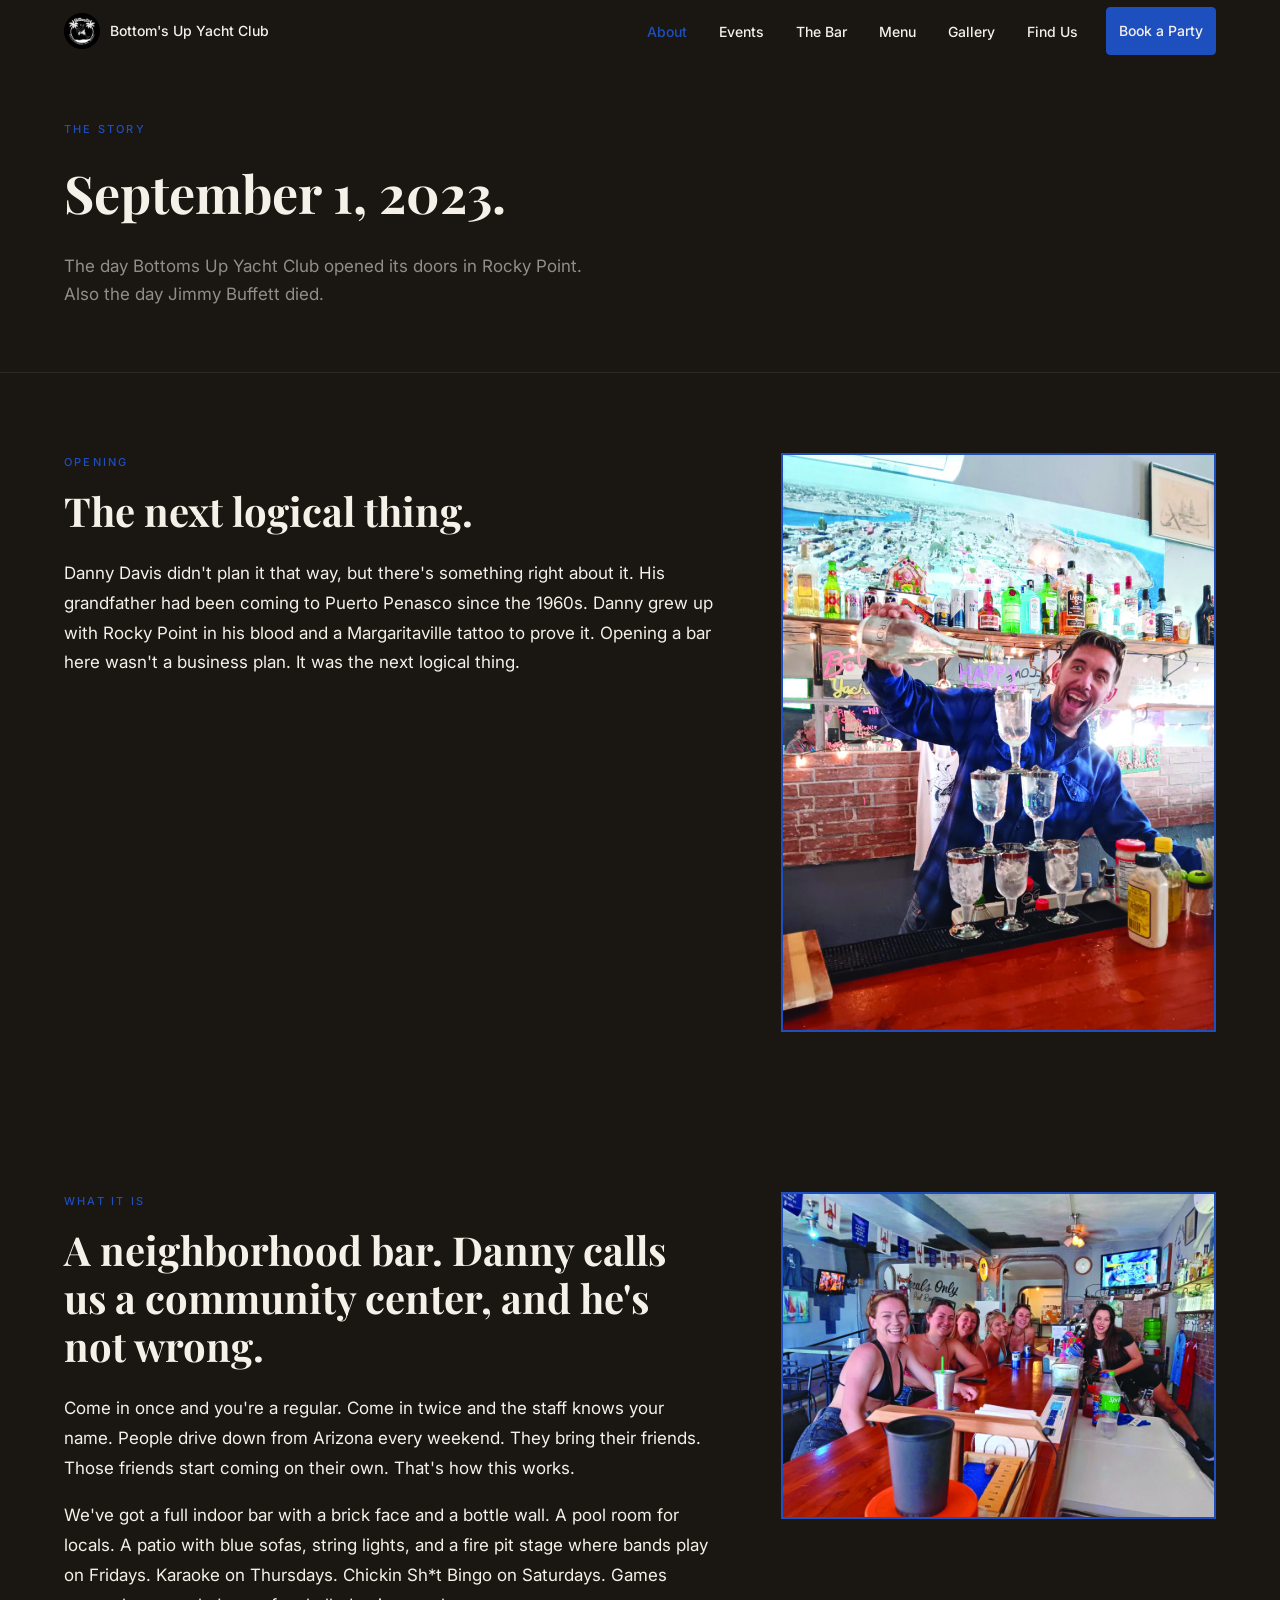
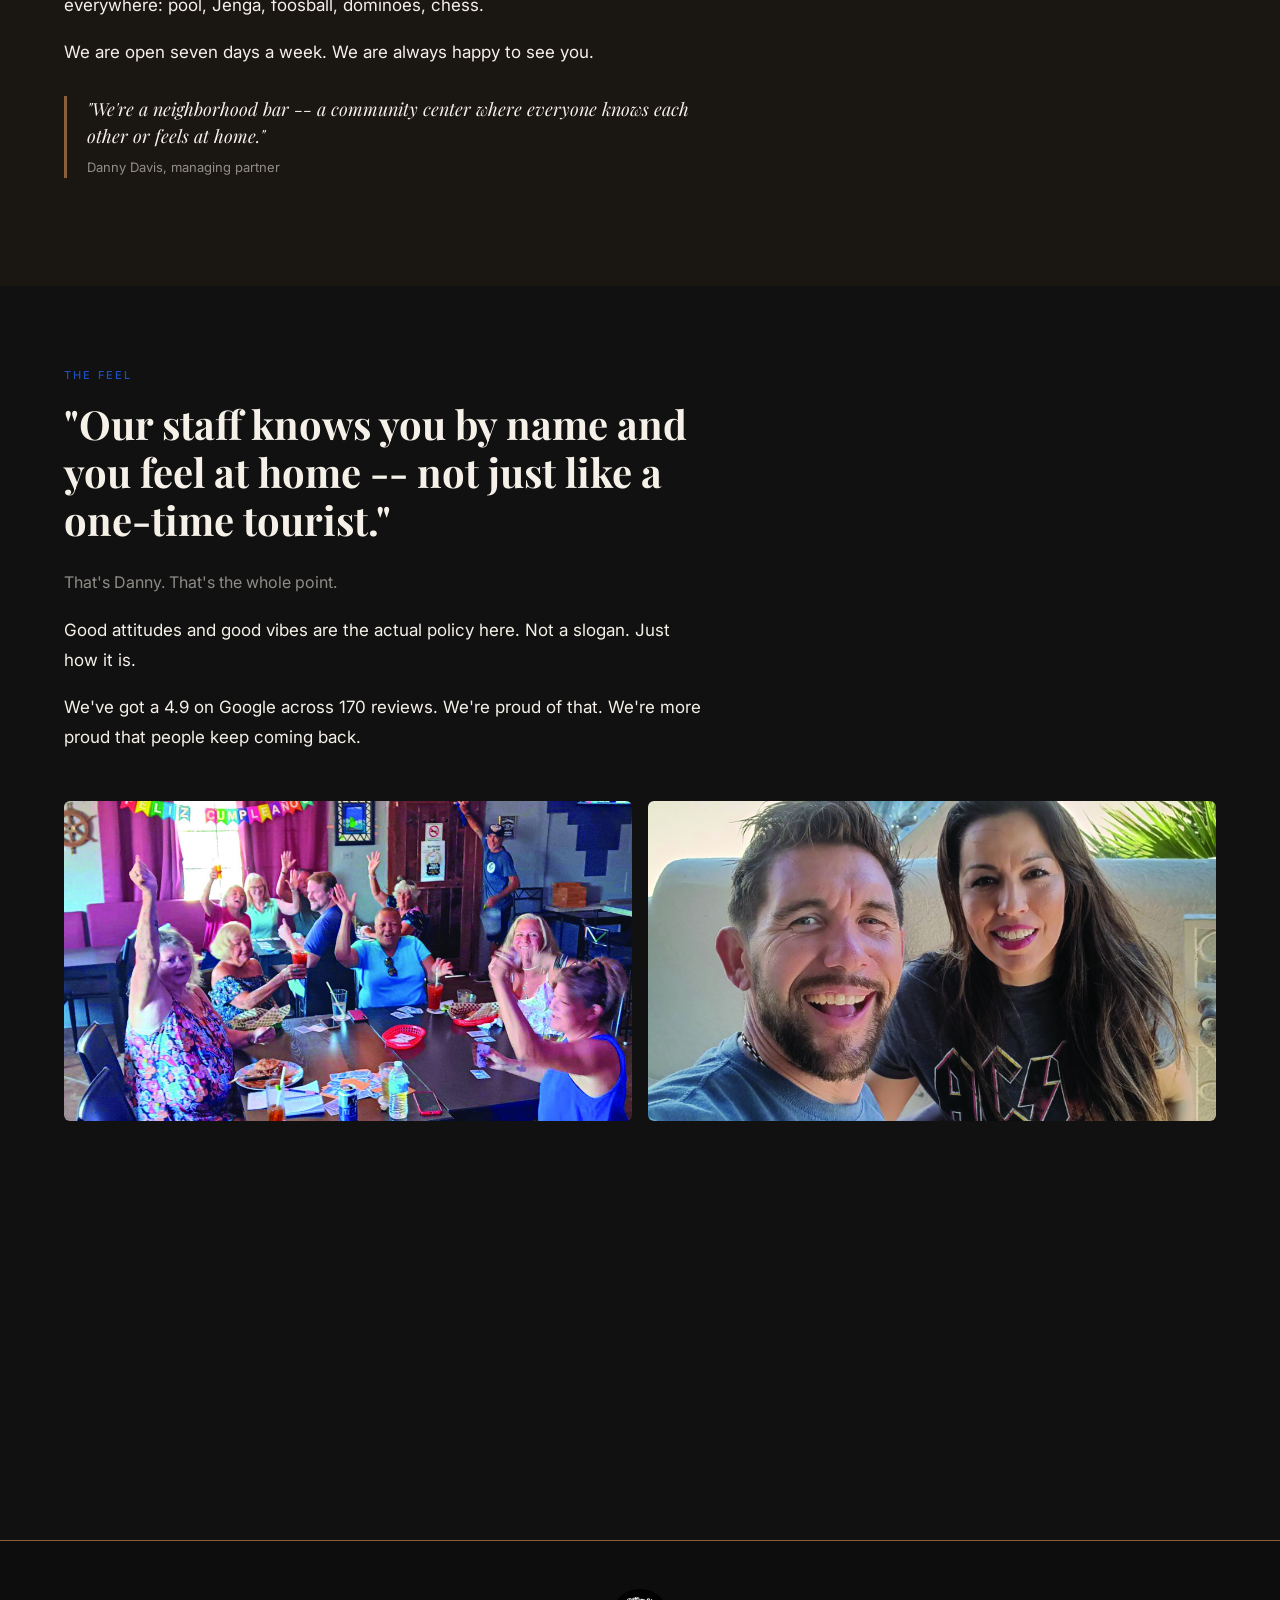
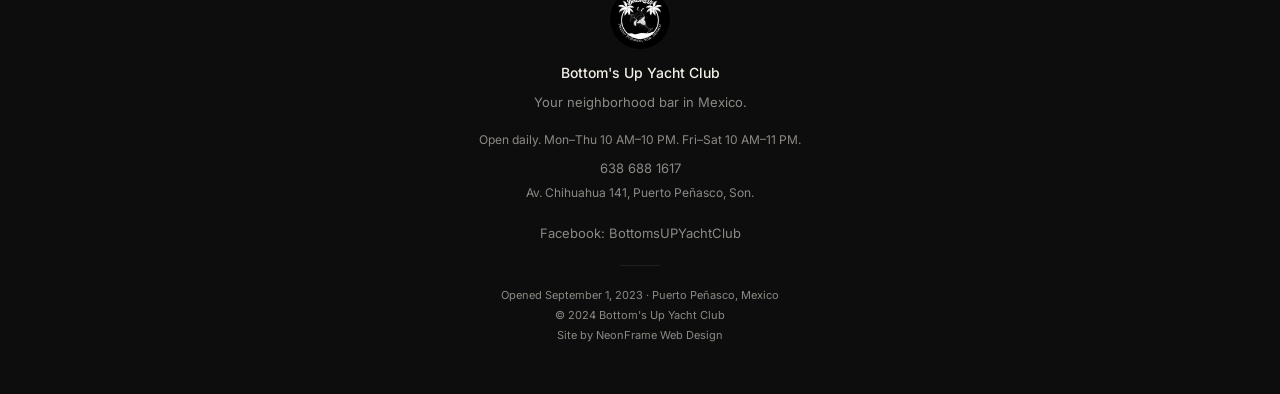
==== about.html @ e2f8e0b3 "Initial spec site" ====
<!DOCTYPE html>
<html lang="en">
<head>
  <meta charset="UTF-8">
  <meta name="viewport" content="width=device-width, initial-scale=1.0">
  <title>About | Bottoms Up Yacht Club | Rocky Point, Mexico</title>
  <meta name="description" content="The story of Bottoms Up Yacht Club in Puerto Penasco, Mexico. Opened September 1, 2023 by Danny Davis, whose family has been coming to Rocky Point since the 1960s.">

  <!-- Open Graph -->
  <meta property="og:type" content="website">
  <meta property="og:url" content="https://neonframewebdev.github.io/bottoms-up-yacht-club/about.html">
  <meta property="og:title" content="About | Bottoms Up Yacht Club">
  <meta property="og:description" content="Opened September 1, 2023. The day Jimmy Buffett died. The story of Rocky Point's best neighborhood bar.">
  <meta property="og:image" content="https://neonframewebdev.github.io/bottoms-up-yacht-club/assets/interior_4.jpg">

  <link rel="icon" type="image/jpeg" href="assets/logo.jpg">
  <link rel="stylesheet" href="css/style.css">
</head>
<body>

  <!-- ── NAV ─────────────────────────────────────────────── -->
  <nav id="navbar" role="navigation" aria-label="Main navigation">
    <div class="nav__inner">
      <a href="index.html" class="nav__brand" aria-label="Bottoms Up Yacht Club home">
        <img src="assets/logo.jpg" alt="" class="nav__logo" aria-hidden="true">
        <span class="nav__name">Bottom's Up Yacht Club</span>
      </a>

      <button id="hamburger" aria-label="Toggle menu" aria-expanded="false" aria-controls="navLinks">
        <span></span><span></span><span></span>
      </button>

      <ul class="nav__links" id="navLinks" role="list">
        <li><a href="about.html">About</a></li>
        <li><a href="index.html#events">Events</a></li>
        <li><a href="index.html#the-bar">The Bar</a></li>
        <li><a href="menu.html">Menu</a></li>
        <li><a href="gallery.html">Gallery</a></li>
        <li><a href="find-us.html">Find Us</a></li>
        <li class="nav-cta"><a href="find-us.html#contact" class="btn btn--primary">Book a Party</a></li>
      </ul>
    </div>
  </nav>

  <!-- ── PAGE HERO ─────────────────────────────────────── -->
  <header class="page-hero" role="banner">
    <div class="container">
      <span class="page-hero__label">The Story</span>
      <h1 class="page-hero__heading">September 1, 2023.</h1>
      <p class="page-hero__sub">The day Bottoms Up Yacht Club opened its doors in Rocky Point. Also the day Jimmy Buffett died.</p>
    </div>
  </header>

  <!-- ── ABOUT MAIN ─────────────────────────────────────── -->
  <section id="about" class="section section--dark" aria-label="About Bottoms Up Yacht Club">
    <div class="container">
      <div class="about__grid">
        <div class="about__text">
          <span class="section-label appear">Opening</span>
          <h2 class="section-heading appear">The next logical thing.</h2>
          <div class="about__body appear">
            <p>Danny Davis didn't plan it that way, but there's something right about it. His grandfather had been coming to Puerto Penasco since the 1960s. Danny grew up with Rocky Point in his blood and a Margaritaville tattoo to prove it. Opening a bar here wasn't a business plan. It was the next logical thing.</p>
          </div>
        </div>
        <div class="about__photo-wrap appear">
          <img
            src="assets/staff_2.jpg"
            alt="Danny Davis behind the brick bar at Bottoms Up Yacht Club, arms raised and grinning while pouring drinks"
            loading="lazy"
          >
        </div>
      </div>
    </div>
  </section>

  <!-- ── WHAT IT IS ─────────────────────────────────────── -->
  <section class="section section--warm" aria-label="What the bar is">
    <div class="container">
      <div class="about__grid">
        <div class="about__text">
          <span class="section-label appear">What It Is</span>
          <h2 class="section-heading appear">A neighborhood bar. Danny calls us a community center, and he's not wrong.</h2>
          <div class="about__body appear">
            <p>Come in once and you're a regular. Come in twice and the staff knows your name. People drive down from Arizona every weekend. They bring their friends. Those friends start coming on their own. That's how this works.</p>
            <p>We've got a full indoor bar with a brick face and a bottle wall. A pool room for locals. A patio with blue sofas, string lights, and a fire pit stage where bands play on Fridays. Karaoke on Thursdays. Chickin Sh*t Bingo on Saturdays. Games everywhere: pool, Jenga, foosball, dominoes, chess.</p>
            <p>We are open seven days a week. We are always happy to see you.</p>
          </div>
          <blockquote class="about__pullquote appear">
            "We're a neighborhood bar -- a community center where everyone knows each other or feels at home."
            <cite>Danny Davis, managing partner</cite>
          </blockquote>
        </div>
        <div class="about__photo-wrap appear">
          <img
            src="assets/atmosphere_1.jpg"
            alt="Group of guests smiling and having a great time at the bar at Bottoms Up Yacht Club"
            loading="lazy"
          >
        </div>
      </div>
    </div>
  </section>

  <!-- ── THE FEEL ───────────────────────────────────────── -->
  <section class="section section--dark" aria-label="The feel">
    <div class="container">
      <span class="section-label appear">The Feel</span>
      <h2 class="section-heading appear" style="max-width: 640px;">"Our staff knows you by name and you feel at home -- not just like a one-time tourist."</h2>
      <div class="about__body appear" style="max-width: 640px; margin-top: 8px; font-size: 16px; color: var(--muted);">That's Danny. That's the whole point.</div>
      <div class="about__body appear" style="max-width: 640px; margin-top: 20px;">
        <p>Good attitudes and good vibes are the actual policy here. Not a slogan. Just how it is.</p>
        <p>We've got a 4.9 on Google across 170 reviews. We're proud of that. We're more proud that people keep coming back.</p>
      </div>

      <!-- Photo pair -->
      <div class="about-page__photos">
        <div class="about-page__photo appear appear--delay-1">
          <img
            src="assets/event_1.jpg"
            alt="Birthday party celebration at Bottoms Up Yacht Club indoor patio room with Feliz Cumpleanos banner"
            loading="lazy"
          >
        </div>
        <div class="about-page__photo appear appear--delay-2">
          <img
            src="assets/staff_1.jpg"
            alt="Danny Davis and a staff member outside Bottoms Up Yacht Club with palm trees and blue sky in the background"
            loading="lazy"
          >
        </div>
      </div>
    </div>
  </section>

  <!-- ── CTA ───────────────────────────────────────────── -->
  <section id="findus-cta" class="section section--warm" aria-label="Visit us">
    <div class="container" style="text-align: center;">
      <h2 class="findus-cta__heading appear">Stop in. Say hi.</h2>
      <p class="findus-cta__sub appear">Tell Danny we sent you.</p>
      <div class="appear">
        <a href="find-us.html" class="btn btn--primary">Find Us</a>
      </div>
    </div>
  </section>

  <!-- ── FOOTER ─────────────────────────────────────────── -->
  <footer id="footer" role="contentinfo">
    <div class="container">
      <img src="assets/logo.jpg" alt="Bottoms Up Yacht Club circular badge logo" class="footer__logo" loading="lazy">
      <p class="footer__name">Bottom's Up Yacht Club</p>
      <p class="footer__tagline">Your neighborhood bar in Mexico.</p>
      <p class="footer__hours">Open daily. Mon&ndash;Thu 10 AM&ndash;10 PM. Fri&ndash;Sat 10 AM&ndash;11 PM.</p>
      <p class="footer__contact"><a href="tel:+526386881617">638 688 1617</a></p>
      <p class="footer__address">Av. Chihuahua 141, Puerto Pe&ntilde;asco, Son.</p>
      <div class="footer__social">
        <a href="https://www.facebook.com/BottomsUPYachtClub" target="_blank" rel="noopener noreferrer">Facebook: BottomsUPYachtClub</a>
      </div>
      <div class="footer__divider" aria-hidden="true"></div>
      <p class="footer__meta">
        Opened September 1, 2023 &middot; Puerto Pe&ntilde;asco, Mexico<br>
        &copy; 2024 Bottom's Up Yacht Club<br>
        <a href="https://neonframewebdesign.com" target="_blank" rel="noopener noreferrer">Site by NeonFrame Web Design</a>
      </p>
    </div>
  </footer>

  <script src="js/main.js"></script>
</body>
</html>
---- css/style.css ----
/* =============================================================
   BOTTOMS UP YACHT CLUB — style.css
   Puerto Penasco, Mexico
   Nautical-casual elevated. Dark, warm, lived-in.
   ============================================================= */

/* ── GOOGLE FONTS ─────────────────────────────────────────── */
@import url('https://fonts.googleapis.com/css2?family=Playfair+Display:ital,wght@0,400;0,700;1,400&family=Inter:wght@400;500;600&display=swap');

/* ── DESIGN TOKENS ────────────────────────────────────────── */

:root {
  --primary:        #1E4FBF;
  --primary-hover:  #2560D8;
  --warm-brick:     #A63A2F;
  --warm-wood:      #8B5E3C;
  --bg:             #111111;
  --bg-warm:        #1A1612;
  --surface:        rgba(255, 255, 255, 0.05);
  --body-text:      #F5F0E8;
  --muted:          rgba(245, 240, 232, 0.55);
  --border:         rgba(255, 255, 255, 0.08);
  --star-gold:      #F5C832;
  --footer-bg:      #0D0D0D;

  --f-display:      'Playfair Display', Georgia, serif;
  --f-body:         'Inter', system-ui, sans-serif;

  --nav-h:          64px;
  --section-pad:    80px;
  --container:      1200px;
}

/* ── RESET ────────────────────────────────────────────────── */

*, *::before, *::after {
  margin: 0;
  padding: 0;
  box-sizing: border-box;
}

html {
  scroll-behavior: smooth;
  scroll-padding-top: var(--nav-h);
  background: var(--bg);
}

body {
  font-family: var(--f-body);
  background: var(--bg);
  color: var(--body-text);
  line-height: 1.65;
  -webkit-font-smoothing: antialiased;
  text-rendering: optimizeLegibility;
  overflow-x: hidden;
}

img { max-width: 100%; height: auto; display: block; }

a { color: var(--primary); text-decoration: none; transition: color 0.2s; }
a:hover { color: var(--primary-hover); }

.sr-only {
  position: absolute;
  width: 1px; height: 1px;
  padding: 0; margin: -1px;
  overflow: hidden;
  clip: rect(0, 0, 0, 0);
  white-space: nowrap;
  border: 0;
}

/* ── LOADER ───────────────────────────────────────────────── */

#loader {
  position: fixed;
  inset: 0;
  background: #111111;
  display: flex;
  flex-direction: column;
  align-items: center;
  justify-content: center;
  z-index: 9999;
  transition: opacity 0.4s ease;
}

#loader.done {
  opacity: 0;
  pointer-events: none;
}

.loader__badge {
  width: 120px;
  height: 120px;
  position: relative;
  animation: loaderFadeIn 0.4s ease both;
}

.loader__badge img {
  width: 100%;
  height: 100%;
  object-fit: contain;
  filter: invert(1);
  border-radius: 50%;
  opacity: 0;
  animation: loaderImgFade 0.5s ease 0.2s both;
}

.loader__ring {
  position: absolute;
  inset: 0;
  border-radius: 50%;
}

.loader__ring svg {
  width: 100%;
  height: 100%;
  transform: rotate(-90deg);
}

.loader__ring circle {
  fill: none;
  stroke: var(--primary);
  stroke-width: 2;
  stroke-linecap: round;
  stroke-dasharray: 360;
  stroke-dashoffset: 360;
  animation: loaderTrace 0.9s ease 0.1s forwards;
}

.loader__bar {
  position: fixed;
  bottom: 0;
  left: 0;
  height: 2px;
  width: 0%;
  background: var(--primary);
  animation: loaderBar 1.3s ease forwards;
}

@keyframes loaderFadeIn {
  from { opacity: 0; transform: scale(0.9); }
  to   { opacity: 1; transform: scale(1); }
}

@keyframes loaderImgFade {
  from { opacity: 0; }
  to   { opacity: 1; }
}

@keyframes loaderTrace {
  to { stroke-dashoffset: 0; }
}

@keyframes loaderBar {
  0%   { width: 0%; }
  80%  { width: 90%; }
  100% { width: 100%; }
}

@media (max-width: 767px) {
  .loader__badge { width: 80px; height: 80px; }
}

/* ── COMMON LAYOUT ────────────────────────────────────────── */

.container {
  max-width: var(--container);
  margin: 0 auto;
  padding: 0 24px;
}

.section {
  padding: var(--section-pad) 0;
}

.section--warm { background: var(--bg-warm); }
.section--dark { background: var(--bg); }

.section-label {
  font-family: var(--f-body);
  font-size: 11px;
  font-weight: 500;
  letter-spacing: 0.2em;
  text-transform: uppercase;
  color: var(--primary);
  margin-bottom: 16px;
  display: block;
}

.section-heading {
  font-family: var(--f-display);
  font-size: clamp(28px, 4vw, 40px);
  font-weight: 700;
  color: var(--body-text);
  line-height: 1.2;
  margin-bottom: 24px;
}

/* ── SCROLL REVEAL ────────────────────────────────────────── */

.appear {
  opacity: 0;
  transform: translateY(24px);
  transition: opacity 0.55s ease, transform 0.55s ease;
}

.appear.is-visible {
  opacity: 1;
  transform: translateY(0);
}

.appear--delay-1 { transition-delay: 0.05s; }
.appear--delay-2 { transition-delay: 0.10s; }
.appear--delay-3 { transition-delay: 0.15s; }
.appear--delay-4 { transition-delay: 0.20s; }

/* ── BUTTONS ──────────────────────────────────────────────── */

.btn {
  display: inline-flex;
  align-items: center;
  justify-content: center;
  height: 48px;
  padding: 0 28px;
  border-radius: 4px;
  font-family: var(--f-body);
  font-size: 14px;
  font-weight: 500;
  cursor: pointer;
  transition: background 0.2s, transform 0.2s, border-color 0.2s, color 0.2s;
  text-decoration: none;
  border: 1.5px solid transparent;
  white-space: nowrap;
}

.btn--primary {
  background: var(--primary);
  color: #fff;
  border-color: var(--primary);
}

.btn--primary:hover {
  background: var(--primary-hover);
  border-color: var(--primary-hover);
  color: #fff;
  transform: translateY(-2px);
}

.btn--ghost {
  background: transparent;
  color: var(--primary);
  border-color: var(--primary);
}

.btn--ghost:hover {
  background: rgba(30, 79, 191, 0.12);
  color: var(--primary-hover);
  border-color: var(--primary-hover);
  transform: translateY(-2px);
}

.btn--full { width: 100%; }

/* ── NAVIGATION ───────────────────────────────────────────── */

#navbar {
  position: fixed;
  top: 0;
  left: 0;
  right: 0;
  height: var(--nav-h);
  z-index: 1000;
  background: transparent;
  transition: background 0.3s ease, border-color 0.3s ease;
  border-bottom: 2px solid transparent;
}

#navbar.scrolled {
  background: rgba(17, 17, 17, 0.92);
  backdrop-filter: blur(12px);
  -webkit-backdrop-filter: blur(12px);
  border-bottom-color: var(--primary);
}

.nav__inner {
  max-width: var(--container);
  margin: 0 auto;
  padding: 0 24px;
  height: 100%;
  display: flex;
  align-items: center;
  justify-content: space-between;
  gap: 24px;
}

.nav__brand {
  display: flex;
  align-items: center;
  gap: 10px;
  text-decoration: none;
  flex-shrink: 0;
}

.nav__logo {
  width: 36px;
  height: 36px;
  object-fit: contain;
  filter: invert(1);
  border-radius: 50%;
}

.nav__name {
  font-family: var(--f-body);
  font-size: 14px;
  font-weight: 500;
  color: var(--body-text);
  white-space: nowrap;
}

.nav__links {
  display: flex;
  align-items: center;
  gap: 8px;
  list-style: none;
}

.nav__links a {
  font-family: var(--f-body);
  font-size: 14px;
  font-weight: 500;
  color: var(--body-text);
  padding: 6px 12px;
  border-radius: 4px;
  transition: color 0.2s;
  text-decoration: none;
}

.nav__links a:hover,
.nav__links a.active {
  color: var(--primary);
}

.nav__links .nav-cta {
  margin-left: 8px;
}

/* Hamburger */
#hamburger {
  display: none;
  flex-direction: column;
  gap: 5px;
  background: none;
  border: none;
  cursor: pointer;
  padding: 8px;
  z-index: 1010;
}

#hamburger span {
  display: block;
  width: 22px;
  height: 2px;
  background: var(--body-text);
  border-radius: 2px;
  transition: transform 0.2s ease, opacity 0.2s ease;
}

#hamburger.active span:nth-child(1) { transform: translateY(7px) rotate(45deg); }
#hamburger.active span:nth-child(2) { opacity: 0; }
#hamburger.active span:nth-child(3) { transform: translateY(-7px) rotate(-45deg); }

/* Mobile drawer */
@media (max-width: 767px) {
  #hamburger { display: flex; }

  .nav__name { display: none; }

  .nav__links {
    display: none;
    position: fixed;
    top: var(--nav-h);
    left: 0;
    right: 0;
    background: rgba(17, 17, 17, 0.97);
    flex-direction: column;
    padding: 24px;
    gap: 0;
    border-top: 1px solid var(--border);
  }

  .nav__links.open { display: flex; }

  .nav__links li { width: 100%; }

  .nav__links a {
    display: block;
    padding: 14px 8px;
    font-size: 16px;
    border-bottom: 1px solid var(--border);
  }

  .nav__links .nav-cta {
    margin: 16px 0 0;
  }

  .nav__links .nav-cta a {
    display: block;
    text-align: center;
    background: var(--primary);
    color: #fff;
    border-radius: 4px;
    padding: 14px;
    border-bottom: none;
  }
}

/* ── HERO ─────────────────────────────────────────────────── */

#hero {
  position: relative;
  height: 100dvh;
  min-height: 600px;
  overflow: hidden;
  display: flex;
  align-items: center;
}

.hero__bg {
  position: absolute;
  inset: 0;
  overflow: hidden;
}

.hero__bg img {
  width: 100%;
  height: 100%;
  object-fit: cover;
  object-position: 100% 100%;
  will-change: transform;
  transform: scale(1.08);
}

.hero__overlay {
  position: absolute;
  inset: 0;
  background: linear-gradient(
    105deg,
    rgba(17, 17, 17, 0.82) 0%,
    rgba(17, 17, 17, 0.55) 45%,
    rgba(17, 17, 17, 0.10) 100%
  );
}

/* Ghost logo watermark */
.hero__watermark {
  position: absolute;
  right: -3%;
  top: 50%;
  transform: translateY(-50%);
  height: 70vh;
  width: auto;
  pointer-events: none;
  user-select: none;
  z-index: 1;
}

.hero__watermark img {
  height: 100%;
  width: auto;
  object-fit: contain;
  filter: invert(1) grayscale(1);
  opacity: 0.10;
  animation: ghostPulse 6s ease-in-out infinite;
}

@keyframes ghostPulse {
  0%, 100% { opacity: 0.08; }
  50%       { opacity: 0.12; }
}

@media (prefers-reduced-motion: reduce) {
  .hero__watermark img { animation: none; }
}

/* Hero content */
.hero__content {
  position: relative;
  z-index: 2;
  max-width: 580px;
  padding: 0 24px;
  margin-left: max(24px, calc((100vw - var(--container)) / 2 + 24px));
}

.hero__eyebrow {
  font-family: var(--f-body);
  font-size: 11px;
  font-weight: 500;
  letter-spacing: 0.2em;
  text-transform: uppercase;
  color: var(--primary);
  margin-bottom: 16px;
  display: block;
}

.hero__headline {
  margin-bottom: 20px;
}

.hero__headline--line1 {
  display: block;
  font-family: var(--f-display);
  font-size: clamp(44px, 6vw, 64px);
  font-weight: 700;
  color: var(--body-text);
  line-height: 1.05;
}

.hero__headline--line2 {
  display: block;
  font-family: var(--f-display);
  font-size: clamp(36px, 5vw, 52px);
  font-weight: 400;
  font-style: italic;
  color: var(--body-text);
  line-height: 1.1;
}

.hero__sub {
  font-family: var(--f-body);
  font-size: 18px;
  font-weight: 400;
  color: var(--body-text);
  max-width: 440px;
  margin-bottom: 32px;
  line-height: 1.6;
  opacity: 0.9;
}

.hero__ctas {
  display: flex;
  gap: 12px;
  flex-wrap: wrap;
}

/* Scroll cue */
.hero__scrollcue {
  position: absolute;
  bottom: 32px;
  left: max(24px, calc((100vw - var(--container)) / 2 + 24px));
  z-index: 2;
  display: flex;
  flex-direction: column;
  align-items: flex-start;
  gap: 8px;
  transition: opacity 0.4s ease;
}

.hero__scrollcue.hidden { opacity: 0; }

.hero__scrollcue span {
  font-family: var(--f-display);
  font-style: italic;
  font-size: 13px;
  color: rgba(245, 240, 232, 0.6);
}

.hero__scrollcue svg {
  width: 16px;
  height: 22px;
  stroke: rgba(245, 240, 232, 0.5);
  stroke-width: 1.5;
  fill: none;
  stroke-linecap: round;
  stroke-linejoin: round;
  margin-left: 4px;
}

@media (max-width: 767px) {
  .hero__watermark {
    right: 50%;
    transform: translate(50%, -50%);
    height: 50vh;
    opacity: 0.08;
  }

  .hero__content {
    margin-left: 0;
    padding: 0 20px;
    max-width: 100%;
  }

  .hero__sub { font-size: 16px; }

  .hero__ctas {
    flex-direction: column;
  }

  .hero__ctas .btn { width: 100%; justify-content: center; }
}

/* ── INTRO BLURB ──────────────────────────────────────────── */

#intro {
  background: var(--bg-warm);
  padding: 64px 0;
  text-align: center;
}

.intro__text {
  max-width: 680px;
  margin: 0 auto;
  font-size: 18px;
  line-height: 1.75;
  color: var(--body-text);
  opacity: 0.92;
}

.intro__text p + p { margin-top: 16px; }

/* ── HIGHLIGHTS STRIP ─────────────────────────────────────── */

#highlights {
  background: var(--bg);
  padding: var(--section-pad) 0;
}

.highlights__grid {
  display: grid;
  grid-template-columns: repeat(3, 1fr);
  gap: 24px;
  margin-top: 40px;
}

.highlight-card {
  background: var(--surface);
  border: 1px solid var(--border);
  border-radius: 8px;
  padding: 32px 28px;
  transition: border-color 0.3s;
}

.highlight-card:hover { border-color: rgba(30, 79, 191, 0.35); }

.highlight-card__icon {
  width: 40px;
  height: 40px;
  margin-bottom: 20px;
  color: var(--primary);
}

.highlight-card__icon svg {
  width: 100%;
  height: 100%;
  stroke: var(--primary);
  fill: none;
  stroke-width: 1.5;
  stroke-linecap: round;
  stroke-linejoin: round;
}

.highlight-card__title {
  font-family: var(--f-display);
  font-size: 22px;
  font-weight: 700;
  color: var(--body-text);
  margin-bottom: 12px;
}

.highlight-card__body {
  font-size: 15px;
  color: var(--muted);
  line-height: 1.65;
}

@media (max-width: 767px) {
  .highlights__grid { grid-template-columns: 1fr; }
}

@media (min-width: 768px) and (max-width: 1023px) {
  .highlights__grid { grid-template-columns: 1fr 1fr; }
}

/* ── ABOUT / STORY ────────────────────────────────────────── */

#about {
  background: var(--bg-warm);
  padding: var(--section-pad) 0;
}

.about__grid {
  display: grid;
  grid-template-columns: 60fr 40fr;
  gap: 64px;
  align-items: start;
}

.about__body {
  font-size: 17px;
  line-height: 1.75;
  color: var(--body-text);
  opacity: 0.92;
}

.about__body p + p { margin-top: 18px; }

.about__pullquote {
  border-left: 3px solid var(--warm-wood);
  padding-left: 20px;
  margin: 28px 0;
  font-family: var(--f-display);
  font-style: italic;
  font-size: 18px;
  color: var(--body-text);
  line-height: 1.5;
}

.about__pullquote cite {
  display: block;
  margin-top: 8px;
  font-style: normal;
  font-family: var(--f-body);
  font-size: 13px;
  color: var(--muted);
}

.about__photo-wrap {
  position: relative;
}

.about__photo-wrap img {
  width: 100%;
  height: 100%;
  object-fit: cover;
  border: 2px solid var(--primary);
}

@media (max-width: 767px) {
  .about__grid {
    grid-template-columns: 1fr;
    gap: 32px;
  }

  .about__photo-wrap {
    order: 2;
  }

  .about__photo-wrap img {
    max-height: 320px;
    border: none;
  }
}

/* ── EVENTS ───────────────────────────────────────────────── */

#events {
  background: var(--bg);
  padding: var(--section-pad) 0;
}

.events__grid {
  display: grid;
  grid-template-columns: repeat(2, 1fr);
  gap: 20px;
  margin-top: 40px;
}

.event-card {
  background: var(--surface);
  border: 1px solid var(--border);
  border-left: 3px solid var(--warm-brick);
  border-radius: 8px;
  padding: 28px 24px;
  position: relative;
  overflow: hidden;
}

.event-card--private {
  border-left-color: var(--primary);
}

.event-card__icon {
  width: 32px;
  height: 32px;
  margin-bottom: 16px;
  color: var(--primary);
}

.event-card__icon svg {
  width: 100%;
  height: 100%;
  stroke: var(--primary);
  fill: none;
  stroke-width: 1.5;
  stroke-linecap: round;
  stroke-linejoin: round;
}

.event-card__title {
  font-family: var(--f-display);
  font-style: italic;
  font-size: 20px;
  color: var(--body-text);
  margin-bottom: 10px;
}

.event-card__body {
  font-size: 15px;
  color: var(--muted);
  line-height: 1.6;
}

@media (max-width: 767px) {
  .events__grid { grid-template-columns: 1fr; }
}

/* ── THE BAR ──────────────────────────────────────────────── */

#the-bar {
  background: var(--bg-warm);
  padding: var(--section-pad) 0;
}

.bar__icons {
  display: grid;
  grid-template-columns: repeat(4, 1fr);
  gap: 32px;
  margin: 40px 0;
}

.bar-feature {
  text-align: center;
}

.bar-feature__icon {
  width: 44px;
  height: 44px;
  margin: 0 auto 16px;
}

.bar-feature__icon svg {
  width: 100%;
  height: 100%;
  stroke: var(--primary);
  fill: none;
  stroke-width: 1.5;
  stroke-linecap: round;
  stroke-linejoin: round;
}

.bar-feature__label {
  font-family: var(--f-body);
  font-size: 14px;
  font-weight: 500;
  color: var(--body-text);
  margin-bottom: 6px;
}

.bar-feature__desc {
  font-family: var(--f-body);
  font-size: 13px;
  color: var(--muted);
  line-height: 1.5;
}

/* Photo strip */
.bar__photos {
  display: grid;
  grid-template-columns: repeat(3, 1fr);
  gap: 8px;
}

.bar__photo-item {
  position: relative;
  overflow: hidden;
  height: 300px;
}

.bar__photo-item img {
  width: 100%;
  height: 100%;
  object-fit: cover;
  transition: transform 0.4s ease;
}

.bar__photo-item:hover img { transform: scale(1.04); }

.bar__photo-caption {
  position: absolute;
  bottom: 10px;
  left: 12px;
  font-family: var(--f-body);
  font-size: 12px;
  color: rgba(245, 240, 232, 0.6);
  pointer-events: none;
}

@media (max-width: 767px) {
  .bar__icons {
    grid-template-columns: repeat(2, 1fr);
    gap: 24px;
  }

  .bar__photos {
    grid-template-columns: 1fr;
  }

  .bar__photo-item { height: 240px; }
}

@media (min-width: 768px) and (max-width: 1023px) {
  .bar__icons { grid-template-columns: repeat(2, 1fr); }
}

/* ── FOOD AND DRINKS ──────────────────────────────────────── */

#menu-preview {
  background: var(--bg);
  padding: var(--section-pad) 0;
}

.menu-preview__layout {
  display: grid;
  grid-template-columns: 1fr 1fr;
  gap: 48px;
  margin-top: 40px;
  align-items: start;
}

.menu-preview__desc {
  font-size: 17px;
  line-height: 1.75;
  color: var(--body-text);
  opacity: 0.92;
}

.menu-preview__desc p + p { margin-top: 14px; }

.menu-preview__link {
  display: inline-block;
  margin-top: 20px;
  font-size: 14px;
  font-weight: 500;
  color: var(--primary);
}

.menu-preview__link:hover { color: var(--primary-hover); }

.menu-tiles {
  display: grid;
  grid-template-columns: 1fr 1fr;
  gap: 12px;
}

.menu-tile {
  background: var(--surface);
  border-radius: 6px;
  padding: 18px 16px;
}

.menu-tile__name {
  font-family: var(--f-display);
  font-style: italic;
  font-size: 18px;
  color: var(--body-text);
  margin-bottom: 4px;
}

.menu-tile__desc {
  font-size: 13px;
  color: var(--muted);
  line-height: 1.5;
}

/* Food photos */
.menu-preview__photos {
  display: grid;
  grid-template-columns: 1fr 1fr;
  gap: 8px;
  margin-top: 48px;
}

.menu-preview__photo-item {
  position: relative;
  height: 260px;
  overflow: hidden;
  border-radius: 6px;
}

.menu-preview__photo-item img {
  width: 100%;
  height: 100%;
  object-fit: cover;
  transition: transform 0.4s ease;
}

.menu-preview__photo-item:hover img { transform: scale(1.04); }

.menu-preview__photo-overlay {
  position: absolute;
  inset: 0;
  background: linear-gradient(to top, rgba(17,17,17,0.5) 0%, transparent 50%);
}

@media (max-width: 767px) {
  .menu-preview__layout { grid-template-columns: 1fr; gap: 32px; }
  .menu-preview__photos { grid-template-columns: 1fr; }
  .menu-preview__photo-item { height: 220px; }
}

/* ── REVIEWS ──────────────────────────────────────────────── */

#reviews {
  background: var(--bg-warm);
  padding: var(--section-pad) 0;
  text-align: center;
}

.reviews__rating {
  margin-bottom: 40px;
}

.rating__number {
  font-family: var(--f-display);
  font-size: clamp(72px, 10vw, 96px);
  font-weight: 700;
  color: var(--primary);
  line-height: 1;
  display: inline-block;
}

.rating__denom {
  font-family: var(--f-display);
  font-size: 40px;
  font-weight: 400;
  color: var(--muted);
}

.rating__label {
  display: block;
  font-family: var(--f-body);
  font-size: 14px;
  font-weight: 500;
  letter-spacing: 0.15em;
  text-transform: uppercase;
  color: var(--muted);
  margin-top: 8px;
}

.rating__stars {
  display: flex;
  justify-content: center;
  gap: 6px;
  margin-top: 16px;
}

.rating__stars svg {
  width: 24px;
  height: 24px;
  fill: var(--star-gold);
}

.reviews__cards {
  display: grid;
  grid-template-columns: repeat(3, 1fr);
  gap: 20px;
  margin-bottom: 32px;
  text-align: left;
}

.review-card {
  background: var(--surface);
  border: 1px solid var(--border);
  border-radius: 8px;
  padding: 24px;
}

.review-card__quote {
  font-size: 15px;
  line-height: 1.65;
  color: var(--body-text);
  margin-bottom: 16px;
  opacity: 0.9;
}

.review-card__name {
  font-family: var(--f-display);
  font-style: italic;
  font-size: 15px;
  color: var(--body-text);
  margin-bottom: 4px;
}

.review-card__source {
  font-size: 11px;
  color: var(--muted);
}

.reviews__link {
  font-size: 14px;
  color: var(--primary);
  font-weight: 500;
}

.reviews__link:hover { color: var(--primary-hover); }

@media (max-width: 767px) {
  .reviews__cards { grid-template-columns: 1fr; }
}

@media (min-width: 768px) and (max-width: 1023px) {
  .reviews__cards { grid-template-columns: 1fr 1fr; }
}

/* ── FIND US CTA STRIP ────────────────────────────────────── */

#findus-cta {
  background: var(--bg);
  padding: 80px 0;
  text-align: center;
}

.findus-cta__heading {
  font-family: var(--f-display);
  font-size: clamp(26px, 4vw, 36px);
  font-weight: 700;
  color: var(--body-text);
  margin-bottom: 12px;
}

.findus-cta__sub {
  font-size: 17px;
  color: var(--muted);
  margin-bottom: 32px;
  max-width: 480px;
  margin-left: auto;
  margin-right: auto;
}

/* ── CONTACT / FIND US PAGE ───────────────────────────────── */

#contact {
  background: var(--bg);
  padding: var(--section-pad) 0;
}

.contact__grid {
  display: grid;
  grid-template-columns: 1fr 1fr;
  gap: 64px;
  align-items: start;
}

.contact__bar-name {
  font-family: var(--f-display);
  font-size: 28px;
  font-weight: 700;
  color: var(--body-text);
  margin-bottom: 20px;
}

.contact__detail {
  font-size: 16px;
  color: var(--body-text);
  margin-bottom: 8px;
  line-height: 1.6;
}

.contact__detail a {
  color: var(--body-text);
}

.contact__detail a:hover { color: var(--primary); }

.contact__hours {
  margin: 24px 0;
}

.contact__hours-label {
  font-size: 12px;
  color: var(--muted);
  margin-bottom: 10px;
}

.hours-table {
  width: 100%;
  border-collapse: collapse;
  font-size: 15px;
}

.hours-table td {
  padding: 6px 0;
  color: var(--muted);
  border-bottom: 1px solid var(--border);
}

.hours-table td:first-child {
  color: var(--body-text);
  font-weight: 500;
  width: 60%;
}

.contact__socials {
  margin-top: 24px;
  display: flex;
  flex-direction: column;
  gap: 10px;
}

.contact__social-link {
  display: flex;
  align-items: center;
  gap: 10px;
  font-size: 15px;
  color: var(--body-text);
  text-decoration: none;
  transition: color 0.2s;
}

.contact__social-link:hover { color: var(--primary); }

.contact__social-link svg {
  width: 20px;
  height: 20px;
  stroke: currentColor;
  fill: none;
  stroke-width: 1.5;
  stroke-linecap: round;
  stroke-linejoin: round;
  flex-shrink: 0;
}

.contact__social-note {
  font-size: 12px;
  color: var(--muted);
  margin-left: 4px;
}

.contact__cta {
  margin-top: 28px;
}

.contact__map {
  border-radius: 8px;
  overflow: hidden;
  border: 1px solid var(--border);
}

.contact__map iframe {
  display: block;
  width: 100%;
  height: 400px;
  border: none;
}

.contact__map-static {
  position: relative;
}

.contact__map-static img {
  width: 100%;
  height: 400px;
  object-fit: cover;
}

.contact__map-overlay {
  position: absolute;
  inset: 0;
  display: flex;
  align-items: center;
  justify-content: center;
  background: rgba(17, 17, 17, 0.4);
}

@media (max-width: 767px) {
  .contact__grid { grid-template-columns: 1fr; gap: 40px; }
  .contact__map iframe { height: 280px; }
}

/* ── GALLERY PAGE ─────────────────────────────────────────── */

#gallery-section {
  background: var(--bg);
  padding: var(--section-pad) 0;
}

.gallery__intro {
  max-width: 600px;
  margin: 0 0 40px;
}

.gallery__intro p {
  font-size: 17px;
  line-height: 1.7;
  color: var(--body-text);
  opacity: 0.9;
}

.gallery__intro p + p { margin-top: 12px; }

.gallery__grid {
  display: grid;
  grid-template-columns: repeat(3, 1fr);
  gap: 12px;
}

.gallery__item {
  position: relative;
  overflow: hidden;
  border-radius: 6px;
  aspect-ratio: 4/3;
  background: var(--surface);
}

.gallery__item img {
  width: 100%;
  height: 100%;
  object-fit: cover;
  transition: transform 0.4s ease;
}

.gallery__item:hover img { transform: scale(1.04); }

@media (max-width: 767px) {
  .gallery__grid { grid-template-columns: 1fr; gap: 10px; }
  .gallery__item { aspect-ratio: 16/9; }
}

@media (min-width: 768px) and (max-width: 1023px) {
  .gallery__grid { grid-template-columns: repeat(2, 1fr); }
}

/* ── MENU PAGE ────────────────────────────────────────────── */

.page-hero {
  background: var(--bg-warm);
  padding: 120px 0 64px;
  border-bottom: 1px solid var(--border);
}

.page-hero__label {
  font-family: var(--f-body);
  font-size: 11px;
  font-weight: 500;
  letter-spacing: 0.2em;
  text-transform: uppercase;
  color: var(--primary);
  margin-bottom: 12px;
  display: block;
}

.page-hero__heading {
  font-family: var(--f-display);
  font-size: clamp(32px, 5vw, 52px);
  font-weight: 700;
  color: var(--body-text);
  margin-bottom: 16px;
}

.page-hero__sub {
  font-size: 17px;
  color: var(--muted);
  max-width: 520px;
  line-height: 1.65;
}

.menu-section {
  padding: 60px 0;
  border-bottom: 1px solid var(--border);
}

.menu-section:last-child { border-bottom: none; }

.menu-section__heading {
  font-family: var(--f-display);
  font-size: 28px;
  font-weight: 700;
  color: var(--body-text);
  margin-bottom: 32px;
}

.menu-items {
  display: grid;
  grid-template-columns: repeat(2, 1fr);
  gap: 24px;
}

.menu-item {
  padding-bottom: 20px;
  border-bottom: 1px solid var(--border);
}

.menu-item__name {
  font-family: var(--f-display);
  font-size: 20px;
  font-style: italic;
  color: var(--body-text);
  margin-bottom: 6px;
}

.menu-item__desc {
  font-size: 14px;
  color: var(--muted);
  line-height: 1.6;
}

.menu-item__flag {
  display: inline-block;
  margin-top: 6px;
  font-size: 11px;
  color: var(--warm-brick);
  font-style: italic;
}

.menu-events {
  margin-top: 48px;
}

.menu-events__heading {
  font-family: var(--f-display);
  font-size: 28px;
  font-weight: 700;
  color: var(--body-text);
  margin-bottom: 24px;
}

.events-table {
  width: 100%;
  border-collapse: collapse;
}

.events-table th,
.events-table td {
  padding: 12px 16px;
  text-align: left;
  border-bottom: 1px solid var(--border);
}

.events-table th {
  font-family: var(--f-body);
  font-size: 12px;
  font-weight: 500;
  letter-spacing: 0.1em;
  text-transform: uppercase;
  color: var(--muted);
}

.events-table td {
  font-size: 15px;
  color: var(--body-text);
}

@media (max-width: 767px) {
  .menu-items { grid-template-columns: 1fr; }
}

/* ── ABOUT PAGE ───────────────────────────────────────────── */

.about-page__photos {
  display: grid;
  grid-template-columns: 1fr 1fr;
  gap: 16px;
  margin-top: 48px;
}

.about-page__photo {
  border-radius: 6px;
  overflow: hidden;
  height: 320px;
}

.about-page__photo img {
  width: 100%;
  height: 100%;
  object-fit: cover;
  transition: transform 0.4s ease;
}

.about-page__photo:hover img { transform: scale(1.04); }

@media (max-width: 767px) {
  .about-page__photos { grid-template-columns: 1fr; }
  .about-page__photo { height: 240px; }
}

/* ── FOOTER ───────────────────────────────────────────────── */

#footer {
  background: var(--footer-bg);
  border-top: 1px solid var(--warm-wood);
  padding: 48px 0;
  text-align: center;
}

.footer__logo {
  width: 60px;
  height: 60px;
  object-fit: contain;
  filter: invert(1);
  border-radius: 50%;
  margin: 0 auto 12px;
}

.footer__name {
  font-family: var(--f-body);
  font-size: 14px;
  font-weight: 500;
  color: var(--body-text);
  margin-bottom: 8px;
}

.footer__tagline {
  font-size: 13px;
  color: var(--muted);
  margin-bottom: 16px;
}

.footer__hours {
  font-size: 12px;
  color: var(--muted);
  margin-bottom: 8px;
}

.footer__contact {
  font-size: 13px;
  color: var(--muted);
  margin-bottom: 4px;
}

.footer__contact a {
  color: var(--muted);
  transition: color 0.2s;
}

.footer__contact a:hover { color: var(--primary); }

.footer__address {
  font-size: 12px;
  color: var(--muted);
  margin-bottom: 16px;
}

.footer__social {
  margin-bottom: 20px;
}

.footer__social a {
  font-size: 13px;
  color: var(--muted);
  transition: color 0.2s;
}

.footer__social a:hover { color: var(--primary); }

.footer__meta {
  font-size: 11px;
  color: var(--muted);
  line-height: 1.8;
}

.footer__meta a {
  color: var(--muted);
  transition: color 0.2s;
}

.footer__meta a:hover { color: var(--primary); }

.footer__divider {
  width: 40px;
  height: 1px;
  background: var(--border);
  margin: 20px auto;
}
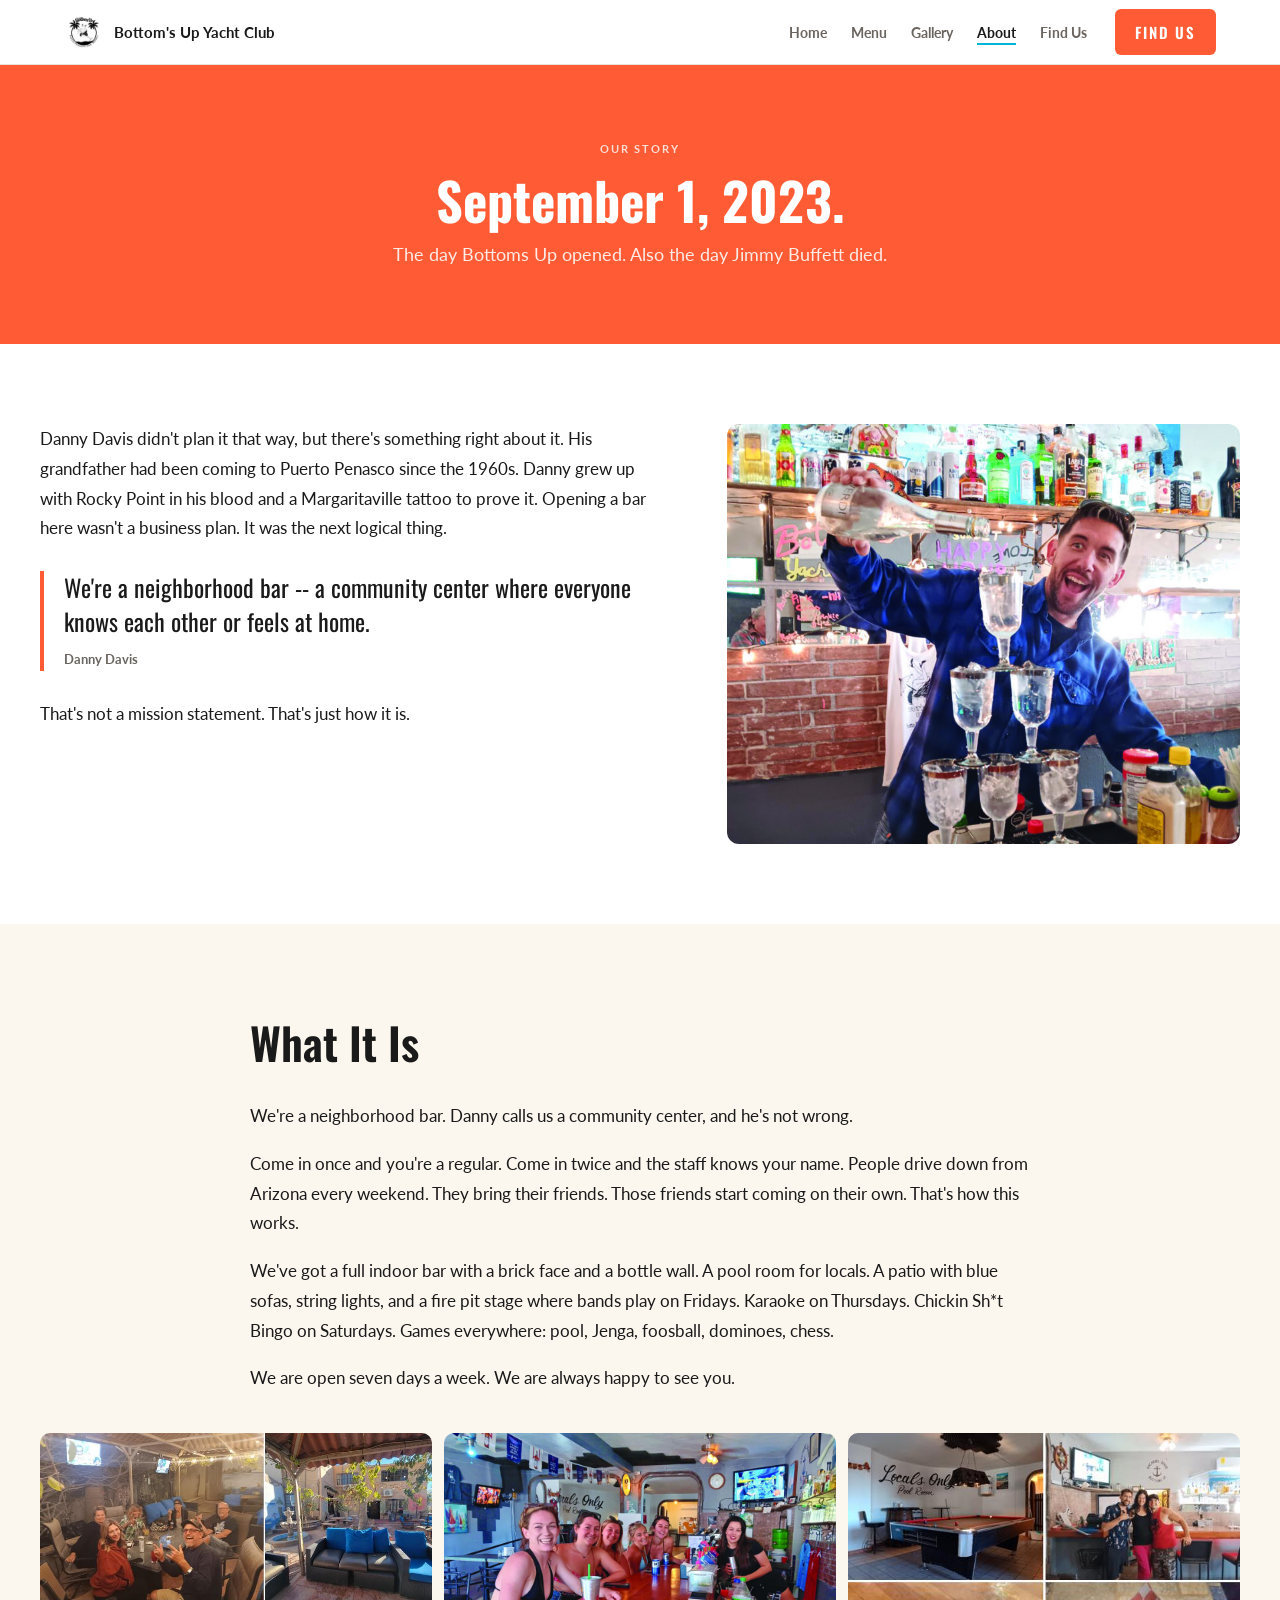
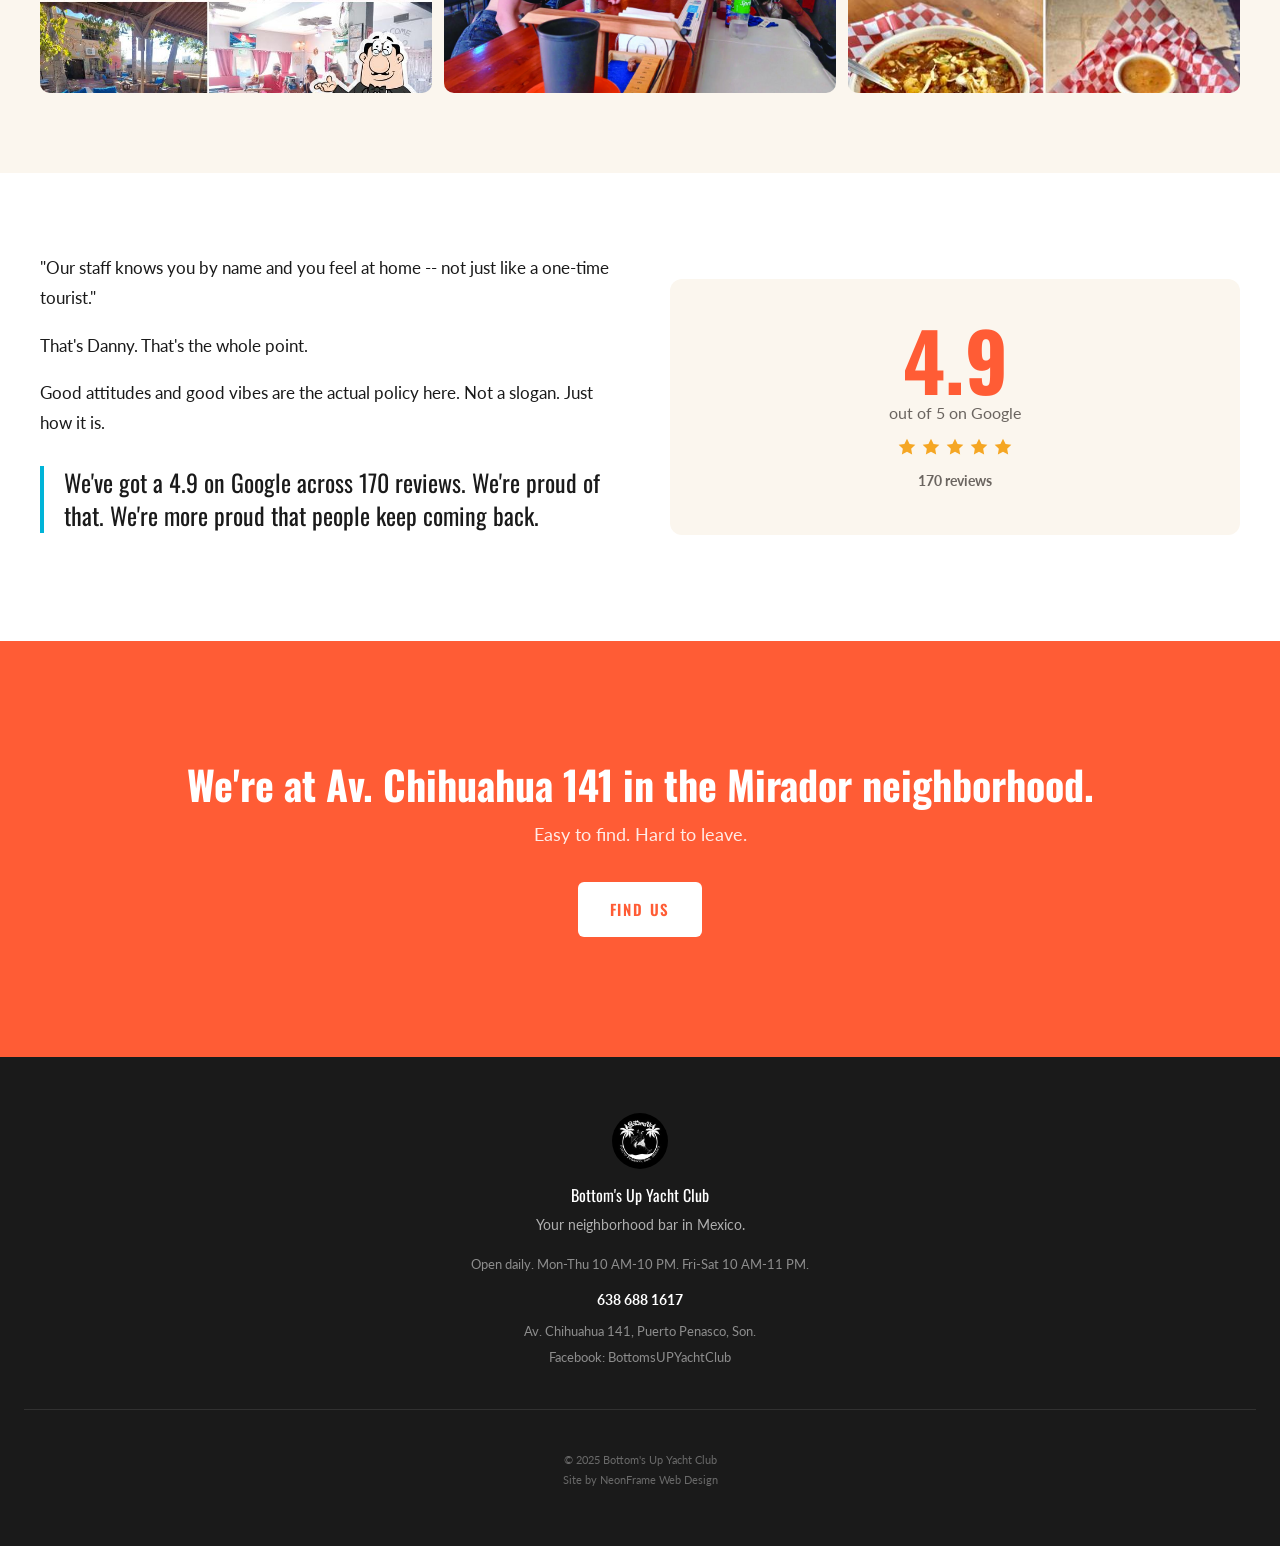
==== commit d7889a7c: "v2: full redesign -- bright coral/teal, split hero, Oswald/Lato Complete ground-up rebuild. Replaces" ====
--- a/about.html
+++ b/about.html
@@ -3,165 +3,169 @@
 <head>
   <meta charset="UTF-8">
   <meta name="viewport" content="width=device-width, initial-scale=1.0">
-  <title>About | Bottoms Up Yacht Club | Rocky Point, Mexico</title>
-  <meta name="description" content="The story of Bottoms Up Yacht Club in Puerto Penasco, Mexico. Opened September 1, 2023 by Danny Davis, whose family has been coming to Rocky Point since the 1960s.">
+  <title>About - Bottom's Up Yacht Club | Puerto Penasco, Mexico</title>
+  <meta name="description" content="Bottom's Up Yacht Club opened September 1, 2023. Danny Davis built a neighborhood bar in Rocky Point -- a community center where everyone feels at home. 4.9 stars on Google.">
 
   <!-- Open Graph -->
+  <meta property="og:title" content="About - Bottom's Up Yacht Club">
+  <meta property="og:description" content="The story of Rocky Point's favorite neighborhood bar. Danny Davis. September 1, 2023. The day Bottom's Up opened. Also the day Jimmy Buffett died.">
+  <meta property="og:image" content="https://neonframewebdev.github.io/bottoms-up-yacht-club/assets/atmosphere_1.jpg">
+  <meta property="og:url" content="https://neonframewebdev.github.io/bottoms-up-yacht-club/about.html">
   <meta property="og:type" content="website">
-  <meta property="og:url" content="https://neonframewebdev.github.io/bottoms-up-yacht-club/about.html">
-  <meta property="og:title" content="About | Bottoms Up Yacht Club">
-  <meta property="og:description" content="Opened September 1, 2023. The day Jimmy Buffett died. The story of Rocky Point's best neighborhood bar.">
-  <meta property="og:image" content="https://neonframewebdev.github.io/bottoms-up-yacht-club/assets/interior_4.jpg">
 
   <link rel="icon" type="image/jpeg" href="assets/logo.jpg">
   <link rel="stylesheet" href="css/style.css">
 </head>
 <body>
 
-  <!-- ── NAV ─────────────────────────────────────────────── -->
+  <!-- NAV -->
   <nav id="navbar" role="navigation" aria-label="Main navigation">
-    <div class="nav__inner">
-      <a href="index.html" class="nav__brand" aria-label="Bottoms Up Yacht Club home">
-        <img src="assets/logo.jpg" alt="" class="nav__logo" aria-hidden="true">
-        <span class="nav__name">Bottom's Up Yacht Club</span>
+    <div class="nav-inner">
+      <a href="index.html" class="nav-brand" aria-label="Bottom's Up Yacht Club home">
+        <img src="assets/logo.jpg" alt="Bottom's Up Yacht Club logo">
+        <span class="nav-brand-name">Bottom's Up Yacht Club</span>
       </a>
-
-      <button id="hamburger" aria-label="Toggle menu" aria-expanded="false" aria-controls="navLinks">
-        <span></span><span></span><span></span>
-      </button>
-
-      <ul class="nav__links" id="navLinks" role="list">
-        <li><a href="about.html">About</a></li>
-        <li><a href="index.html#events">Events</a></li>
-        <li><a href="index.html#the-bar">The Bar</a></li>
-        <li><a href="menu.html">Menu</a></li>
-        <li><a href="gallery.html">Gallery</a></li>
-        <li><a href="find-us.html">Find Us</a></li>
-        <li class="nav-cta"><a href="find-us.html#contact" class="btn btn--primary">Book a Party</a></li>
-      </ul>
+      <div class="nav-right">
+        <ul class="nav-links" id="navLinks" role="list">
+          <li><a href="index.html">Home</a></li>
+          <li><a href="menu.html">Menu</a></li>
+          <li><a href="gallery.html">Gallery</a></li>
+          <li><a href="about.html">About</a></li>
+          <li><a href="find-us.html">Find Us</a></li>
+          <li class="nav-mobile-cta"><a href="find-us.html" class="btn-nav-cta">Find Us</a></li>
+        </ul>
+        <a href="find-us.html" class="btn-nav-cta nav-cta-desktop">Find Us</a>
+        <button id="hamburger" aria-label="Open menu" aria-expanded="false" aria-controls="navLinks">
+          <span></span><span></span><span></span>
+        </button>
+      </div>
     </div>
   </nav>
 
-  <!-- ── PAGE HERO ─────────────────────────────────────── -->
-  <header class="page-hero" role="banner">
-    <div class="container">
-      <span class="page-hero__label">The Story</span>
-      <h1 class="page-hero__heading">September 1, 2023.</h1>
-      <p class="page-hero__sub">The day Bottoms Up Yacht Club opened its doors in Rocky Point. Also the day Jimmy Buffett died.</p>
-    </div>
+  <!-- PAGE HERO -->
+  <header class="page-hero page-hero--coral" aria-label="About page header">
+    <span class="sub-label">Our Story</span>
+    <h1>September 1, 2023.</h1>
+    <p>The day Bottoms Up opened. Also the day Jimmy Buffett died.</p>
   </header>
 
-  <!-- ── ABOUT MAIN ─────────────────────────────────────── -->
-  <section id="about" class="section section--dark" aria-label="About Bottoms Up Yacht Club">
-    <div class="container">
-      <div class="about__grid">
-        <div class="about__text">
-          <span class="section-label appear">Opening</span>
-          <h2 class="section-heading appear">The next logical thing.</h2>
-          <div class="about__body appear">
-            <p>Danny Davis didn't plan it that way, but there's something right about it. His grandfather had been coming to Puerto Penasco since the 1960s. Danny grew up with Rocky Point in his blood and a Margaritaville tattoo to prove it. Opening a bar here wasn't a business plan. It was the next logical thing.</p>
+  <!-- OPENING STORY -->
+  <section class="section section--white" aria-label="Opening story">
+    <div class="section__inner">
+      <div class="about-two-col">
+
+        <div class="text-col appear">
+          <p>Danny Davis didn't plan it that way, but there's something right about it. His grandfather had been coming to Puerto Penasco since the 1960s. Danny grew up with Rocky Point in his blood and a Margaritaville tattoo to prove it. Opening a bar here wasn't a business plan. It was the next logical thing.</p>
+
+          <div class="pull-quote">
+            <blockquote>We're a neighborhood bar -- a community center where everyone knows each other or feels at home.</blockquote>
+            <span class="attribution">Danny Davis</span>
           </div>
+
+          <p>That's not a mission statement. That's just how it is.</p>
         </div>
-        <div class="about__photo-wrap appear">
+
+        <div class="appear">
           <img
             src="assets/staff_2.jpg"
-            alt="Danny Davis behind the brick bar at Bottoms Up Yacht Club, arms raised and grinning while pouring drinks"
+            alt="Danny Davis behind the brick bar at Bottom's Up Yacht Club"
+            class="about-photo"
             loading="lazy"
           >
         </div>
+
       </div>
     </div>
   </section>
 
-  <!-- ── WHAT IT IS ─────────────────────────────────────── -->
-  <section class="section section--warm" aria-label="What the bar is">
-    <div class="container">
-      <div class="about__grid">
-        <div class="about__text">
-          <span class="section-label appear">What It Is</span>
-          <h2 class="section-heading appear">A neighborhood bar. Danny calls us a community center, and he's not wrong.</h2>
-          <div class="about__body appear">
-            <p>Come in once and you're a regular. Come in twice and the staff knows your name. People drive down from Arizona every weekend. They bring their friends. Those friends start coming on their own. That's how this works.</p>
-            <p>We've got a full indoor bar with a brick face and a bottle wall. A pool room for locals. A patio with blue sofas, string lights, and a fire pit stage where bands play on Fridays. Karaoke on Thursdays. Chickin Sh*t Bingo on Saturdays. Games everywhere: pool, Jenga, foosball, dominoes, chess.</p>
-            <p>We are open seven days a week. We are always happy to see you.</p>
-          </div>
-          <blockquote class="about__pullquote appear">
-            "We're a neighborhood bar -- a community center where everyone knows each other or feels at home."
-            <cite>Danny Davis, managing partner</cite>
-          </blockquote>
-        </div>
-        <div class="about__photo-wrap appear">
-          <img
-            src="assets/atmosphere_1.jpg"
-            alt="Group of guests smiling and having a great time at the bar at Bottoms Up Yacht Club"
-            loading="lazy"
-          >
-        </div>
+  <!-- WHAT IT IS -->
+  <section class="section section--sand" aria-label="What it is">
+    <div class="section__inner">
+      <div class="about-what-it-is appear">
+        <h2>What It Is</h2>
+        <p>We're a neighborhood bar. Danny calls us a community center, and he's not wrong.</p>
+        <p>Come in once and you're a regular. Come in twice and the staff knows your name. People drive down from Arizona every weekend. They bring their friends. Those friends start coming on their own. That's how this works.</p>
+        <p>We've got a full indoor bar with a brick face and a bottle wall. A pool room for locals. A patio with blue sofas, string lights, and a fire pit stage where bands play on Fridays. Karaoke on Thursdays. Chickin Sh*t Bingo on Saturdays. Games everywhere: pool, Jenga, foosball, dominoes, chess.</p>
+        <p>We are open seven days a week. We are always happy to see you.</p>
+      </div>
+
+      <div class="photo-strip appear">
+        <img
+          src="assets/interior_2.jpg"
+          alt="Outdoor patio with blue cushioned sofas"
+          style="object-position: top right;"
+          loading="lazy"
+        >
+        <img
+          src="assets/atmosphere_1.jpg"
+          alt="Group of friends at the bar"
+          loading="lazy"
+        >
+        <img
+          src="assets/interior_5.jpg"
+          alt="Locals Only Pool Room"
+          style="object-position: top left;"
+          loading="lazy"
+        >
       </div>
     </div>
   </section>
 
-  <!-- ── THE FEEL ───────────────────────────────────────── -->
-  <section class="section section--dark" aria-label="The feel">
-    <div class="container">
-      <span class="section-label appear">The Feel</span>
-      <h2 class="section-heading appear" style="max-width: 640px;">"Our staff knows you by name and you feel at home -- not just like a one-time tourist."</h2>
-      <div class="about__body appear" style="max-width: 640px; margin-top: 8px; font-size: 16px; color: var(--muted);">That's Danny. That's the whole point.</div>
-      <div class="about__body appear" style="max-width: 640px; margin-top: 20px;">
-        <p>Good attitudes and good vibes are the actual policy here. Not a slogan. Just how it is.</p>
-        <p>We've got a 4.9 on Google across 170 reviews. We're proud of that. We're more proud that people keep coming back.</p>
-      </div>
+  <!-- THE FEEL / RATING CALLOUT -->
+  <section class="section section--white" aria-label="The feel and ratings">
+    <div class="section__inner">
+      <div class="about-feel-grid">
 
-      <!-- Photo pair -->
-      <div class="about-page__photos">
-        <div class="about-page__photo appear appear--delay-1">
-          <img
-            src="assets/event_1.jpg"
-            alt="Birthday party celebration at Bottoms Up Yacht Club indoor patio room with Feliz Cumpleanos banner"
-            loading="lazy"
-          >
+        <div class="feel-text appear">
+          <p>"Our staff knows you by name and you feel at home -- not just like a one-time tourist."</p>
+          <p>That's Danny. That's the whole point.</p>
+          <p>Good attitudes and good vibes are the actual policy here. Not a slogan. Just how it is.</p>
+
+          <div class="pull-quote pull-quote--teal">
+            <blockquote>We've got a 4.9 on Google across 170 reviews. We're proud of that. We're more proud that people keep coming back.</blockquote>
+          </div>
         </div>
-        <div class="about-page__photo appear appear--delay-2">
-          <img
-            src="assets/staff_1.jpg"
-            alt="Danny Davis and a staff member outside Bottoms Up Yacht Club with palm trees and blue sky in the background"
-            loading="lazy"
-          >
+
+        <div class="rating-callout appear" aria-label="4.9 out of 5 rating on Google">
+          <span class="big-number">4.9</span>
+          <span class="out-of">out of 5 on Google</span>
+          <div class="stars-sm" aria-hidden="true">
+            <svg viewBox="0 0 24 24"><polygon points="12,2 15.09,8.26 22,9.27 17,14.14 18.18,21.02 12,17.77 5.82,21.02 7,14.14 2,9.27 8.91,8.26"/></svg>
+            <svg viewBox="0 0 24 24"><polygon points="12,2 15.09,8.26 22,9.27 17,14.14 18.18,21.02 12,17.77 5.82,21.02 7,14.14 2,9.27 8.91,8.26"/></svg>
+            <svg viewBox="0 0 24 24"><polygon points="12,2 15.09,8.26 22,9.27 17,14.14 18.18,21.02 12,17.77 5.82,21.02 7,14.14 2,9.27 8.91,8.26"/></svg>
+            <svg viewBox="0 0 24 24"><polygon points="12,2 15.09,8.26 22,9.27 17,14.14 18.18,21.02 12,17.77 5.82,21.02 7,14.14 2,9.27 8.91,8.26"/></svg>
+            <svg viewBox="0 0 24 24"><polygon points="12,2 15.09,8.26 22,9.27 17,14.14 18.18,21.02 12,17.77 5.82,21.02 7,14.14 2,9.27 8.91,8.26"/></svg>
+          </div>
+          <span class="review-count">170 reviews</span>
         </div>
+
       </div>
     </div>
   </section>
 
-  <!-- ── CTA ───────────────────────────────────────────── -->
-  <section id="findus-cta" class="section section--warm" aria-label="Visit us">
-    <div class="container" style="text-align: center;">
-      <h2 class="findus-cta__heading appear">Stop in. Say hi.</h2>
-      <p class="findus-cta__sub appear">Tell Danny we sent you.</p>
-      <div class="appear">
-        <a href="find-us.html" class="btn btn--primary">Find Us</a>
-      </div>
+  <!-- CORAL CTA BAND -->
+  <section class="section--coral" aria-label="Find us">
+    <div class="cta-band appear">
+      <h2>We're at Av. Chihuahua 141 in the Mirador neighborhood.</h2>
+      <p>Easy to find. Hard to leave.</p>
+      <a href="find-us.html" class="btn-cta-band">Find Us</a>
     </div>
   </section>
 
-  <!-- ── FOOTER ─────────────────────────────────────────── -->
-  <footer id="footer" role="contentinfo">
-    <div class="container">
-      <img src="assets/logo.jpg" alt="Bottoms Up Yacht Club circular badge logo" class="footer__logo" loading="lazy">
-      <p class="footer__name">Bottom's Up Yacht Club</p>
-      <p class="footer__tagline">Your neighborhood bar in Mexico.</p>
-      <p class="footer__hours">Open daily. Mon&ndash;Thu 10 AM&ndash;10 PM. Fri&ndash;Sat 10 AM&ndash;11 PM.</p>
-      <p class="footer__contact"><a href="tel:+526386881617">638 688 1617</a></p>
-      <p class="footer__address">Av. Chihuahua 141, Puerto Pe&ntilde;asco, Son.</p>
-      <div class="footer__social">
-        <a href="https://www.facebook.com/BottomsUPYachtClub" target="_blank" rel="noopener noreferrer">Facebook: BottomsUPYachtClub</a>
-      </div>
-      <div class="footer__divider" aria-hidden="true"></div>
-      <p class="footer__meta">
-        Opened September 1, 2023 &middot; Puerto Pe&ntilde;asco, Mexico<br>
-        &copy; 2024 Bottom's Up Yacht Club<br>
-        <a href="https://neonframewebdesign.com" target="_blank" rel="noopener noreferrer">Site by NeonFrame Web Design</a>
-      </p>
-    </div>
+  <!-- FOOTER -->
+  <footer class="site-footer" aria-label="Site footer">
+    <img src="assets/logo.jpg" alt="Bottom's Up Yacht Club" class="footer-logo">
+    <p class="footer-name">Bottom's Up Yacht Club</p>
+    <p class="footer-tagline">Your neighborhood bar in Mexico.</p>
+    <p class="footer-hours">Open daily. Mon-Thu 10 AM-10 PM. Fri-Sat 10 AM-11 PM.</p>
+    <p class="footer-phone"><a href="tel:+526386881617">638 688 1617</a></p>
+    <p class="footer-address">Av. Chihuahua 141, Puerto Penasco, Son.</p>
+    <p class="footer-social"><a href="https://www.facebook.com/BottomsUPYachtClub" target="_blank" rel="noopener">Facebook: BottomsUPYachtClub</a></p>
+    <hr class="footer-divider" aria-hidden="true">
+    <p class="footer-legal">
+      &copy; 2025 Bottom's Up Yacht Club<br>
+      <a href="https://neonframewebdesign.com" target="_blank" rel="noopener">Site by NeonFrame Web Design</a>
+    </p>
   </footer>
 
   <script src="js/main.js"></script>
--- a/css/style.css
+++ b/css/style.css
@@ -1,1573 +1,1322 @@
-/* =============================================================
-   BOTTOMS UP YACHT CLUB — style.css
-   Puerto Penasco, Mexico
-   Nautical-casual elevated. Dark, warm, lived-in.
-   ============================================================= */
-
-/* ── GOOGLE FONTS ─────────────────────────────────────────── */
-@import url('https://fonts.googleapis.com/css2?family=Playfair+Display:ital,wght@0,400;0,700;1,400&family=Inter:wght@400;500;600&display=swap');
-
-/* ── DESIGN TOKENS ────────────────────────────────────────── */
-
+/* ================================================================
+   BOTTOMS UP YACHT CLUB -- style.css  (v2 Bright Coastal Overhaul)
+   Mobile-first. 320px baseline, scales to 1440px+.
+   ================================================================ */
+
+/* -- Google Fonts ----------------------------------------------- */
+@import url('https://fonts.googleapis.com/css2?family=Oswald:wght@400;600;700&family=Lato:wght@300;400;700&display=swap');
+
+/* -- CSS Variables ---------------------------------------------- */
 :root {
-  --primary:        #1E4FBF;
-  --primary-hover:  #2560D8;
-  --warm-brick:     #A63A2F;
-  --warm-wood:      #8B5E3C;
-  --bg:             #111111;
-  --bg-warm:        #1A1612;
-  --surface:        rgba(255, 255, 255, 0.05);
-  --body-text:      #F5F0E8;
-  --muted:          rgba(245, 240, 232, 0.55);
-  --border:         rgba(255, 255, 255, 0.08);
-  --star-gold:      #F5C832;
-  --footer-bg:      #0D0D0D;
-
-  --f-display:      'Playfair Display', Georgia, serif;
-  --f-body:         'Inter', system-ui, sans-serif;
-
-  --nav-h:          64px;
-  --section-pad:    80px;
-  --container:      1200px;
-}
-
-/* ── RESET ────────────────────────────────────────────────── */
-
-*, *::before, *::after {
-  margin: 0;
-  padding: 0;
-  box-sizing: border-box;
-}
-
-html {
-  scroll-behavior: smooth;
-  scroll-padding-top: var(--nav-h);
-  background: var(--bg);
-}
+  --coral:        #FF5C35;
+  --coral-hover:  #E84A24;
+  --teal:         #00B4D8;
+  --teal-dark:    #0096C7;
+  --sand:         #FBF6EE;
+  --white:        #FFFFFF;
+  --ink:          #1A1A1A;
+  --ink-muted:    #6B6560;
+  --gold:         #F5A623;
+  --card-border:  #E8E2D9;
+
+  --font-display: 'Oswald', sans-serif;
+  --font-body:    'Lato', sans-serif;
+
+  --radius-sm: 6px;
+  --radius-md: 10px;
+  --radius-lg: 12px;
+}
+
+/* -- Reset & Base ----------------------------------------------- */
+*, *::before, *::after { box-sizing: border-box; margin: 0; padding: 0; }
+
+html { scroll-behavior: smooth; }
 
 body {
-  font-family: var(--f-body);
-  background: var(--bg);
-  color: var(--body-text);
-  line-height: 1.65;
+  font-family: var(--font-body);
+  font-size: 17px;
+  line-height: 1.75;
+  color: var(--ink);
+  background: var(--white);
   -webkit-font-smoothing: antialiased;
-  text-rendering: optimizeLegibility;
-  overflow-x: hidden;
-}
-
-img { max-width: 100%; height: auto; display: block; }
-
-a { color: var(--primary); text-decoration: none; transition: color 0.2s; }
-a:hover { color: var(--primary-hover); }
-
-.sr-only {
-  position: absolute;
-  width: 1px; height: 1px;
-  padding: 0; margin: -1px;
-  overflow: hidden;
-  clip: rect(0, 0, 0, 0);
-  white-space: nowrap;
-  border: 0;
-}
-
-/* ── LOADER ───────────────────────────────────────────────── */
-
-#loader {
-  position: fixed;
-  inset: 0;
-  background: #111111;
-  display: flex;
-  flex-direction: column;
-  align-items: center;
-  justify-content: center;
-  z-index: 9999;
-  transition: opacity 0.4s ease;
-}
-
-#loader.done {
-  opacity: 0;
-  pointer-events: none;
-}
-
-.loader__badge {
-  width: 120px;
-  height: 120px;
-  position: relative;
-  animation: loaderFadeIn 0.4s ease both;
-}
-
-.loader__badge img {
-  width: 100%;
-  height: 100%;
-  object-fit: contain;
-  filter: invert(1);
-  border-radius: 50%;
-  opacity: 0;
-  animation: loaderImgFade 0.5s ease 0.2s both;
-}
-
-.loader__ring {
-  position: absolute;
-  inset: 0;
-  border-radius: 50%;
-}
-
-.loader__ring svg {
-  width: 100%;
-  height: 100%;
-  transform: rotate(-90deg);
-}
-
-.loader__ring circle {
-  fill: none;
-  stroke: var(--primary);
-  stroke-width: 2;
-  stroke-linecap: round;
-  stroke-dasharray: 360;
-  stroke-dashoffset: 360;
-  animation: loaderTrace 0.9s ease 0.1s forwards;
-}
-
-.loader__bar {
-  position: fixed;
-  bottom: 0;
-  left: 0;
-  height: 2px;
-  width: 0%;
-  background: var(--primary);
-  animation: loaderBar 1.3s ease forwards;
-}
-
-@keyframes loaderFadeIn {
-  from { opacity: 0; transform: scale(0.9); }
-  to   { opacity: 1; transform: scale(1); }
-}
-
-@keyframes loaderImgFade {
-  from { opacity: 0; }
-  to   { opacity: 1; }
-}
-
-@keyframes loaderTrace {
-  to { stroke-dashoffset: 0; }
-}
-
-@keyframes loaderBar {
-  0%   { width: 0%; }
-  80%  { width: 90%; }
-  100% { width: 100%; }
-}
-
-@media (max-width: 767px) {
-  .loader__badge { width: 80px; height: 80px; }
-}
-
-/* ── COMMON LAYOUT ────────────────────────────────────────── */
-
-.container {
-  max-width: var(--container);
-  margin: 0 auto;
-  padding: 0 24px;
-}
-
-.section {
-  padding: var(--section-pad) 0;
-}
-
-.section--warm { background: var(--bg-warm); }
-.section--dark { background: var(--bg); }
-
-.section-label {
-  font-family: var(--f-body);
-  font-size: 11px;
-  font-weight: 500;
-  letter-spacing: 0.2em;
-  text-transform: uppercase;
-  color: var(--primary);
-  margin-bottom: 16px;
-  display: block;
-}
-
-.section-heading {
-  font-family: var(--f-display);
-  font-size: clamp(28px, 4vw, 40px);
-  font-weight: 700;
-  color: var(--body-text);
-  line-height: 1.2;
-  margin-bottom: 24px;
-}
-
-/* ── SCROLL REVEAL ────────────────────────────────────────── */
-
+}
+
+img { display: block; max-width: 100%; height: auto; }
+a   { color: inherit; text-decoration: none; }
+ul  { list-style: none; }
+
+/* -- Scroll reveal ---------------------------------------------- */
 .appear {
   opacity: 0;
-  transform: translateY(24px);
-  transition: opacity 0.55s ease, transform 0.55s ease;
-}
-
+  transform: translateY(20px);
+  transition: opacity 0.4s ease, transform 0.4s ease;
+}
 .appear.is-visible {
   opacity: 1;
   transform: translateY(0);
 }
-
-.appear--delay-1 { transition-delay: 0.05s; }
-.appear--delay-2 { transition-delay: 0.10s; }
-.appear--delay-3 { transition-delay: 0.15s; }
-.appear--delay-4 { transition-delay: 0.20s; }
-
-/* ── BUTTONS ──────────────────────────────────────────────── */
-
-.btn {
-  display: inline-flex;
-  align-items: center;
-  justify-content: center;
-  height: 48px;
-  padding: 0 28px;
-  border-radius: 4px;
-  font-family: var(--f-body);
-  font-size: 14px;
-  font-weight: 500;
-  cursor: pointer;
-  transition: background 0.2s, transform 0.2s, border-color 0.2s, color 0.2s;
-  text-decoration: none;
-  border: 1.5px solid transparent;
-  white-space: nowrap;
-}
-
-.btn--primary {
-  background: var(--primary);
-  color: #fff;
-  border-color: var(--primary);
-}
-
-.btn--primary:hover {
-  background: var(--primary-hover);
-  border-color: var(--primary-hover);
-  color: #fff;
-  transform: translateY(-2px);
-}
-
-.btn--ghost {
-  background: transparent;
-  color: var(--primary);
-  border-color: var(--primary);
-}
-
-.btn--ghost:hover {
-  background: rgba(30, 79, 191, 0.12);
-  color: var(--primary-hover);
-  border-color: var(--primary-hover);
-  transform: translateY(-2px);
-}
-
-.btn--full { width: 100%; }
-
-/* ── NAVIGATION ───────────────────────────────────────────── */
-
+@media (prefers-reduced-motion: reduce) {
+  .appear { opacity: 1; transform: none; transition: none; }
+}
+
+/* -- Utility ---------------------------------------------------- */
+.section-label {
+  display: block;
+  font-family: var(--font-body);
+  font-weight: 700;
+  font-size: 11px;
+  text-transform: uppercase;
+  letter-spacing: 0.18em;
+  color: var(--ink-muted);
+}
+.teal-rule {
+  display: block;
+  width: 40px;
+  height: 2px;
+  background: var(--teal);
+  margin-top: 8px;
+}
+.centered { text-align: center; }
+.centered .teal-rule { margin-left: auto; margin-right: auto; }
+
+/* ================================================================
+   NAV
+   ================================================================ */
 #navbar {
-  position: fixed;
+  position: sticky;
   top: 0;
-  left: 0;
-  right: 0;
-  height: var(--nav-h);
-  z-index: 1000;
-  background: transparent;
-  transition: background 0.3s ease, border-color 0.3s ease;
-  border-bottom: 2px solid transparent;
-}
-
+  z-index: 200;
+  background: var(--white);
+  box-shadow: 0 1px 0 var(--card-border);
+  transition: box-shadow 250ms ease;
+}
 #navbar.scrolled {
-  background: rgba(17, 17, 17, 0.92);
-  backdrop-filter: blur(12px);
-  -webkit-backdrop-filter: blur(12px);
-  border-bottom-color: var(--primary);
-}
-
-.nav__inner {
-  max-width: var(--container);
+  box-shadow: 0 2px 12px rgba(26,26,26,0.10);
+}
+
+.nav-inner {
+  display: flex;
+  align-items: center;
+  justify-content: space-between;
+  max-width: 1200px;
   margin: 0 auto;
   padding: 0 24px;
-  height: 100%;
-  display: flex;
-  align-items: center;
-  justify-content: space-between;
-  gap: 24px;
-}
-
-.nav__brand {
+  height: 64px;
+}
+
+.nav-brand {
   display: flex;
   align-items: center;
   gap: 10px;
   text-decoration: none;
+}
+.nav-brand img {
+  width: 40px;
+  height: 40px;
+  border-radius: 50%;
+  object-fit: cover;
   flex-shrink: 0;
 }
-
-.nav__logo {
-  width: 36px;
-  height: 36px;
-  object-fit: contain;
-  filter: invert(1);
-  border-radius: 50%;
-}
-
-.nav__name {
-  font-family: var(--f-body);
+.nav-brand-name {
+  font-family: var(--font-body);
+  font-weight: 700;
+  font-size: 15px;
+  color: var(--ink);
+  white-space: nowrap;
+}
+
+.nav-right {
+  display: flex;
+  align-items: center;
+  gap: 28px;
+}
+
+.nav-links {
+  display: flex;
+  align-items: center;
+  gap: 24px;
+}
+.nav-links a {
+  font-family: var(--font-body);
+  font-weight: 700;
   font-size: 14px;
-  font-weight: 500;
-  color: var(--body-text);
+  color: var(--ink-muted);
+  position: relative;
+  padding-bottom: 2px;
+  transition: color 150ms ease;
+}
+.nav-links a::after {
+  content: '';
+  position: absolute;
+  left: 0; bottom: -2px;
+  width: 0; height: 2px;
+  background: var(--teal);
+  transition: width 150ms ease;
+}
+.nav-links a:hover,
+.nav-links a.active { color: var(--ink); }
+.nav-links a:hover::after,
+.nav-links a.active::after { width: 100%; }
+
+.btn-nav-cta {
+  display: inline-flex;
+  align-items: center;
+  justify-content: center;
+  font-family: var(--font-display);
+  font-weight: 600;
+  font-size: 15px;
+  text-transform: uppercase;
+  letter-spacing: 0.12em;
+  color: var(--white);
+  background: var(--coral);
+  border-radius: var(--radius-sm);
+  padding: 10px 20px;
+  transition: background 180ms ease, transform 180ms ease;
   white-space: nowrap;
 }
-
-.nav__links {
-  display: flex;
-  align-items: center;
-  gap: 8px;
-  list-style: none;
-}
-
-.nav__links a {
-  font-family: var(--f-body);
-  font-size: 14px;
-  font-weight: 500;
-  color: var(--body-text);
-  padding: 6px 12px;
-  border-radius: 4px;
-  transition: color 0.2s;
-  text-decoration: none;
-}
-
-.nav__links a:hover,
-.nav__links a.active {
-  color: var(--primary);
-}
-
-.nav__links .nav-cta {
-  margin-left: 8px;
+.btn-nav-cta:hover {
+  background: var(--coral-hover);
+  transform: translateY(-2px);
 }
 
 /* Hamburger */
 #hamburger {
   display: none;
   flex-direction: column;
+  justify-content: center;
+  align-items: center;
   gap: 5px;
+  width: 44px;
+  height: 44px;
   background: none;
   border: none;
   cursor: pointer;
-  padding: 8px;
-  z-index: 1010;
-}
-
+  padding: 0;
+}
 #hamburger span {
   display: block;
-  width: 22px;
+  width: 24px;
   height: 2px;
-  background: var(--body-text);
+  background: var(--ink);
   border-radius: 2px;
-  transition: transform 0.2s ease, opacity 0.2s ease;
-}
-
+  transition: transform 250ms ease, opacity 250ms ease;
+}
 #hamburger.active span:nth-child(1) { transform: translateY(7px) rotate(45deg); }
 #hamburger.active span:nth-child(2) { opacity: 0; }
 #hamburger.active span:nth-child(3) { transform: translateY(-7px) rotate(-45deg); }
 
-/* Mobile drawer */
+/* Desktop: hide mobile-only CTA in nav list */
+@media (min-width: 768px) {
+  .nav-mobile-cta { display: none; }
+}
+
+/* Mobile nav */
 @media (max-width: 767px) {
+  .nav-brand-name { display: none; }
+  .nav-cta-desktop { display: none; }
   #hamburger { display: flex; }
-
-  .nav__name { display: none; }
-
-  .nav__links {
+  .nav-right { gap: 0; }
+
+  .nav-links {
     display: none;
-    position: fixed;
-    top: var(--nav-h);
-    left: 0;
-    right: 0;
-    background: rgba(17, 17, 17, 0.97);
+    position: absolute;
+    top: 64px;
+    left: 0; right: 0;
     flex-direction: column;
-    padding: 24px;
+    align-items: stretch;
     gap: 0;
-    border-top: 1px solid var(--border);
+    background: var(--white);
+    box-shadow: 0 8px 24px rgba(26,26,26,0.12);
+    padding: 12px 24px 24px;
   }
-
-  .nav__links.open { display: flex; }
-
-  .nav__links li { width: 100%; }
-
-  .nav__links a {
-    display: block;
-    padding: 14px 8px;
-    font-size: 16px;
-    border-bottom: 1px solid var(--border);
+  .nav-links.open { display: flex; }
+  .nav-links a {
+    font-size: 15px;
+    color: var(--ink);
+    padding: 14px 0;
+    border-bottom: 1px solid var(--card-border);
+    min-height: 44px;
+    display: flex;
+    align-items: center;
   }
-
-  .nav__links .nav-cta {
-    margin: 16px 0 0;
+  .nav-links a:last-of-type { border-bottom: none; }
+  .nav-links .btn-nav-cta {
+    margin-top: 16px;
+    width: 100%;
+    height: 52px;
+    font-size: 15px;
+    display: flex;
+    border-bottom: none;
+    padding: 0 20px;
   }
-
-  .nav__links .nav-cta a {
-    display: block;
-    text-align: center;
-    background: var(--primary);
-    color: #fff;
-    border-radius: 4px;
-    padding: 14px;
-    border-bottom: none;
+}
+
+/* ================================================================
+   HERO -- split screen
+   ================================================================ */
+.hero {
+  width: 100%;
+}
+
+/* Desktop: 50/50 grid, full viewport height */
+@media (min-width: 768px) {
+  .hero {
+    display: grid;
+    grid-template-columns: 1fr 1fr;
+    height: 100dvh;
+    min-height: 600px;
   }
 }
 
-/* ── HERO ─────────────────────────────────────────────────── */
-
-#hero {
+/* Photo half */
+.hero__photo {
   position: relative;
-  height: 100dvh;
-  min-height: 600px;
   overflow: hidden;
-  display: flex;
-  align-items: center;
-}
-
-.hero__bg {
-  position: absolute;
-  inset: 0;
-  overflow: hidden;
-}
-
-.hero__bg img {
+}
+.hero__photo img {
   width: 100%;
   height: 100%;
   object-fit: cover;
-  object-position: 100% 100%;
-  will-change: transform;
-  transform: scale(1.08);
-}
-
-.hero__overlay {
+  object-position: center top;
+}
+.hero__scrim {
   position: absolute;
   inset: 0;
-  background: linear-gradient(
-    105deg,
-    rgba(17, 17, 17, 0.82) 0%,
-    rgba(17, 17, 17, 0.55) 45%,
-    rgba(17, 17, 17, 0.10) 100%
-  );
-}
-
-/* Ghost logo watermark */
-.hero__watermark {
+  background: linear-gradient(to top, rgba(26,26,26,0.55) 0%, transparent 40%);
+  pointer-events: none;
+}
+.hero__text {
   position: absolute;
-  right: -3%;
-  top: 50%;
-  transform: translateY(-50%);
-  height: 70vh;
-  width: auto;
-  pointer-events: none;
-  user-select: none;
-  z-index: 1;
-}
-
-.hero__watermark img {
-  height: 100%;
-  width: auto;
-  object-fit: contain;
-  filter: invert(1) grayscale(1);
-  opacity: 0.10;
-  animation: ghostPulse 6s ease-in-out infinite;
-}
-
-@keyframes ghostPulse {
-  0%, 100% { opacity: 0.08; }
-  50%       { opacity: 0.12; }
-}
-
-@media (prefers-reduced-motion: reduce) {
-  .hero__watermark img { animation: none; }
-}
-
-/* Hero content */
-.hero__content {
-  position: relative;
-  z-index: 2;
-  max-width: 580px;
-  padding: 0 24px;
-  margin-left: max(24px, calc((100vw - var(--container)) / 2 + 24px));
-}
-
-.hero__eyebrow {
-  font-family: var(--f-body);
+  bottom: 0; left: 0; right: 0;
+  padding: 0 40px 48px;
+}
+.hero__location {
+  display: block;
+  font-family: var(--font-body);
+  font-weight: 700;
   font-size: 11px;
-  font-weight: 500;
-  letter-spacing: 0.2em;
   text-transform: uppercase;
-  color: var(--primary);
+  letter-spacing: 0.18em;
+  color: var(--white);
+  margin-bottom: 10px;
+}
+.hero__headline {
+  font-family: var(--font-display);
+  font-weight: 700;
+  font-size: 44px;
+  color: var(--white);
+  line-height: 1.05;
+  margin-bottom: 14px;
+}
+.hero__subhead {
+  font-family: var(--font-body);
+  font-weight: 400;
+  font-size: 17px;
+  color: rgba(255,255,255,0.88);
+  max-width: 440px;
+  line-height: 1.6;
+  margin-bottom: 24px;
+}
+.hero__ctas {
+  display: flex;
+  flex-direction: column;
+  gap: 12px;
+}
+.btn-hero-primary {
+  display: inline-flex;
+  align-items: center;
+  justify-content: center;
+  font-family: var(--font-display);
+  font-weight: 600;
+  font-size: 15px;
+  text-transform: uppercase;
+  letter-spacing: 0.12em;
+  background: var(--coral);
+  color: var(--white);
+  height: 50px;
+  padding: 0 20px;
+  border-radius: var(--radius-sm);
+  transition: background 180ms ease, transform 180ms ease;
+  white-space: nowrap;
+}
+.btn-hero-primary:hover {
+  background: var(--coral-hover);
+  transform: translateY(-2px);
+}
+.btn-hero-ghost {
+  display: inline-flex;
+  align-items: center;
+  justify-content: center;
+  font-family: var(--font-display);
+  font-weight: 600;
+  font-size: 15px;
+  text-transform: uppercase;
+  letter-spacing: 0.12em;
+  background: transparent;
+  color: var(--white);
+  border: 2px solid var(--white);
+  height: 50px;
+  padding: 0 20px;
+  border-radius: var(--radius-sm);
+  transition: background 180ms ease;
+  white-space: nowrap;
+}
+.btn-hero-ghost:hover { background: rgba(255,255,255,0.15); }
+
+/* Badge (coral) half */
+.hero__badge {
+  background: var(--coral);
+  display: flex;
+  align-items: center;
+  justify-content: center;
+}
+.hero__badge img {
+  width: 240px;
+  height: 240px;
+  border-radius: 50%;
+  object-fit: cover;
+  mix-blend-mode: multiply;
+  filter: brightness(1.05) contrast(1.1);
+}
+
+/* Mobile: stacked */
+@media (max-width: 767px) {
+  .hero {
+    display: flex;
+    flex-direction: column;
+  }
+  .hero__badge {
+    width: 100%;
+    height: 320px;
+    order: 1;
+    flex-shrink: 0;
+  }
+  .hero__photo {
+    width: 100%;
+    height: 360px;
+    order: 2;
+    flex-shrink: 0;
+  }
+  .hero__text { padding: 0 24px 32px; }
+  .hero__headline { font-size: 44px; }
+  .hero__ctas .btn-hero-primary,
+  .hero__ctas .btn-hero-ghost { width: 100%; }
+}
+
+@media (min-width: 768px) {
+  .hero__headline { font-size: 72px; }
+  .hero__subhead { font-size: 20px; }
+  .hero__ctas { flex-direction: row; }
+  .hero__badge img { width: 360px; height: 360px; }
+}
+
+/* ================================================================
+   SECTION WRAPPER
+   ================================================================ */
+.section {
+  padding: 56px 24px;
+}
+@media (min-width: 768px) {
+  .section { padding: 80px 40px; }
+}
+
+.section--white { background: var(--white); }
+.section--sand  { background: var(--sand); }
+.section--coral { background: var(--coral); }
+.section--ink   { background: var(--ink); }
+
+.section__inner {
+  max-width: 1200px;
+  margin: 0 auto;
+}
+
+/* ================================================================
+   INTRO BLURB
+   ================================================================ */
+.intro-blurb {
+  text-align: center;
+  max-width: 680px;
+  margin: 0 auto;
+}
+.intro-blurb h2 {
+  font-family: var(--font-display);
+  font-weight: 600;
+  font-size: 28px;
+  color: var(--ink);
+  line-height: 1.15;
+  margin-bottom: 20px;
+}
+@media (min-width: 768px) {
+  .intro-blurb h2 { font-size: 36px; }
+}
+.intro-blurb p {
+  font-size: 17px;
+  color: var(--ink);
+  line-height: 1.75;
+}
+.teal-divider {
+  display: block;
+  width: 60px;
+  height: 2px;
+  background: var(--teal);
+  margin: 28px auto 0;
+}
+
+/* ================================================================
+   HIGHLIGHTS (3 tiles)
+   ================================================================ */
+.highlights-header {
+  text-align: center;
+  margin-bottom: 40px;
+}
+.highlights-header .teal-rule {
+  margin-left: auto;
+  margin-right: auto;
+  margin-top: 8px;
+}
+
+.highlights-grid {
+  display: grid;
+  grid-template-columns: 1fr;
+  gap: 24px;
+}
+@media (min-width: 640px) { .highlights-grid { grid-template-columns: 1fr 1fr; } }
+@media (min-width: 900px) { .highlights-grid { grid-template-columns: repeat(3, 1fr); } }
+
+.highlight-card {
+  background: var(--white);
+  border-radius: 12px;
+  border: 1px solid var(--card-border);
+  padding: 32px;
+  transition: box-shadow 200ms ease;
+}
+.highlight-card:hover { box-shadow: 0 4px 16px rgba(26,26,26,0.10); }
+
+.icon-badge {
+  width: 56px;
+  height: 56px;
+  border-radius: 50%;
+  background: var(--coral);
+  display: flex;
+  align-items: center;
+  justify-content: center;
   margin-bottom: 16px;
-  display: block;
-}
-
-.hero__headline {
-  margin-bottom: 20px;
-}
-
-.hero__headline--line1 {
-  display: block;
-  font-family: var(--f-display);
-  font-size: clamp(44px, 6vw, 64px);
-  font-weight: 700;
-  color: var(--body-text);
-  line-height: 1.05;
-}
-
-.hero__headline--line2 {
-  display: block;
-  font-family: var(--f-display);
-  font-size: clamp(36px, 5vw, 52px);
-  font-weight: 400;
-  font-style: italic;
-  color: var(--body-text);
-  line-height: 1.1;
-}
-
-.hero__sub {
-  font-family: var(--f-body);
-  font-size: 18px;
-  font-weight: 400;
-  color: var(--body-text);
-  max-width: 440px;
-  margin-bottom: 32px;
-  line-height: 1.6;
-  opacity: 0.9;
-}
-
-.hero__ctas {
-  display: flex;
-  gap: 12px;
-  flex-wrap: wrap;
-}
-
-/* Scroll cue */
-.hero__scrollcue {
-  position: absolute;
-  bottom: 32px;
-  left: max(24px, calc((100vw - var(--container)) / 2 + 24px));
-  z-index: 2;
-  display: flex;
-  flex-direction: column;
-  align-items: flex-start;
-  gap: 8px;
-  transition: opacity 0.4s ease;
-}
-
-.hero__scrollcue.hidden { opacity: 0; }
-
-.hero__scrollcue span {
-  font-family: var(--f-display);
-  font-style: italic;
-  font-size: 13px;
-  color: rgba(245, 240, 232, 0.6);
-}
-
-.hero__scrollcue svg {
-  width: 16px;
+}
+.icon-badge svg {
+  width: 22px;
   height: 22px;
-  stroke: rgba(245, 240, 232, 0.5);
-  stroke-width: 1.5;
+  stroke: var(--white);
   fill: none;
+  stroke-width: 2;
   stroke-linecap: round;
   stroke-linejoin: round;
-  margin-left: 4px;
-}
-
+}
+
+.highlight-card h3 {
+  font-family: var(--font-display);
+  font-weight: 600;
+  font-size: 22px;
+  color: var(--ink);
+  margin-bottom: 10px;
+}
+.highlight-card p {
+  font-size: 16px;
+  color: var(--ink-muted);
+  line-height: 1.7;
+}
+
+/* ================================================================
+   EVENTS STRIP
+   ================================================================ */
+.events-header {
+  margin-bottom: 36px;
+}
+.events-header .teal-rule { margin-top: 8px; }
+.events-header h2 {
+  font-family: var(--font-display);
+  font-weight: 600;
+  font-size: 36px;
+  color: var(--ink);
+  line-height: 1.1;
+  margin-top: 12px;
+}
+@media (min-width: 768px) {
+  .events-header h2 { font-size: 52px; }
+}
+
+.events-grid {
+  display: grid;
+  grid-template-columns: 1fr;
+  gap: 20px;
+}
+@media (min-width: 640px) { .events-grid { grid-template-columns: 1fr 1fr; } }
+
+.event-card {
+  background: var(--sand);
+  border-radius: var(--radius-md);
+  border-left: 4px solid var(--teal);
+  padding: 24px;
+  transition: box-shadow 200ms ease;
+}
+.event-card:hover { box-shadow: 0 4px 16px rgba(26,26,26,0.10); }
+.event-card--coral { border-left-color: var(--coral); }
+.event-card h3 {
+  font-family: var(--font-display);
+  font-weight: 600;
+  font-size: 20px;
+  color: var(--ink);
+  margin-bottom: 6px;
+}
+.event-card p {
+  font-size: 15px;
+  color: var(--ink-muted);
+  line-height: 1.6;
+}
+.event-card p a {
+  color: var(--teal);
+  text-decoration: underline;
+  transition: color 150ms;
+}
+.event-card p a:hover { color: var(--teal-dark); }
+
+/* ================================================================
+   REVIEWS
+   ================================================================ */
+.reviews-header {
+  text-align: center;
+  margin-bottom: 48px;
+}
+.reviews-header .teal-rule {
+  margin-left: auto;
+  margin-right: auto;
+  margin-top: 8px;
+  margin-bottom: 28px;
+}
+
+.rating-display {
+  display: flex;
+  align-items: baseline;
+  justify-content: center;
+  gap: 4px;
+  margin-bottom: 10px;
+}
+.rating-number {
+  font-family: var(--font-display);
+  font-weight: 700;
+  font-size: 96px;
+  color: var(--coral);
+  line-height: 1;
+}
+.rating-denom {
+  font-family: var(--font-display);
+  font-weight: 400;
+  font-size: 40px;
+  color: var(--ink-muted);
+  line-height: 1;
+}
+
+.stars-row {
+  display: flex;
+  align-items: center;
+  justify-content: center;
+  gap: 4px;
+  margin-bottom: 8px;
+}
+.stars-row svg {
+  width: 24px;
+  height: 24px;
+  fill: var(--gold);
+}
+
+.reviews-count {
+  font-family: var(--font-body);
+  font-weight: 700;
+  font-size: 12px;
+  text-transform: uppercase;
+  letter-spacing: 0.18em;
+  color: var(--ink-muted);
+}
+
+.reviews-grid {
+  display: grid;
+  grid-template-columns: 1fr;
+  gap: 20px;
+}
+@media (min-width: 640px) { .reviews-grid { grid-template-columns: 1fr 1fr; } }
+@media (min-width: 960px) { .reviews-grid { grid-template-columns: repeat(3, 1fr); } }
+
+.review-card {
+  background: var(--white);
+  border-radius: var(--radius-md);
+  border: 1px solid var(--card-border);
+  padding: 24px;
+}
+.quote-mark {
+  display: block;
+  font-family: var(--font-display);
+  font-weight: 700;
+  font-size: 48px;
+  color: var(--coral);
+  line-height: 0.5;
+  margin-bottom: -10px;
+}
+.review-card p {
+  font-size: 15px;
+  color: var(--ink);
+  line-height: 1.7;
+}
+.reviewer-name {
+  display: block;
+  font-family: var(--font-body);
+  font-weight: 700;
+  font-size: 14px;
+  color: var(--ink);
+  margin-top: 16px;
+}
+.reviewer-source {
+  display: block;
+  font-size: 12px;
+  color: var(--ink-muted);
+}
+.reviews-link-wrap {
+  text-align: center;
+  margin-top: 32px;
+}
+.reviews-link {
+  font-family: var(--font-body);
+  font-weight: 700;
+  font-size: 14px;
+  color: var(--teal);
+  text-decoration: underline;
+  transition: color 150ms;
+}
+.reviews-link:hover { color: var(--teal-dark); }
+
+/* ================================================================
+   CTA BAND (coral)
+   ================================================================ */
+.cta-band {
+  text-align: center;
+  padding: 120px 24px;
+}
+.cta-band h2 {
+  font-family: var(--font-display);
+  font-weight: 700;
+  font-size: 28px;
+  color: var(--white);
+  line-height: 1.15;
+  margin-bottom: 12px;
+}
+@media (min-width: 768px) { .cta-band h2 { font-size: 40px; } }
+.cta-band p {
+  font-size: 18px;
+  color: rgba(255,255,255,0.88);
+  margin-bottom: 32px;
+}
+.btn-cta-band {
+  display: inline-flex;
+  align-items: center;
+  justify-content: center;
+  font-family: var(--font-display);
+  font-weight: 600;
+  font-size: 15px;
+  text-transform: uppercase;
+  letter-spacing: 0.12em;
+  background: var(--white);
+  color: var(--coral);
+  border-radius: var(--radius-sm);
+  padding: 14px 32px;
+  transition: background 180ms ease, transform 180ms ease;
+}
+.btn-cta-band:hover {
+  background: rgba(255,255,255,0.88);
+  transform: translateY(-2px);
+}
+
+/* ================================================================
+   FOOTER
+   ================================================================ */
+.site-footer {
+  background: var(--ink);
+  padding: 56px 24px;
+  text-align: center;
+}
+.footer-logo {
+  display: block;
+  width: 56px;
+  height: 56px;
+  border-radius: 50%;
+  object-fit: cover;
+  filter: invert(1);
+  margin: 0 auto 12px;
+}
+.footer-name {
+  font-family: var(--font-display);
+  font-weight: 400;
+  font-size: 16px;
+  color: var(--white);
+  margin-bottom: 4px;
+}
+.footer-tagline {
+  font-size: 14px;
+  color: rgba(255,255,255,0.65);
+  margin-bottom: 16px;
+}
+.footer-hours {
+  font-size: 13px;
+  color: rgba(255,255,255,0.50);
+  margin-bottom: 8px;
+}
+.footer-phone {
+  margin-bottom: 6px;
+}
+.footer-phone a {
+  font-family: var(--font-body);
+  font-weight: 700;
+  font-size: 14px;
+  color: var(--white);
+  transition: color 150ms;
+}
+.footer-phone a:hover { color: var(--coral); }
+.footer-address,
+.footer-social {
+  font-size: 13px;
+  color: rgba(255,255,255,0.50);
+  margin-top: 4px;
+}
+.footer-social a {
+  color: rgba(255,255,255,0.50);
+  transition: color 150ms;
+}
+.footer-social a:hover { color: var(--white); }
+.footer-divider {
+  width: 100%;
+  height: 1px;
+  background: rgba(255,255,255,0.10);
+  border: none;
+  margin: 40px 0;
+}
+.footer-legal {
+  font-size: 11px;
+  color: rgba(255,255,255,0.35);
+  line-height: 1.8;
+}
+.footer-legal a {
+  color: rgba(255,255,255,0.35);
+  transition: color 150ms;
+}
+.footer-legal a:hover { color: rgba(255,255,255,0.65); }
+
+/* ================================================================
+   PAGE HERO (short, inner pages)
+   ================================================================ */
+.page-hero {
+  display: flex;
+  flex-direction: column;
+  align-items: center;
+  justify-content: center;
+  text-align: center;
+  padding: 56px 24px;
+  min-height: 200px;
+}
+@media (min-width: 768px) {
+  .page-hero { min-height: 280px; padding: 64px 40px; }
+}
+
+.page-hero--coral { background: var(--coral); }
+.page-hero--sand  { background: var(--sand); }
+.page-hero--white { background: var(--white); }
+
+.page-hero .sub-label {
+  display: block;
+  font-family: var(--font-body);
+  font-weight: 700;
+  font-size: 11px;
+  text-transform: uppercase;
+  letter-spacing: 0.18em;
+  color: var(--ink-muted);
+  margin-bottom: 12px;
+}
+.page-hero--coral .sub-label { color: rgba(255,255,255,0.80); }
+
+.page-hero h1 {
+  font-family: var(--font-display);
+  font-weight: 700;
+  font-size: 36px;
+  color: var(--ink);
+  line-height: 1.1;
+  margin-bottom: 12px;
+}
+@media (min-width: 768px) { .page-hero h1 { font-size: 52px; } }
+.page-hero--coral h1 { color: var(--white); }
+
+.page-hero p {
+  font-size: 16px;
+  color: var(--ink-muted);
+  max-width: 580px;
+  line-height: 1.6;
+}
+@media (min-width: 768px) { .page-hero p { font-size: 18px; } }
+.page-hero--coral p { color: rgba(255,255,255,0.88); }
+
+/* ================================================================
+   MENU PAGE
+   ================================================================ */
+.menu-drinks-layout {
+  display: grid;
+  grid-template-columns: 1fr;
+  gap: 40px;
+  align-items: start;
+}
+@media (min-width: 768px) {
+  .menu-drinks-layout { grid-template-columns: 1fr 1fr; }
+}
+
+.menu-section-h2 {
+  font-family: var(--font-display);
+  font-weight: 600;
+  font-size: 40px;
+  color: var(--ink);
+  margin-bottom: 28px;
+}
+
+.drink-list { display: flex; flex-direction: column; }
+
+.drink-item {
+  display: flex;
+  gap: 10px;
+  padding: 16px 0;
+  border-bottom: 1px solid var(--card-border);
+}
+.drink-item:last-child { border-bottom: none; }
+.drink-bullet {
+  width: 6px;
+  height: 6px;
+  border-radius: 50%;
+  background: var(--coral);
+  flex-shrink: 0;
+  margin-top: 9px;
+}
+.drink-item-text { flex: 1; }
+.drink-item-text strong {
+  font-family: var(--font-display);
+  font-weight: 600;
+  font-size: 18px;
+  color: var(--ink);
+  display: block;
+  line-height: 1.3;
+  margin-bottom: 2px;
+}
+.drink-item-text span {
+  font-size: 15px;
+  color: var(--ink-muted);
+  line-height: 1.5;
+}
+.copy-flag {
+  font-size: 13px;
+  color: var(--ink-muted);
+  font-style: italic;
+}
+
+.drinks-photo {
+  width: 100%;
+  height: 420px;
+  object-fit: cover;
+  object-position: top right;
+  border-radius: var(--radius-lg);
+}
 @media (max-width: 767px) {
-  .hero__watermark {
-    right: 50%;
-    transform: translate(50%, -50%);
-    height: 50vh;
-    opacity: 0.08;
-  }
-
-  .hero__content {
-    margin-left: 0;
-    padding: 0 20px;
-    max-width: 100%;
-  }
-
-  .hero__sub { font-size: 16px; }
-
-  .hero__ctas {
-    flex-direction: column;
-  }
-
-  .hero__ctas .btn { width: 100%; justify-content: center; }
-}
-
-/* ── INTRO BLURB ──────────────────────────────────────────── */
-
-#intro {
-  background: var(--bg-warm);
-  padding: 64px 0;
+  .drinks-photo { height: 260px; object-position: center; }
+}
+
+/* Happy hour band */
+.happy-hour-band {
+  background: var(--coral);
+  padding: 80px 24px;
   text-align: center;
 }
-
-.intro__text {
-  max-width: 680px;
+.happy-hour-band h2 {
+  font-family: var(--font-display);
+  font-weight: 700;
+  font-size: 28px;
+  color: var(--white);
+  line-height: 1.15;
+  margin-bottom: 16px;
+}
+@media (min-width: 768px) { .happy-hour-band h2 { font-size: 40px; } }
+.happy-hour-band p {
+  font-size: 17px;
+  color: rgba(255,255,255,0.80);
+  max-width: 600px;
   margin: 0 auto;
+}
+
+/* Food grid */
+.food-grid {
+  display: grid;
+  grid-template-columns: 1fr 1fr;
+  gap: 16px;
+  margin-bottom: 40px;
+}
+@media (min-width: 640px) { .food-grid { grid-template-columns: repeat(3, 1fr); gap: 20px; } }
+@media (max-width: 479px) { .food-grid { grid-template-columns: 1fr; } }
+
+.food-card {
+  background: var(--white);
+  border: 1px solid var(--card-border);
+  border-radius: var(--radius-md);
+  padding: 20px;
+  transition: box-shadow 200ms ease;
+}
+.food-card:hover { box-shadow: 0 4px 16px rgba(26,26,26,0.10); }
+.food-card strong {
+  font-family: var(--font-display);
+  font-weight: 600;
   font-size: 18px;
-  line-height: 1.75;
-  color: var(--body-text);
-  opacity: 0.92;
-}
-
-.intro__text p + p { margin-top: 16px; }
-
-/* ── HIGHLIGHTS STRIP ─────────────────────────────────────── */
-
-#highlights {
-  background: var(--bg);
-  padding: var(--section-pad) 0;
-}
-
-.highlights__grid {
+  color: var(--ink);
+  display: block;
+  margin-bottom: 4px;
+}
+.food-card span {
+  font-size: 14px;
+  color: var(--ink-muted);
+  line-height: 1.5;
+  display: block;
+}
+
+.food-photos-row {
+  display: flex;
+  gap: 12px;
+}
+.food-photos-row img {
+  flex: 1;
+  width: 50%;
+  height: 280px;
+  object-fit: cover;
+  border-radius: var(--radius-lg);
+}
+@media (max-width: 767px) {
+  .food-photos-row { flex-direction: column; }
+  .food-photos-row img { width: 100%; height: 200px; flex: none; }
+}
+
+/* Events table on menu */
+.menu-events-h2 {
+  font-family: var(--font-display);
+  font-weight: 600;
+  font-size: 40px;
+  color: var(--ink);
+  margin-bottom: 24px;
+}
+.events-table {
+  width: 100%;
+  border-collapse: collapse;
+  margin-bottom: 20px;
+}
+.events-table th {
+  font-family: var(--font-display);
+  font-weight: 600;
+  font-size: 14px;
+  text-transform: uppercase;
+  color: var(--ink);
+  padding: 12px 16px;
+  text-align: left;
+  border-bottom: 2px solid var(--card-border);
+}
+.events-table td {
+  font-size: 15px;
+  color: var(--ink);
+  padding: 14px 16px;
+  border-bottom: 1px solid var(--card-border);
+  vertical-align: top;
+}
+.events-table tr:nth-child(even) td { background: var(--sand); }
+.events-table tr:last-child td { border-bottom: none; }
+.private-note {
+  font-size: 16px;
+  color: var(--ink);
+  margin-top: 16px;
+}
+.private-note a {
+  color: var(--teal);
+  text-decoration: underline;
+  transition: color 150ms;
+}
+.private-note a:hover { color: var(--teal-dark); }
+
+/* ================================================================
+   GALLERY PAGE
+   ================================================================ */
+.gallery-grid {
+  columns: 1;
+  column-gap: 16px;
+}
+@media (min-width: 600px) { .gallery-grid { columns: 2; } }
+@media (min-width: 960px) { .gallery-grid { columns: 3; column-gap: 20px; } }
+
+.gallery-item {
+  break-inside: avoid;
+  margin-bottom: 16px;
+  overflow: hidden;
+  border-radius: 8px;
+  cursor: pointer;
+}
+@media (min-width: 960px) { .gallery-item { margin-bottom: 20px; } }
+.gallery-item img {
+  width: 100%;
+  display: block;
+  object-fit: cover;
+  transition: transform 300ms ease;
+}
+.gallery-item:hover img { transform: scale(1.03); }
+.gallery-caption {
+  font-size: 12px;
+  color: var(--ink-muted);
+  padding: 6px 4px 0;
+}
+
+/* ================================================================
+   ABOUT PAGE
+   ================================================================ */
+.about-two-col {
   display: grid;
-  grid-template-columns: repeat(3, 1fr);
-  gap: 24px;
-  margin-top: 40px;
-}
-
-.highlight-card {
-  background: var(--surface);
-  border: 1px solid var(--border);
-  border-radius: 8px;
-  padding: 32px 28px;
-  transition: border-color 0.3s;
-}
-
-.highlight-card:hover { border-color: rgba(30, 79, 191, 0.35); }
-
-.highlight-card__icon {
-  width: 40px;
-  height: 40px;
-  margin-bottom: 20px;
-  color: var(--primary);
-}
-
-.highlight-card__icon svg {
-  width: 100%;
-  height: 100%;
-  stroke: var(--primary);
-  fill: none;
-  stroke-width: 1.5;
-  stroke-linecap: round;
-  stroke-linejoin: round;
-}
-
-.highlight-card__title {
-  font-family: var(--f-display);
-  font-size: 22px;
-  font-weight: 700;
-  color: var(--body-text);
-  margin-bottom: 12px;
-}
-
-.highlight-card__body {
-  font-size: 15px;
-  color: var(--muted);
-  line-height: 1.65;
-}
-
-@media (max-width: 767px) {
-  .highlights__grid { grid-template-columns: 1fr; }
-}
-
-@media (min-width: 768px) and (max-width: 1023px) {
-  .highlights__grid { grid-template-columns: 1fr 1fr; }
-}
-
-/* ── ABOUT / STORY ────────────────────────────────────────── */
-
-#about {
-  background: var(--bg-warm);
-  padding: var(--section-pad) 0;
-}
-
-.about__grid {
-  display: grid;
-  grid-template-columns: 60fr 40fr;
-  gap: 64px;
+  grid-template-columns: 1fr;
+  gap: 40px;
   align-items: start;
 }
-
-.about__body {
-  font-size: 17px;
-  line-height: 1.75;
-  color: var(--body-text);
-  opacity: 0.92;
-}
-
-.about__body p + p { margin-top: 18px; }
-
-.about__pullquote {
-  border-left: 3px solid var(--warm-wood);
+@media (min-width: 768px) {
+  .about-two-col { grid-template-columns: 55fr 45fr; gap: 60px; }
+}
+.text-col p { font-size: 17px; color: var(--ink); line-height: 1.75; }
+.text-col p + p { margin-top: 18px; }
+
+.pull-quote {
+  border-left: 4px solid var(--coral);
   padding-left: 20px;
   margin: 28px 0;
-  font-family: var(--f-display);
-  font-style: italic;
-  font-size: 18px;
-  color: var(--body-text);
-  line-height: 1.5;
-}
-
-.about__pullquote cite {
-  display: block;
-  margin-top: 8px;
-  font-style: normal;
-  font-family: var(--f-body);
+}
+.pull-quote--teal { border-left-color: var(--teal); }
+.pull-quote blockquote {
+  font-family: var(--font-display);
+  font-weight: 400;
+  font-size: 20px;
+  color: var(--ink);
+  line-height: 1.4;
+}
+@media (min-width: 768px) { .pull-quote blockquote { font-size: 24px; } }
+.pull-quote .attribution {
+  display: block;
+  font-family: var(--font-body);
+  font-weight: 700;
   font-size: 13px;
-  color: var(--muted);
-}
-
-.about__photo-wrap {
-  position: relative;
-}
-
-.about__photo-wrap img {
+  color: var(--ink-muted);
+  margin-top: 10px;
+}
+
+.about-photo {
   width: 100%;
-  height: 100%;
+  height: 420px;
   object-fit: cover;
-  border: 2px solid var(--primary);
-}
-
+  border-radius: var(--radius-lg);
+}
+@media (max-width: 767px) { .about-photo { height: 300px; } }
+
+/* What It Is */
+.about-what-it-is {
+  max-width: 780px;
+  margin: 0 auto;
+}
+.about-what-it-is h2 {
+  font-family: var(--font-display);
+  font-weight: 600;
+  font-size: 36px;
+  color: var(--ink);
+  margin-bottom: 20px;
+}
+@media (min-width: 768px) { .about-what-it-is h2 { font-size: 44px; } }
+.about-what-it-is p { font-size: 17px; color: var(--ink); line-height: 1.75; }
+.about-what-it-is p + p { margin-top: 18px; }
+
+.photo-strip {
+  display: flex;
+  gap: 12px;
+  margin-top: 40px;
+  overflow: hidden;
+}
+.photo-strip img {
+  flex: 1;
+  height: 260px;
+  object-fit: cover;
+  border-radius: var(--radius-md);
+  transition: transform 350ms ease;
+}
+.photo-strip img:hover { transform: scale(1.04); }
 @media (max-width: 767px) {
-  .about__grid {
-    grid-template-columns: 1fr;
-    gap: 32px;
-  }
-
-  .about__photo-wrap {
-    order: 2;
-  }
-
-  .about__photo-wrap img {
-    max-height: 320px;
-    border: none;
-  }
-}
-
-/* ── EVENTS ───────────────────────────────────────────────── */
-
-#events {
-  background: var(--bg);
-  padding: var(--section-pad) 0;
-}
-
-.events__grid {
+  .photo-strip { flex-direction: column; }
+  .photo-strip img { height: 200px; width: 100%; flex: none; }
+}
+
+/* The Feel / rating callout */
+.about-feel-grid {
   display: grid;
-  grid-template-columns: repeat(2, 1fr);
-  gap: 20px;
-  margin-top: 40px;
-}
-
-.event-card {
-  background: var(--surface);
-  border: 1px solid var(--border);
-  border-left: 3px solid var(--warm-brick);
-  border-radius: 8px;
-  padding: 28px 24px;
-  position: relative;
-  overflow: hidden;
-}
-
-.event-card--private {
-  border-left-color: var(--primary);
-}
-
-.event-card__icon {
-  width: 32px;
-  height: 32px;
-  margin-bottom: 16px;
-  color: var(--primary);
-}
-
-.event-card__icon svg {
-  width: 100%;
-  height: 100%;
-  stroke: var(--primary);
-  fill: none;
-  stroke-width: 1.5;
-  stroke-linecap: round;
-  stroke-linejoin: round;
-}
-
-.event-card__title {
-  font-family: var(--f-display);
-  font-style: italic;
-  font-size: 20px;
-  color: var(--body-text);
+  grid-template-columns: 1fr;
+  gap: 40px;
+  align-items: center;
+}
+@media (min-width: 768px) {
+  .about-feel-grid { grid-template-columns: 1fr 1fr; gap: 60px; }
+}
+.feel-text p { font-size: 17px; color: var(--ink); line-height: 1.75; }
+.feel-text p + p { margin-top: 18px; }
+
+.rating-callout {
+  text-align: center;
+  padding: 40px 24px;
+  background: var(--sand);
+  border-radius: var(--radius-lg);
+}
+.rating-callout .big-number {
+  display: block;
+  font-family: var(--font-display);
+  font-weight: 700;
+  font-size: 80px;
+  color: var(--coral);
+  line-height: 1;
+}
+.rating-callout .out-of {
+  display: block;
+  font-size: 16px;
+  color: var(--ink-muted);
   margin-bottom: 10px;
 }
-
-.event-card__body {
-  font-size: 15px;
-  color: var(--muted);
+.stars-sm {
+  display: flex;
+  justify-content: center;
+  gap: 4px;
+  margin-bottom: 8px;
+}
+.stars-sm svg { width: 20px; height: 20px; fill: var(--gold); }
+.rating-callout .review-count {
+  font-family: var(--font-body);
+  font-weight: 700;
+  font-size: 14px;
+  color: var(--ink-muted);
+}
+
+/* ================================================================
+   FIND US PAGE
+   ================================================================ */
+.find-us-grid {
+  display: grid;
+  grid-template-columns: 1fr;
+  gap: 40px;
+  align-items: start;
+}
+@media (min-width: 768px) {
+  .find-us-grid { grid-template-columns: 1fr 1fr; gap: 60px; }
+}
+
+.info-block h2 {
+  font-family: var(--font-display);
+  font-weight: 600;
+  font-size: 28px;
+  color: var(--ink);
+  margin-bottom: 12px;
+}
+.info-block .address-block {
+  font-size: 17px;
+  color: var(--ink);
   line-height: 1.6;
-}
-
-@media (max-width: 767px) {
-  .events__grid { grid-template-columns: 1fr; }
-}
-
-/* ── THE BAR ──────────────────────────────────────────────── */
-
-#the-bar {
-  background: var(--bg-warm);
-  padding: var(--section-pad) 0;
-}
-
-.bar__icons {
-  display: grid;
-  grid-template-columns: repeat(4, 1fr);
-  gap: 32px;
-  margin: 40px 0;
-}
-
-.bar-feature {
-  text-align: center;
-}
-
-.bar-feature__icon {
-  width: 44px;
-  height: 44px;
-  margin: 0 auto 16px;
-}
-
-.bar-feature__icon svg {
-  width: 100%;
-  height: 100%;
-  stroke: var(--primary);
-  fill: none;
-  stroke-width: 1.5;
-  stroke-linecap: round;
-  stroke-linejoin: round;
-}
-
-.bar-feature__label {
-  font-family: var(--f-body);
-  font-size: 14px;
-  font-weight: 500;
-  color: var(--body-text);
   margin-bottom: 6px;
 }
-
-.bar-feature__desc {
-  font-family: var(--f-body);
-  font-size: 13px;
-  color: var(--muted);
-  line-height: 1.5;
-}
-
-/* Photo strip */
-.bar__photos {
-  display: grid;
-  grid-template-columns: repeat(3, 1fr);
-  gap: 8px;
-}
-
-.bar__photo-item {
-  position: relative;
-  overflow: hidden;
-  height: 300px;
-}
-
-.bar__photo-item img {
-  width: 100%;
-  height: 100%;
-  object-fit: cover;
-  transition: transform 0.4s ease;
-}
-
-.bar__photo-item:hover img { transform: scale(1.04); }
-
-.bar__photo-caption {
-  position: absolute;
-  bottom: 10px;
-  left: 12px;
-  font-family: var(--f-body);
-  font-size: 12px;
-  color: rgba(245, 240, 232, 0.6);
-  pointer-events: none;
-}
-
-@media (max-width: 767px) {
-  .bar__icons {
-    grid-template-columns: repeat(2, 1fr);
-    gap: 24px;
-  }
-
-  .bar__photos {
-    grid-template-columns: 1fr;
-  }
-
-  .bar__photo-item { height: 240px; }
-}
-
-@media (min-width: 768px) and (max-width: 1023px) {
-  .bar__icons { grid-template-columns: repeat(2, 1fr); }
-}
-
-/* ── FOOD AND DRINKS ──────────────────────────────────────── */
-
-#menu-preview {
-  background: var(--bg);
-  padding: var(--section-pad) 0;
-}
-
-.menu-preview__layout {
-  display: grid;
-  grid-template-columns: 1fr 1fr;
-  gap: 48px;
-  margin-top: 40px;
-  align-items: start;
-}
-
-.menu-preview__desc {
+.info-block .address-note {
+  font-size: 16px;
+  color: var(--ink-muted);
+  margin-bottom: 20px;
+}
+.info-block .phone-link {
+  display: block;
+  font-family: var(--font-body);
+  font-weight: 700;
   font-size: 17px;
-  line-height: 1.75;
-  color: var(--body-text);
-  opacity: 0.92;
-}
-
-.menu-preview__desc p + p { margin-top: 14px; }
-
-.menu-preview__link {
-  display: inline-block;
-  margin-top: 20px;
-  font-size: 14px;
-  font-weight: 500;
-  color: var(--primary);
-}
-
-.menu-preview__link:hover { color: var(--primary-hover); }
-
-.menu-tiles {
-  display: grid;
-  grid-template-columns: 1fr 1fr;
-  gap: 12px;
-}
-
-.menu-tile {
-  background: var(--surface);
-  border-radius: 6px;
-  padding: 18px 16px;
-}
-
-.menu-tile__name {
-  font-family: var(--f-display);
-  font-style: italic;
-  font-size: 18px;
-  color: var(--body-text);
-  margin-bottom: 4px;
-}
-
-.menu-tile__desc {
-  font-size: 13px;
-  color: var(--muted);
-  line-height: 1.5;
-}
-
-/* Food photos */
-.menu-preview__photos {
-  display: grid;
-  grid-template-columns: 1fr 1fr;
-  gap: 8px;
-  margin-top: 48px;
-}
-
-.menu-preview__photo-item {
-  position: relative;
-  height: 260px;
-  overflow: hidden;
-  border-radius: 6px;
-}
-
-.menu-preview__photo-item img {
-  width: 100%;
-  height: 100%;
-  object-fit: cover;
-  transition: transform 0.4s ease;
-}
-
-.menu-preview__photo-item:hover img { transform: scale(1.04); }
-
-.menu-preview__photo-overlay {
-  position: absolute;
-  inset: 0;
-  background: linear-gradient(to top, rgba(17,17,17,0.5) 0%, transparent 50%);
-}
-
-@media (max-width: 767px) {
-  .menu-preview__layout { grid-template-columns: 1fr; gap: 32px; }
-  .menu-preview__photos { grid-template-columns: 1fr; }
-  .menu-preview__photo-item { height: 220px; }
-}
-
-/* ── REVIEWS ──────────────────────────────────────────────── */
-
-#reviews {
-  background: var(--bg-warm);
-  padding: var(--section-pad) 0;
-  text-align: center;
-}
-
-.reviews__rating {
-  margin-bottom: 40px;
-}
-
-.rating__number {
-  font-family: var(--f-display);
-  font-size: clamp(72px, 10vw, 96px);
-  font-weight: 700;
-  color: var(--primary);
-  line-height: 1;
-  display: inline-block;
-}
-
-.rating__denom {
-  font-family: var(--f-display);
-  font-size: 40px;
-  font-weight: 400;
-  color: var(--muted);
-}
-
-.rating__label {
-  display: block;
-  font-family: var(--f-body);
-  font-size: 14px;
-  font-weight: 500;
-  letter-spacing: 0.15em;
-  text-transform: uppercase;
-  color: var(--muted);
-  margin-top: 8px;
-}
-
-.rating__stars {
-  display: flex;
-  justify-content: center;
-  gap: 6px;
-  margin-top: 16px;
-}
-
-.rating__stars svg {
-  width: 24px;
-  height: 24px;
-  fill: var(--star-gold);
-}
-
-.reviews__cards {
-  display: grid;
-  grid-template-columns: repeat(3, 1fr);
-  gap: 20px;
-  margin-bottom: 32px;
-  text-align: left;
-}
-
-.review-card {
-  background: var(--surface);
-  border: 1px solid var(--border);
-  border-radius: 8px;
-  padding: 24px;
-}
-
-.review-card__quote {
-  font-size: 15px;
-  line-height: 1.65;
-  color: var(--body-text);
-  margin-bottom: 16px;
-  opacity: 0.9;
-}
-
-.review-card__name {
-  font-family: var(--f-display);
-  font-style: italic;
-  font-size: 15px;
-  color: var(--body-text);
-  margin-bottom: 4px;
-}
-
-.review-card__source {
-  font-size: 11px;
-  color: var(--muted);
-}
-
-.reviews__link {
-  font-size: 14px;
-  color: var(--primary);
-  font-weight: 500;
-}
-
-.reviews__link:hover { color: var(--primary-hover); }
-
-@media (max-width: 767px) {
-  .reviews__cards { grid-template-columns: 1fr; }
-}
-
-@media (min-width: 768px) and (max-width: 1023px) {
-  .reviews__cards { grid-template-columns: 1fr 1fr; }
-}
-
-/* ── FIND US CTA STRIP ────────────────────────────────────── */
-
-#findus-cta {
-  background: var(--bg);
-  padding: 80px 0;
-  text-align: center;
-}
-
-.findus-cta__heading {
-  font-family: var(--f-display);
-  font-size: clamp(26px, 4vw, 36px);
-  font-weight: 700;
-  color: var(--body-text);
-  margin-bottom: 12px;
-}
-
-.findus-cta__sub {
-  font-size: 17px;
-  color: var(--muted);
-  margin-bottom: 32px;
-  max-width: 480px;
-  margin-left: auto;
-  margin-right: auto;
-}
-
-/* ── CONTACT / FIND US PAGE ───────────────────────────────── */
-
-#contact {
-  background: var(--bg);
-  padding: var(--section-pad) 0;
-}
-
-.contact__grid {
-  display: grid;
-  grid-template-columns: 1fr 1fr;
-  gap: 64px;
-  align-items: start;
-}
-
-.contact__bar-name {
-  font-family: var(--f-display);
-  font-size: 28px;
-  font-weight: 700;
-  color: var(--body-text);
-  margin-bottom: 20px;
-}
-
-.contact__detail {
-  font-size: 16px;
-  color: var(--body-text);
-  margin-bottom: 8px;
-  line-height: 1.6;
-}
-
-.contact__detail a {
-  color: var(--body-text);
-}
-
-.contact__detail a:hover { color: var(--primary); }
-
-.contact__hours {
-  margin: 24px 0;
-}
-
-.contact__hours-label {
-  font-size: 12px;
-  color: var(--muted);
-  margin-bottom: 10px;
-}
+  color: var(--ink);
+  transition: color 150ms;
+  margin-bottom: 24px;
+}
+.info-block .phone-link:hover { color: var(--coral); }
 
 .hours-table {
   width: 100%;
   border-collapse: collapse;
+  margin-bottom: 8px;
+}
+.hours-table td {
+  padding: 10px 0;
+  border-bottom: 1px solid var(--card-border);
+  font-size: 14px;
+  vertical-align: top;
+}
+.hours-table td:first-child {
+  font-weight: 700;
+  color: var(--ink);
+  padding-right: 20px;
+  white-space: nowrap;
+}
+.hours-table td:last-child { color: var(--ink-muted); }
+.hours-table tr:last-child td { border-bottom: none; }
+.hours-note {
+  font-size: 12px;
+  color: var(--ink-muted);
+  font-style: italic;
+  margin-bottom: 20px;
+}
+
+.social-line {
+  font-size: 14px;
+  color: var(--ink-muted);
+  margin-bottom: 24px;
+}
+.social-line a {
+  color: var(--teal);
+  transition: color 150ms;
+}
+.social-line a:hover { color: var(--teal-dark); }
+
+.btn-event-cta {
+  display: flex;
+  align-items: center;
+  justify-content: center;
+  font-family: var(--font-display);
+  font-weight: 600;
   font-size: 15px;
-}
-
-.hours-table td {
-  padding: 6px 0;
-  color: var(--muted);
-  border-bottom: 1px solid var(--border);
-}
-
-.hours-table td:first-child {
-  color: var(--body-text);
-  font-weight: 500;
-  width: 60%;
-}
-
-.contact__socials {
-  margin-top: 24px;
-  display: flex;
-  flex-direction: column;
-  gap: 10px;
-}
-
-.contact__social-link {
-  display: flex;
-  align-items: center;
-  gap: 10px;
-  font-size: 15px;
-  color: var(--body-text);
-  text-decoration: none;
-  transition: color 0.2s;
-}
-
-.contact__social-link:hover { color: var(--primary); }
-
-.contact__social-link svg {
-  width: 20px;
-  height: 20px;
-  stroke: currentColor;
-  fill: none;
-  stroke-width: 1.5;
-  stroke-linecap: round;
-  stroke-linejoin: round;
-  flex-shrink: 0;
-}
-
-.contact__social-note {
-  font-size: 12px;
-  color: var(--muted);
-  margin-left: 4px;
-}
-
-.contact__cta {
-  margin-top: 28px;
-}
-
-.contact__map {
-  border-radius: 8px;
-  overflow: hidden;
-  border: 1px solid var(--border);
-}
-
-.contact__map iframe {
-  display: block;
+  text-transform: uppercase;
+  letter-spacing: 0.12em;
+  background: var(--coral);
+  color: var(--white);
   width: 100%;
-  height: 400px;
+  height: 52px;
+  border-radius: var(--radius-sm);
+  transition: background 180ms ease, transform 180ms ease;
+}
+.btn-event-cta:hover {
+  background: var(--coral-hover);
+  transform: translateY(-2px);
+}
+
+.map-col iframe {
+  width: 100%;
+  height: 420px;
   border: none;
-}
-
-.contact__map-static {
-  position: relative;
-}
-
-.contact__map-static img {
-  width: 100%;
-  height: 400px;
-  object-fit: cover;
-}
-
-.contact__map-overlay {
-  position: absolute;
-  inset: 0;
-  display: flex;
-  align-items: center;
-  justify-content: center;
-  background: rgba(17, 17, 17, 0.4);
-}
-
-@media (max-width: 767px) {
-  .contact__grid { grid-template-columns: 1fr; gap: 40px; }
-  .contact__map iframe { height: 280px; }
-}
-
-/* ── GALLERY PAGE ─────────────────────────────────────────── */
-
-#gallery-section {
-  background: var(--bg);
-  padding: var(--section-pad) 0;
-}
-
-.gallery__intro {
-  max-width: 600px;
-  margin: 0 0 40px;
-}
-
-.gallery__intro p {
+  border-radius: var(--radius-lg);
+  display: block;
+}
+@media (max-width: 767px) { .map-col iframe { height: 300px; } }
+
+.find-us-cta {
+  margin-top: 32px;
+  padding-top: 32px;
+  border-top: 1px solid var(--card-border);
   font-size: 17px;
-  line-height: 1.7;
-  color: var(--body-text);
-  opacity: 0.9;
-}
-
-.gallery__intro p + p { margin-top: 12px; }
-
-.gallery__grid {
-  display: grid;
-  grid-template-columns: repeat(3, 1fr);
-  gap: 12px;
-}
-
-.gallery__item {
-  position: relative;
-  overflow: hidden;
-  border-radius: 6px;
-  aspect-ratio: 4/3;
-  background: var(--surface);
-}
-
-.gallery__item img {
-  width: 100%;
-  height: 100%;
-  object-fit: cover;
-  transition: transform 0.4s ease;
-}
-
-.gallery__item:hover img { transform: scale(1.04); }
-
-@media (max-width: 767px) {
-  .gallery__grid { grid-template-columns: 1fr; gap: 10px; }
-  .gallery__item { aspect-ratio: 16/9; }
-}
-
-@media (min-width: 768px) and (max-width: 1023px) {
-  .gallery__grid { grid-template-columns: repeat(2, 1fr); }
-}
-
-/* ── MENU PAGE ────────────────────────────────────────────── */
-
-.page-hero {
-  background: var(--bg-warm);
-  padding: 120px 0 64px;
-  border-bottom: 1px solid var(--border);
-}
-
-.page-hero__label {
-  font-family: var(--f-body);
-  font-size: 11px;
-  font-weight: 500;
-  letter-spacing: 0.2em;
-  text-transform: uppercase;
-  color: var(--primary);
-  margin-bottom: 12px;
-  display: block;
-}
-
-.page-hero__heading {
-  font-family: var(--f-display);
-  font-size: clamp(32px, 5vw, 52px);
-  font-weight: 700;
-  color: var(--body-text);
-  margin-bottom: 16px;
-}
-
-.page-hero__sub {
-  font-size: 17px;
-  color: var(--muted);
-  max-width: 520px;
-  line-height: 1.65;
-}
-
-.menu-section {
-  padding: 60px 0;
-  border-bottom: 1px solid var(--border);
-}
-
-.menu-section:last-child { border-bottom: none; }
-
-.menu-section__heading {
-  font-family: var(--f-display);
-  font-size: 28px;
-  font-weight: 700;
-  color: var(--body-text);
-  margin-bottom: 32px;
-}
-
-.menu-items {
-  display: grid;
-  grid-template-columns: repeat(2, 1fr);
-  gap: 24px;
-}
-
-.menu-item {
-  padding-bottom: 20px;
-  border-bottom: 1px solid var(--border);
-}
-
-.menu-item__name {
-  font-family: var(--f-display);
-  font-size: 20px;
-  font-style: italic;
-  color: var(--body-text);
-  margin-bottom: 6px;
-}
-
-.menu-item__desc {
-  font-size: 14px;
-  color: var(--muted);
+  color: var(--ink);
   line-height: 1.6;
 }
-
-.menu-item__flag {
-  display: inline-block;
-  margin-top: 6px;
-  font-size: 11px;
-  color: var(--warm-brick);
-  font-style: italic;
-}
-
-.menu-events {
-  margin-top: 48px;
-}
-
-.menu-events__heading {
-  font-family: var(--f-display);
-  font-size: 28px;
-  font-weight: 700;
-  color: var(--body-text);
-  margin-bottom: 24px;
-}
-
-.events-table {
-  width: 100%;
-  border-collapse: collapse;
-}
-
-.events-table th,
-.events-table td {
-  padding: 12px 16px;
-  text-align: left;
-  border-bottom: 1px solid var(--border);
-}
-
-.events-table th {
-  font-family: var(--f-body);
-  font-size: 12px;
-  font-weight: 500;
-  letter-spacing: 0.1em;
-  text-transform: uppercase;
-  color: var(--muted);
-}
-
-.events-table td {
-  font-size: 15px;
-  color: var(--body-text);
-}
-
-@media (max-width: 767px) {
-  .menu-items { grid-template-columns: 1fr; }
-}
-
-/* ── ABOUT PAGE ───────────────────────────────────────────── */
-
-.about-page__photos {
-  display: grid;
-  grid-template-columns: 1fr 1fr;
-  gap: 16px;
-  margin-top: 48px;
-}
-
-.about-page__photo {
-  border-radius: 6px;
-  overflow: hidden;
-  height: 320px;
-}
-
-.about-page__photo img {
-  width: 100%;
-  height: 100%;
-  object-fit: cover;
-  transition: transform 0.4s ease;
-}
-
-.about-page__photo:hover img { transform: scale(1.04); }
-
-@media (max-width: 767px) {
-  .about-page__photos { grid-template-columns: 1fr; }
-  .about-page__photo { height: 240px; }
-}
-
-/* ── FOOTER ───────────────────────────────────────────────── */
-
-#footer {
-  background: var(--footer-bg);
-  border-top: 1px solid var(--warm-wood);
-  padding: 48px 0;
-  text-align: center;
-}
-
-.footer__logo {
-  width: 60px;
-  height: 60px;
-  object-fit: contain;
-  filter: invert(1);
-  border-radius: 50%;
-  margin: 0 auto 12px;
-}
-
-.footer__name {
-  font-family: var(--f-body);
-  font-size: 14px;
-  font-weight: 500;
-  color: var(--body-text);
-  margin-bottom: 8px;
-}
-
-.footer__tagline {
-  font-size: 13px;
-  color: var(--muted);
-  margin-bottom: 16px;
-}
-
-.footer__hours {
-  font-size: 12px;
-  color: var(--muted);
-  margin-bottom: 8px;
-}
-
-.footer__contact {
-  font-size: 13px;
-  color: var(--muted);
-  margin-bottom: 4px;
-}
-
-.footer__contact a {
-  color: var(--muted);
-  transition: color 0.2s;
-}
-
-.footer__contact a:hover { color: var(--primary); }
-
-.footer__address {
-  font-size: 12px;
-  color: var(--muted);
-  margin-bottom: 16px;
-}
-
-.footer__social {
-  margin-bottom: 20px;
-}
-
-.footer__social a {
-  font-size: 13px;
-  color: var(--muted);
-  transition: color 0.2s;
-}
-
-.footer__social a:hover { color: var(--primary); }
-
-.footer__meta {
-  font-size: 11px;
-  color: var(--muted);
-  line-height: 1.8;
-}
-
-.footer__meta a {
-  color: var(--muted);
-  transition: color 0.2s;
-}
-
-.footer__meta a:hover { color: var(--primary); }
-
-.footer__divider {
-  width: 40px;
-  height: 1px;
-  background: var(--border);
-  margin: 20px auto;
-}
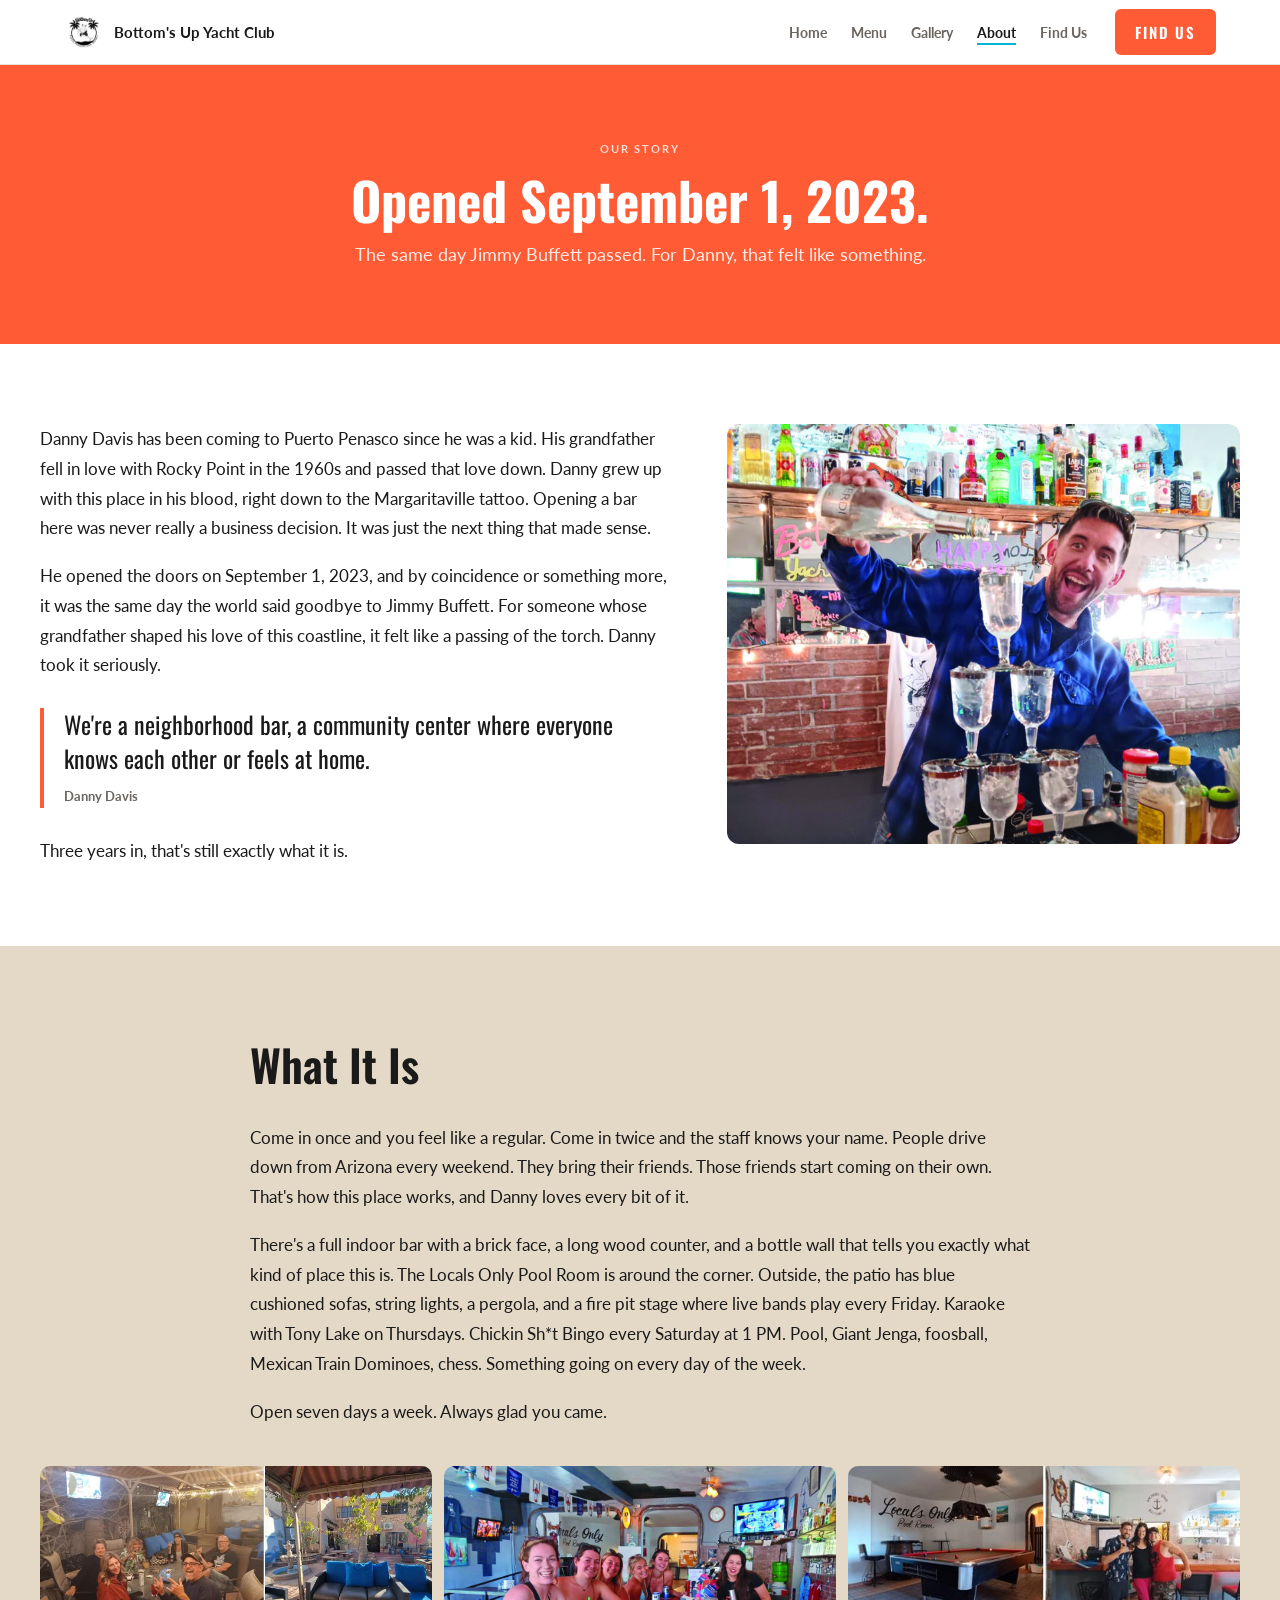
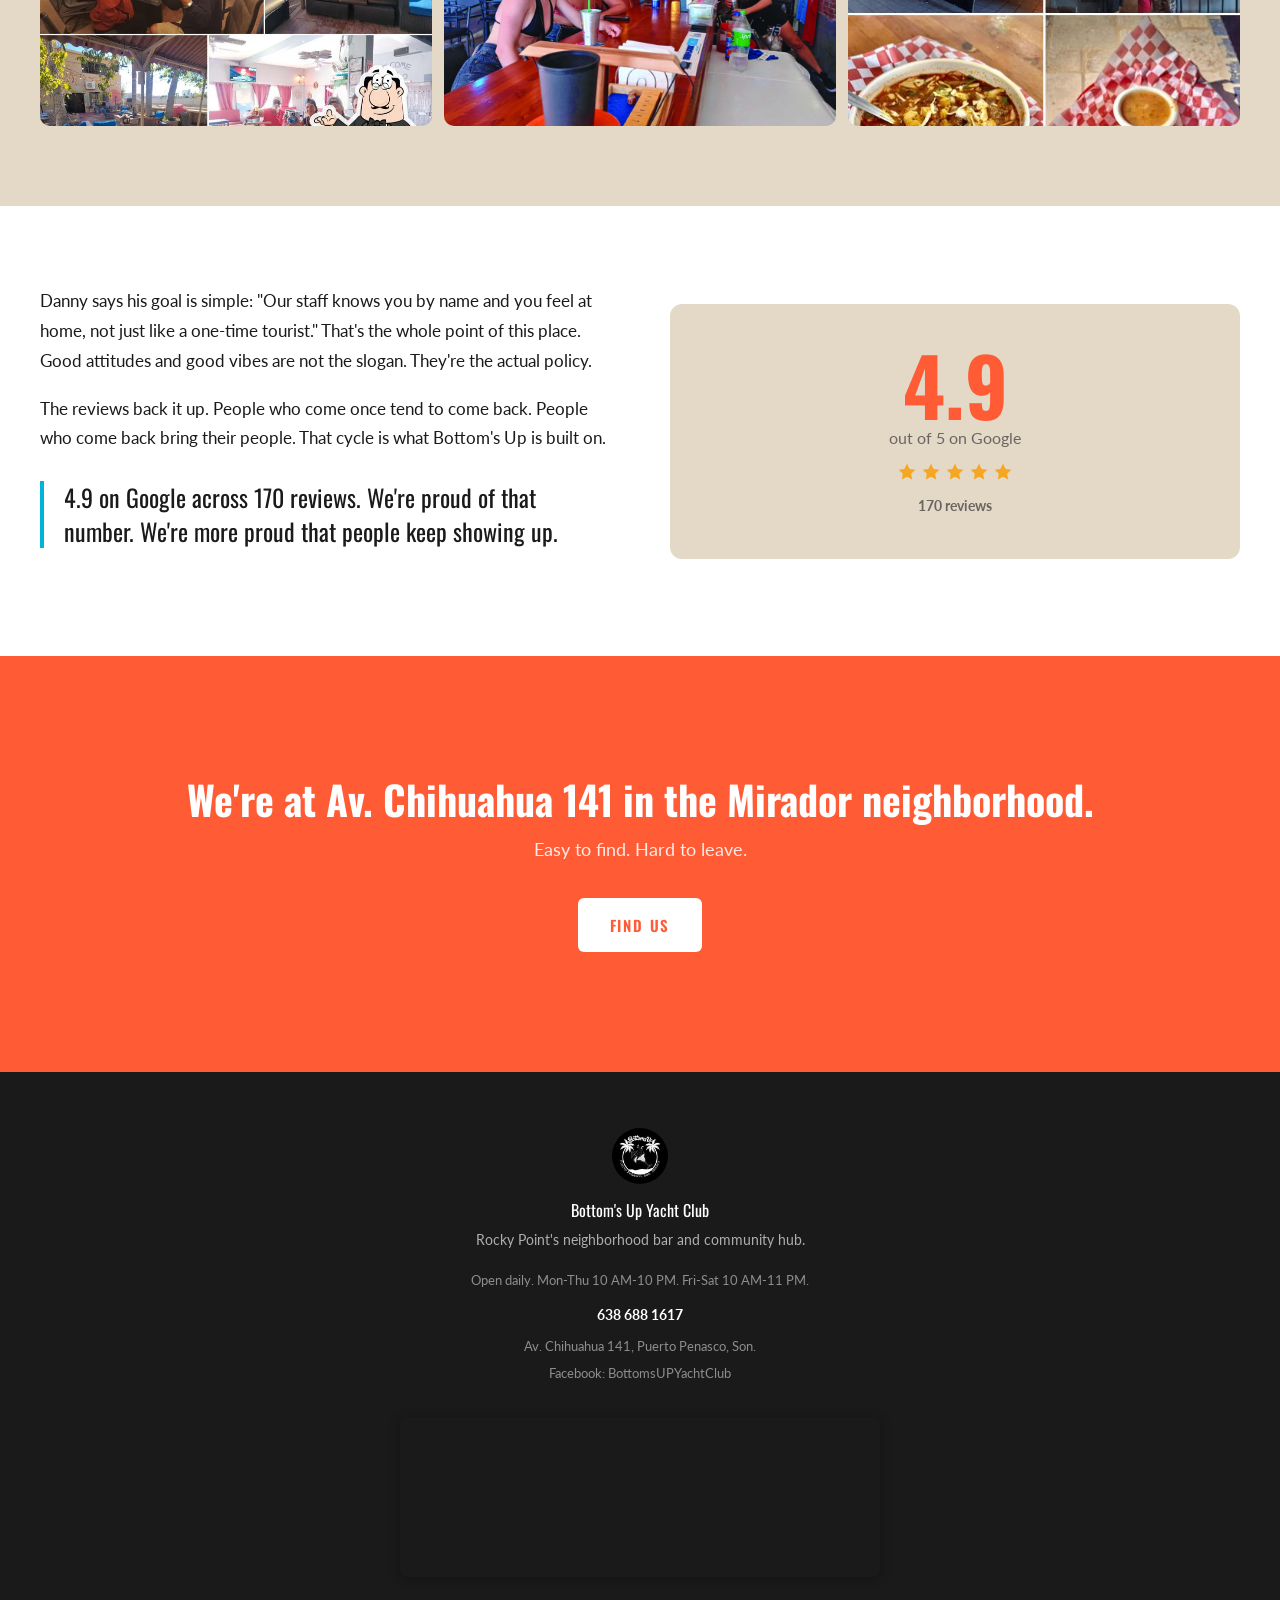
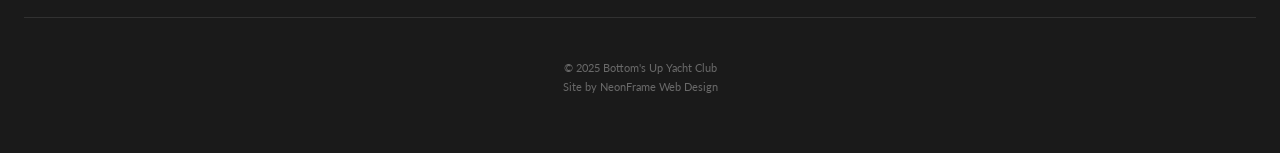
==== commit 09d68d11: "6 fixes: darker sand, review swap, Mirador CTA, footer maps, menu flags removed, full copy rewrite" ====
--- a/about.html
+++ b/about.html
@@ -4,11 +4,11 @@
   <meta charset="UTF-8">
   <meta name="viewport" content="width=device-width, initial-scale=1.0">
   <title>About - Bottom's Up Yacht Club | Puerto Penasco, Mexico</title>
-  <meta name="description" content="Bottom's Up Yacht Club opened September 1, 2023. Danny Davis built a neighborhood bar in Rocky Point -- a community center where everyone feels at home. 4.9 stars on Google.">
+  <meta name="description" content="Bottom's Up Yacht Club opened September 1, 2023 in Rocky Point's Mirador neighborhood. Danny Davis built a place where everyone feels at home. 4.9 stars on Google across 170 reviews.">
 
   <!-- Open Graph -->
   <meta property="og:title" content="About - Bottom's Up Yacht Club">
-  <meta property="og:description" content="The story of Rocky Point's favorite neighborhood bar. Danny Davis. September 1, 2023. The day Bottom's Up opened. Also the day Jimmy Buffett died.">
+  <meta property="og:description" content="The story behind Rocky Point's most-loved neighborhood bar. Danny Davis opened Bottom's Up on September 1, 2023. The community showed up and never left.">
   <meta property="og:image" content="https://neonframewebdev.github.io/bottoms-up-yacht-club/assets/atmosphere_1.jpg">
   <meta property="og:url" content="https://neonframewebdev.github.io/bottoms-up-yacht-club/about.html">
   <meta property="og:type" content="website">
@@ -45,8 +45,8 @@
   <!-- PAGE HERO -->
   <header class="page-hero page-hero--coral" aria-label="About page header">
     <span class="sub-label">Our Story</span>
-    <h1>September 1, 2023.</h1>
-    <p>The day Bottoms Up opened. Also the day Jimmy Buffett died.</p>
+    <h1>Opened September 1, 2023.</h1>
+    <p>The same day Jimmy Buffett passed. For Danny, that felt like something.</p>
   </header>
 
   <!-- OPENING STORY -->
@@ -55,14 +55,16 @@
       <div class="about-two-col">
 
         <div class="text-col appear">
-          <p>Danny Davis didn't plan it that way, but there's something right about it. His grandfather had been coming to Puerto Penasco since the 1960s. Danny grew up with Rocky Point in his blood and a Margaritaville tattoo to prove it. Opening a bar here wasn't a business plan. It was the next logical thing.</p>
+          <p>Danny Davis has been coming to Puerto Penasco since he was a kid. His grandfather fell in love with Rocky Point in the 1960s and passed that love down. Danny grew up with this place in his blood, right down to the Margaritaville tattoo. Opening a bar here was never really a business decision. It was just the next thing that made sense.</p>
+
+          <p>He opened the doors on September 1, 2023, and by coincidence or something more, it was the same day the world said goodbye to Jimmy Buffett. For someone whose grandfather shaped his love of this coastline, it felt like a passing of the torch. Danny took it seriously.</p>
 
           <div class="pull-quote">
-            <blockquote>We're a neighborhood bar -- a community center where everyone knows each other or feels at home.</blockquote>
+            <blockquote>We're a neighborhood bar, a community center where everyone knows each other or feels at home.</blockquote>
             <span class="attribution">Danny Davis</span>
           </div>
 
-          <p>That's not a mission statement. That's just how it is.</p>
+          <p>Three years in, that's still exactly what it is.</p>
         </div>
 
         <div class="appear">
@@ -83,10 +85,9 @@
     <div class="section__inner">
       <div class="about-what-it-is appear">
         <h2>What It Is</h2>
-        <p>We're a neighborhood bar. Danny calls us a community center, and he's not wrong.</p>
-        <p>Come in once and you're a regular. Come in twice and the staff knows your name. People drive down from Arizona every weekend. They bring their friends. Those friends start coming on their own. That's how this works.</p>
-        <p>We've got a full indoor bar with a brick face and a bottle wall. A pool room for locals. A patio with blue sofas, string lights, and a fire pit stage where bands play on Fridays. Karaoke on Thursdays. Chickin Sh*t Bingo on Saturdays. Games everywhere: pool, Jenga, foosball, dominoes, chess.</p>
-        <p>We are open seven days a week. We are always happy to see you.</p>
+        <p>Come in once and you feel like a regular. Come in twice and the staff knows your name. People drive down from Arizona every weekend. They bring their friends. Those friends start coming on their own. That's how this place works, and Danny loves every bit of it.</p>
+        <p>There's a full indoor bar with a brick face, a long wood counter, and a bottle wall that tells you exactly what kind of place this is. The Locals Only Pool Room is around the corner. Outside, the patio has blue cushioned sofas, string lights, a pergola, and a fire pit stage where live bands play every Friday. Karaoke with Tony Lake on Thursdays. Chickin Sh*t Bingo every Saturday at 1 PM. Pool, Giant Jenga, foosball, Mexican Train Dominoes, chess. Something going on every day of the week.</p>
+        <p>Open seven days a week. Always glad you came.</p>
       </div>
 
       <div class="photo-strip appear">
@@ -117,12 +118,11 @@
       <div class="about-feel-grid">
 
         <div class="feel-text appear">
-          <p>"Our staff knows you by name and you feel at home -- not just like a one-time tourist."</p>
-          <p>That's Danny. That's the whole point.</p>
-          <p>Good attitudes and good vibes are the actual policy here. Not a slogan. Just how it is.</p>
+          <p>Danny says his goal is simple: "Our staff knows you by name and you feel at home, not just like a one-time tourist." That's the whole point of this place. Good attitudes and good vibes are not the slogan. They're the actual policy.</p>
+          <p>The reviews back it up. People who come once tend to come back. People who come back bring their people. That cycle is what Bottom's Up is built on.</p>
 
           <div class="pull-quote pull-quote--teal">
-            <blockquote>We've got a 4.9 on Google across 170 reviews. We're proud of that. We're more proud that people keep coming back.</blockquote>
+            <blockquote>4.9 on Google across 170 reviews. We're proud of that number. We're more proud that people keep showing up.</blockquote>
           </div>
         </div>
 
@@ -156,11 +156,23 @@
   <footer class="site-footer" aria-label="Site footer">
     <img src="assets/logo.jpg" alt="Bottom's Up Yacht Club" class="footer-logo">
     <p class="footer-name">Bottom's Up Yacht Club</p>
-    <p class="footer-tagline">Your neighborhood bar in Mexico.</p>
+    <p class="footer-tagline">Rocky Point's neighborhood bar and community hub.</p>
     <p class="footer-hours">Open daily. Mon-Thu 10 AM-10 PM. Fri-Sat 10 AM-11 PM.</p>
     <p class="footer-phone"><a href="tel:+526386881617">638 688 1617</a></p>
     <p class="footer-address">Av. Chihuahua 141, Puerto Penasco, Son.</p>
     <p class="footer-social"><a href="https://www.facebook.com/BottomsUPYachtClub" target="_blank" rel="noopener">Facebook: BottomsUPYachtClub</a></p>
+    <div class="footer-map">
+      <iframe
+        src="https://www.google.com/maps/embed?pb=!1m18!1m12!1m3!1d3468.8!2d-113.5276!3d31.3060!2m3!1f0!2f0!3f0!3m2!1i1024!2i768!4f13.1!3m3!1m2!1s0x86ce8b7f3e3b4a1f%3A0x0!2sAv.%20Chihuahua%20141%2C%20Puerto%20Pe%C3%B1asco%2C%20Sonora%2C%20Mexico!5e0!3m2!1sen!2sus!4v1"
+        title="Bottom's Up Yacht Club on the map"
+        allowfullscreen
+        loading="lazy"
+        referrerpolicy="no-referrer-when-downgrade"
+        width="100%"
+        height="160"
+        style="border:0;"
+      ></iframe>
+    </div>
     <hr class="footer-divider" aria-hidden="true">
     <p class="footer-legal">
       &copy; 2025 Bottom's Up Yacht Club<br>
--- a/css/style.css
+++ b/css/style.css
@@ -12,7 +12,7 @@
   --coral-hover:  #E84A24;
   --teal:         #00B4D8;
   --teal-dark:    #0096C7;
-  --sand:         #FBF6EE;
+  --sand:         #E4D9C7;
   --white:        #FFFFFF;
   --ink:          #1A1A1A;
   --ink-muted:    #6B6560;
@@ -252,43 +252,75 @@
 }
 
 /* ================================================================
-   HERO -- split screen
-   ================================================================ */
+   HERO -- diagonal split screen
+   ================================================================ */
+
+/* Mobile: stacked, photo on top then coral content below */
 .hero {
-  width: 100%;
-}
-
-/* Desktop: 50/50 grid, full viewport height */
-@media (min-width: 768px) {
-  .hero {
-    display: grid;
-    grid-template-columns: 1fr 1fr;
-    height: 100dvh;
-    min-height: 600px;
-  }
-}
-
-/* Photo half */
+  display: flex;
+  flex-direction: column;
+}
+
 .hero__photo {
   position: relative;
   overflow: hidden;
+  width: 100%;
+  height: 56vw;
+  min-height: 260px;
+  max-height: 400px;
+  flex-shrink: 0;
 }
 .hero__photo img {
   width: 100%;
   height: 100%;
   object-fit: cover;
-  object-position: center top;
-}
-.hero__scrim {
-  position: absolute;
-  inset: 0;
-  background: linear-gradient(to top, rgba(26,26,26,0.55) 0%, transparent 40%);
-  pointer-events: none;
-}
+  object-position: center 25%;
+  display: block;
+}
+
+.hero__coral {
+  background: var(--coral);
+  display: flex;
+  align-items: center;
+  justify-content: center;
+  padding: 40px 28px 52px;
+}
+.hero__coral-inner {
+  display: flex;
+  flex-direction: column;
+  align-items: center;
+  text-align: center;
+  gap: 20px;
+  width: 100%;
+  max-width: 420px;
+}
+
+/* Logo badge */
+.hero__logo-wrap {
+  width: 110px;
+  height: 110px;
+  border-radius: 50%;
+  background: var(--white);
+  display: flex;
+  align-items: center;
+  justify-content: center;
+  padding: 8px;
+  box-shadow: 0 4px 20px rgba(0,0,0,0.22);
+  flex-shrink: 0;
+}
+.hero__logo-wrap img {
+  width: 100%;
+  height: 100%;
+  object-fit: contain;
+  border-radius: 50%;
+}
+
+/* Text block */
 .hero__text {
-  position: absolute;
-  bottom: 0; left: 0; right: 0;
-  padding: 0 40px 48px;
+  display: flex;
+  flex-direction: column;
+  width: 100%;
+  align-items: center;
 }
 .hero__location {
   display: block;
@@ -297,117 +329,144 @@
   font-size: 11px;
   text-transform: uppercase;
   letter-spacing: 0.18em;
-  color: var(--white);
+  color: rgba(255,255,255,0.75);
   margin-bottom: 10px;
 }
 .hero__headline {
   font-family: var(--font-display);
   font-weight: 700;
-  font-size: 44px;
+  font-size: 38px;
   color: var(--white);
   line-height: 1.05;
-  margin-bottom: 14px;
+  margin-bottom: 12px;
 }
 .hero__subhead {
   font-family: var(--font-body);
   font-weight: 400;
-  font-size: 17px;
+  font-size: 16px;
   color: rgba(255,255,255,0.88);
-  max-width: 440px;
-  line-height: 1.6;
+  line-height: 1.65;
   margin-bottom: 24px;
+  max-width: 360px;
 }
 .hero__ctas {
   display: flex;
-  flex-direction: column;
   gap: 12px;
+  flex-wrap: wrap;
+  justify-content: center;
 }
 .btn-hero-primary {
   display: inline-flex;
   align-items: center;
   justify-content: center;
   font-family: var(--font-display);
-  font-weight: 600;
-  font-size: 15px;
+  font-weight: 700;
+  font-size: 14px;
   text-transform: uppercase;
   letter-spacing: 0.12em;
-  background: var(--coral);
-  color: var(--white);
+  background: var(--white);
+  color: var(--coral);
   height: 50px;
-  padding: 0 20px;
+  padding: 0 28px;
   border-radius: var(--radius-sm);
-  transition: background 180ms ease, transform 180ms ease;
+  transition: transform 180ms ease, box-shadow 180ms ease;
   white-space: nowrap;
 }
 .btn-hero-primary:hover {
-  background: var(--coral-hover);
   transform: translateY(-2px);
+  box-shadow: 0 6px 20px rgba(0,0,0,0.2);
 }
 .btn-hero-ghost {
   display: inline-flex;
   align-items: center;
   justify-content: center;
   font-family: var(--font-display);
-  font-weight: 600;
-  font-size: 15px;
+  font-weight: 700;
+  font-size: 14px;
   text-transform: uppercase;
   letter-spacing: 0.12em;
   background: transparent;
   color: var(--white);
-  border: 2px solid var(--white);
+  border: 2px solid rgba(255,255,255,0.7);
   height: 50px;
-  padding: 0 20px;
+  padding: 0 28px;
   border-radius: var(--radius-sm);
-  transition: background 180ms ease;
+  transition: background 180ms ease, border-color 180ms ease;
   white-space: nowrap;
 }
-.btn-hero-ghost:hover { background: rgba(255,255,255,0.15); }
-
-/* Badge (coral) half */
-.hero__badge {
-  background: var(--coral);
-  display: flex;
-  align-items: center;
-  justify-content: center;
-}
-.hero__badge img {
-  width: 240px;
-  height: 240px;
-  border-radius: 50%;
-  object-fit: cover;
-  mix-blend-mode: multiply;
-  filter: brightness(1.05) contrast(1.1);
-}
-
-/* Mobile: stacked */
-@media (max-width: 767px) {
+.btn-hero-ghost:hover {
+  background: rgba(255,255,255,0.15);
+  border-color: var(--white);
+}
+
+/* ----------------------------------------------------------------
+   Desktop: side-by-side flexbox row
+   Photo on left (60% wide, diagonal clip), coral on right (flex:1).
+   .hero background is coral so the clipped gap area is seamless.
+   ---------------------------------------------------------------- */
+@media (min-width: 768px) {
   .hero {
-    display: flex;
-    flex-direction: column;
+    flex-direction: row;
+    min-height: 100dvh;
+    background: var(--coral); /* fills the diagonal gap area */
   }
-  .hero__badge {
-    width: 100%;
-    height: 320px;
-    order: 1;
+
+  /* Photo: 60% wide, diagonal clip on right edge, overlaps coral by ~72px */
+  .hero__photo {
+    width: 60%;
+    height: auto;
+    min-height: 100dvh;
+    max-height: none;
     flex-shrink: 0;
+    clip-path: polygon(0 0, 100% 0, 84% 100%, 0 100%);
+    margin-right: -72px; /* photo visually overlaps coral; coral bg fills the gap */
+    z-index: 2;
   }
-  .hero__photo {
-    width: 100%;
-    height: 360px;
-    order: 2;
-    flex-shrink: 0;
+
+  /* Coral panel: flex 1, full-height via flexbox stretch, scrollable if short screen */
+  .hero__coral {
+    flex: 1;
+    min-height: 100dvh;
+    padding: 60px 52px 60px 96px; /* left pad clears the photo overlap zone */
+    align-items: flex-start;
+    justify-content: center;
+    overflow-y: auto;
   }
-  .hero__text { padding: 0 24px 32px; }
-  .hero__headline { font-size: 44px; }
-  .hero__ctas .btn-hero-primary,
-  .hero__ctas .btn-hero-ghost { width: 100%; }
-}
-
-@media (min-width: 768px) {
-  .hero__headline { font-size: 72px; }
-  .hero__subhead { font-size: 20px; }
-  .hero__ctas { flex-direction: row; }
-  .hero__badge img { width: 360px; height: 360px; }
+  .hero__coral-inner {
+    align-items: flex-start;
+    text-align: left;
+    gap: 24px;
+    max-width: 360px;
+  }
+  .hero__text {
+    align-items: flex-start;
+  }
+  .hero__logo-wrap {
+    width: 160px;
+    height: 160px;
+    padding: 10px;
+  }
+  .hero__headline {
+    font-size: 54px;
+  }
+  .hero__subhead {
+    font-size: 17px;
+    max-width: 320px;
+  }
+  .hero__ctas {
+    justify-content: flex-start;
+  }
+}
+
+@media (min-width: 1100px) {
+  .hero__headline { font-size: 64px; }
+  .hero__logo-wrap { width: 180px; height: 180px; }
+  .hero__coral { padding: 60px 64px 60px 104px; }
+}
+
+@media (min-width: 1400px) {
+  .hero__headline { font-size: 76px; }
+  .hero__logo-wrap { width: 200px; height: 200px; }
 }
 
 /* ================================================================
@@ -789,6 +848,20 @@
   transition: color 150ms;
 }
 .footer-social a:hover { color: var(--white); }
+.footer-map {
+  width: 100%;
+  max-width: 480px;
+  margin: 32px auto 0;
+  border-radius: 8px;
+  overflow: hidden;
+  box-shadow: 0 2px 12px rgba(0,0,0,0.3);
+}
+.footer-map iframe {
+  display: block;
+  width: 100%;
+  height: 160px;
+  border: 0;
+}
 .footer-divider {
   width: 100%;
   height: 1px;
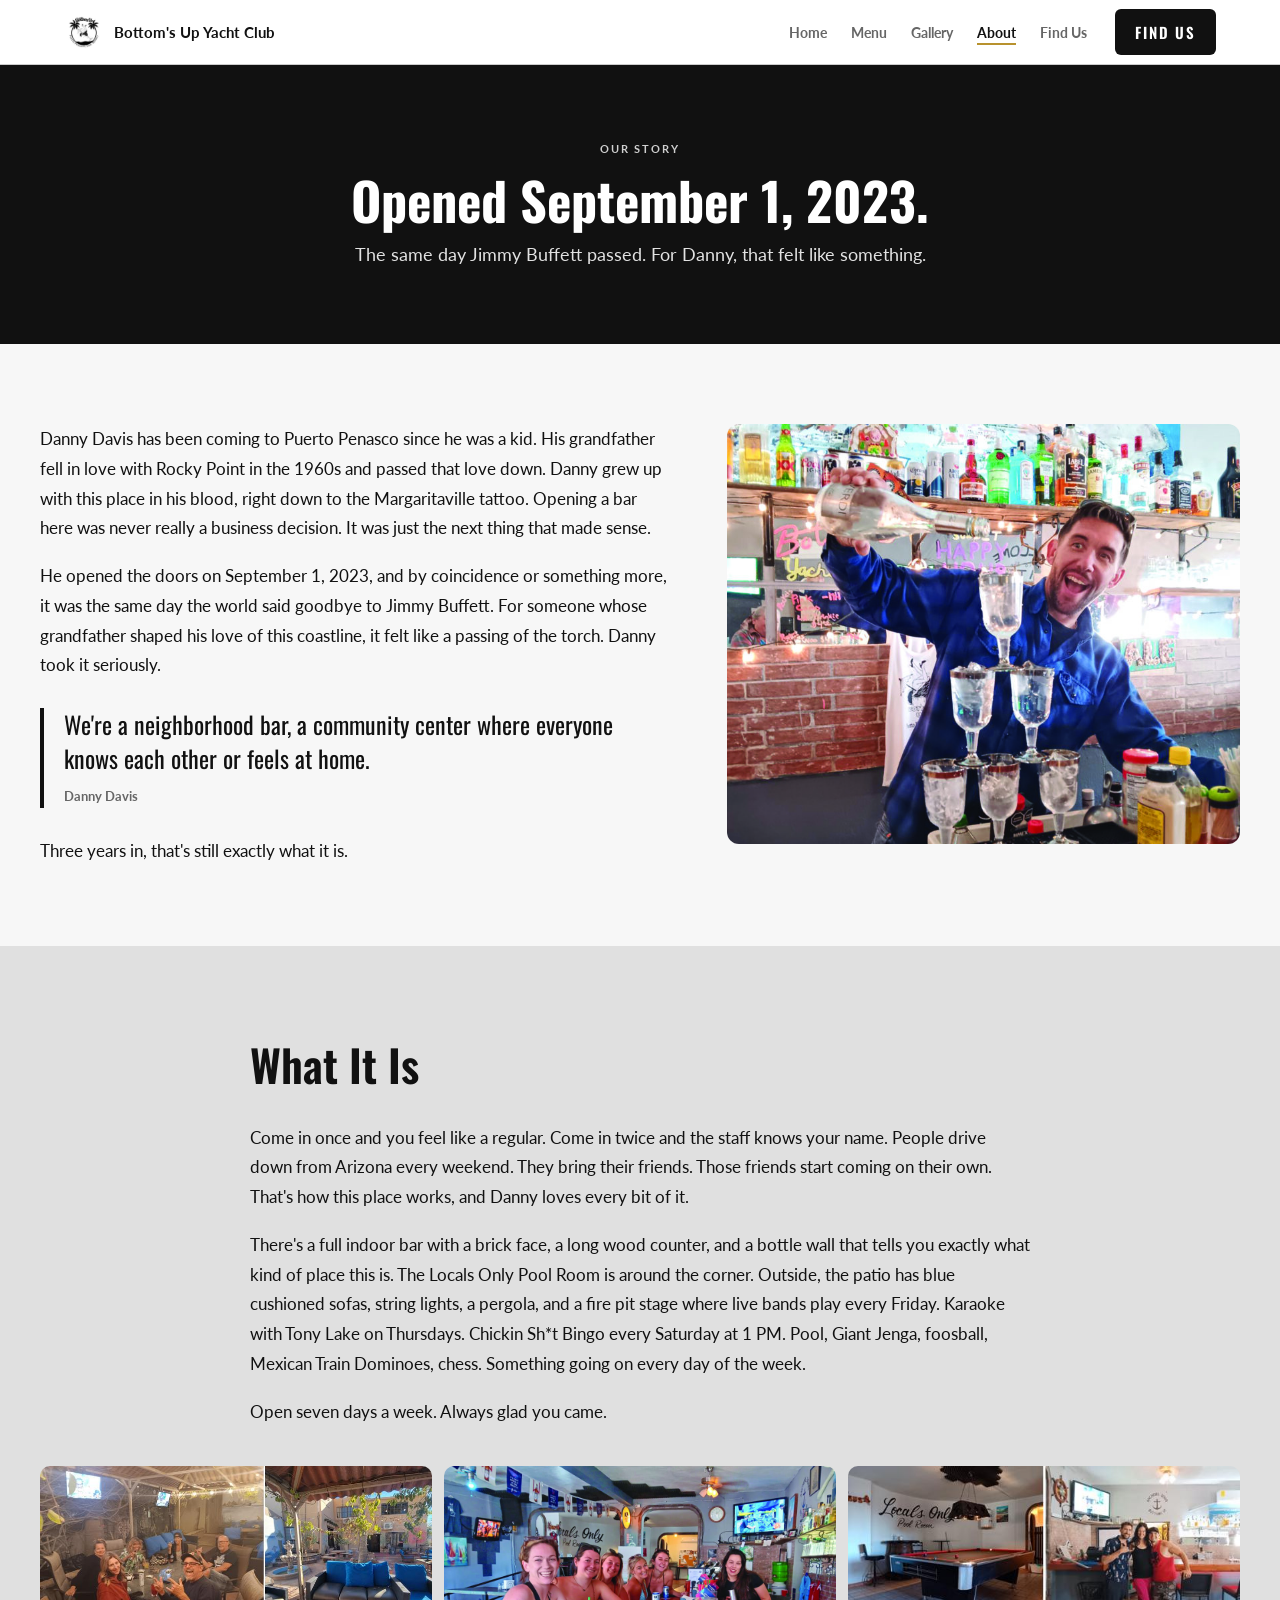
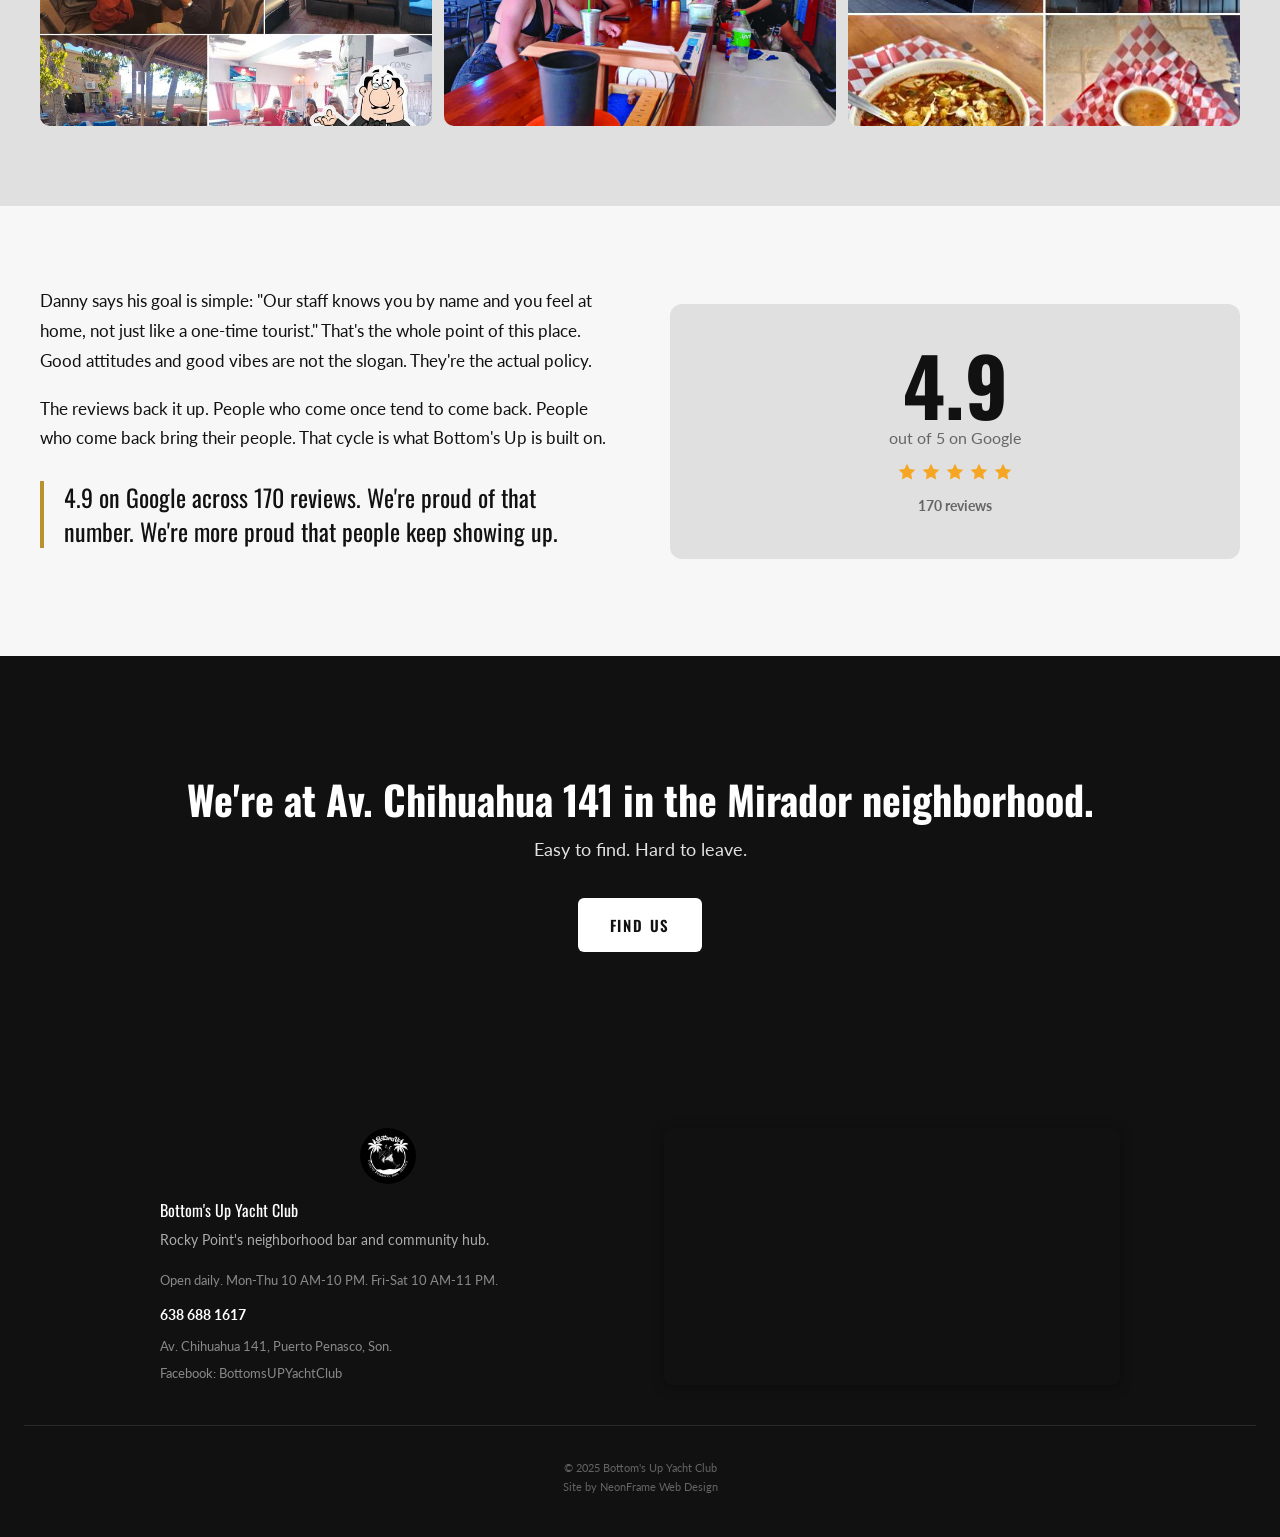
==== commit 9dfc8fa3: "Footer: two-column layout -- contact info left, map right" ====
--- a/about.html
+++ b/about.html
@@ -154,24 +154,28 @@
 
   <!-- FOOTER -->
   <footer class="site-footer" aria-label="Site footer">
-    <img src="assets/logo.jpg" alt="Bottom's Up Yacht Club" class="footer-logo">
-    <p class="footer-name">Bottom's Up Yacht Club</p>
-    <p class="footer-tagline">Rocky Point's neighborhood bar and community hub.</p>
-    <p class="footer-hours">Open daily. Mon-Thu 10 AM-10 PM. Fri-Sat 10 AM-11 PM.</p>
-    <p class="footer-phone"><a href="tel:+526386881617">638 688 1617</a></p>
-    <p class="footer-address">Av. Chihuahua 141, Puerto Penasco, Son.</p>
-    <p class="footer-social"><a href="https://www.facebook.com/BottomsUPYachtClub" target="_blank" rel="noopener">Facebook: BottomsUPYachtClub</a></p>
-    <div class="footer-map">
-      <iframe
-        src="https://www.google.com/maps/embed?pb=!1m18!1m12!1m3!1d3468.8!2d-113.5276!3d31.3060!2m3!1f0!2f0!3f0!3m2!1i1024!2i768!4f13.1!3m3!1m2!1s0x86ce8b7f3e3b4a1f%3A0x0!2sAv.%20Chihuahua%20141%2C%20Puerto%20Pe%C3%B1asco%2C%20Sonora%2C%20Mexico!5e0!3m2!1sen!2sus!4v1"
-        title="Bottom's Up Yacht Club on the map"
-        allowfullscreen
-        loading="lazy"
-        referrerpolicy="no-referrer-when-downgrade"
-        width="100%"
-        height="160"
-        style="border:0;"
-      ></iframe>
+    <div class="footer-body">
+      <div class="footer-info">
+        <img src="assets/logo.jpg" alt="Bottom's Up Yacht Club" class="footer-logo">
+        <p class="footer-name">Bottom's Up Yacht Club</p>
+        <p class="footer-tagline">Rocky Point's neighborhood bar and community hub.</p>
+        <p class="footer-hours">Open daily. Mon-Thu 10 AM-10 PM. Fri-Sat 10 AM-11 PM.</p>
+        <p class="footer-phone"><a href="tel:+526386881617">638 688 1617</a></p>
+        <p class="footer-address">Av. Chihuahua 141, Puerto Penasco, Son.</p>
+        <p class="footer-social"><a href="https://www.facebook.com/BottomsUPYachtClub" target="_blank" rel="noopener">Facebook: BottomsUPYachtClub</a></p>
+      </div>
+      <div class="footer-map">
+        <iframe
+          src="https://www.google.com/maps/embed?pb=!1m18!1m12!1m3!1d3468.8!2d-113.5276!3d31.3060!2m3!1f0!2f0!3f0!3m2!1i1024!2i768!4f13.1!3m3!1m2!1s0x86ce8b7f3e3b4a1f%3A0x0!2sAv.%20Chihuahua%20141%2C%20Puerto%20Pe%C3%B1asco%2C%20Sonora%2C%20Mexico!5e0!3m2!1sen!2sus!4v1"
+          title="Bottom's Up Yacht Club on the map"
+          allowfullscreen
+          loading="lazy"
+          referrerpolicy="no-referrer-when-downgrade"
+          width="100%"
+          height="220"
+          style="border:0;"
+        ></iframe>
+      </div>
     </div>
     <hr class="footer-divider" aria-hidden="true">
     <p class="footer-legal">
--- a/css/style.css
+++ b/css/style.css
@@ -8,16 +8,17 @@
 
 /* -- CSS Variables ---------------------------------------------- */
 :root {
-  --coral:        #FF5C35;
-  --coral-hover:  #E84A24;
-  --teal:         #00B4D8;
-  --teal-dark:    #0096C7;
-  --sand:         #E4D9C7;
-  --white:        #FFFFFF;
-  --ink:          #1A1A1A;
-  --ink-muted:    #6B6560;
-  --gold:         #F5A623;
-  --card-border:  #E8E2D9;
+  --coral:        #111111;  /* near-black -- hero panel, CTA bands, primary buttons */
+  --coral-hover:  #2D2D2D;  /* charcoal hover */
+  --teal:         #B8922E;  /* gold -- single warm accent: borders, icons, dividers */
+  --teal-dark:    #9A7A22;  /* deeper gold */
+  --sand:         #E0E0E0;  /* light gray -- alternating section background */
+  --section-bg:   #F7F7F7;  /* near-white -- primary section background */
+  --white:        #FFFFFF;  /* nav, buttons, logo circle, cards, inputs */
+  --ink:          #111111;
+  --ink-muted:    #666666;
+  --gold:         #F5A623;  /* star ratings only */
+  --card-border:  #CCCCCC;
 
   --font-display: 'Oswald', sans-serif;
   --font-body:    'Lato', sans-serif;
@@ -365,7 +366,7 @@
   text-transform: uppercase;
   letter-spacing: 0.12em;
   background: var(--white);
-  color: var(--coral);
+  color: var(--ink);
   height: 50px;
   padding: 0 28px;
   border-radius: var(--radius-sm);
@@ -479,7 +480,7 @@
   .section { padding: 80px 40px; }
 }
 
-.section--white { background: var(--white); }
+.section--white { background: var(--section-bg); }
 .section--sand  { background: var(--sand); }
 .section--coral { background: var(--coral); }
 .section--ink   { background: var(--ink); }
@@ -782,7 +783,7 @@
   text-transform: uppercase;
   letter-spacing: 0.12em;
   background: var(--white);
-  color: var(--coral);
+  color: var(--ink);
   border-radius: var(--radius-sm);
   padding: 14px 32px;
   transition: background 180ms ease, transform 180ms ease;
@@ -797,9 +798,36 @@
    ================================================================ */
 .site-footer {
   background: var(--ink);
-  padding: 56px 24px;
+  padding: 56px 24px 40px;
   text-align: center;
 }
+
+/* Two-column body: info left, map right */
+.footer-body {
+  display: flex;
+  flex-direction: column;
+  gap: 32px;
+  max-width: 960px;
+  margin: 0 auto;
+}
+@media (min-width: 640px) {
+  .site-footer { text-align: left; }
+  .footer-body {
+    flex-direction: row;
+    align-items: stretch;
+    gap: 48px;
+  }
+  .footer-info { flex: 1; }
+  .footer-map {
+    flex: 1;
+    max-width: none;
+    margin: 0;
+    align-self: stretch;
+  }
+  .footer-map iframe { height: 100%; min-height: 200px; }
+  .footer-logo { margin-left: 0; }
+}
+
 .footer-logo {
   display: block;
   width: 56px;
@@ -826,9 +854,7 @@
   color: rgba(255,255,255,0.50);
   margin-bottom: 8px;
 }
-.footer-phone {
-  margin-bottom: 6px;
-}
+.footer-phone { margin-bottom: 6px; }
 .footer-phone a {
   font-family: var(--font-body);
   font-weight: 700;
@@ -836,7 +862,7 @@
   color: var(--white);
   transition: color 150ms;
 }
-.footer-phone a:hover { color: var(--coral); }
+.footer-phone a:hover { color: rgba(255,255,255,0.7); }
 .footer-address,
 .footer-social {
   font-size: 13px;
@@ -850,16 +876,14 @@
 .footer-social a:hover { color: var(--white); }
 .footer-map {
   width: 100%;
-  max-width: 480px;
-  margin: 32px auto 0;
   border-radius: 8px;
   overflow: hidden;
-  box-shadow: 0 2px 12px rgba(0,0,0,0.3);
+  box-shadow: 0 2px 12px rgba(0,0,0,0.35);
 }
 .footer-map iframe {
   display: block;
   width: 100%;
-  height: 160px;
+  height: 200px;
   border: 0;
 }
 .footer-divider {
@@ -867,12 +891,13 @@
   height: 1px;
   background: rgba(255,255,255,0.10);
   border: none;
-  margin: 40px 0;
+  margin: 40px 0 32px;
 }
 .footer-legal {
   font-size: 11px;
   color: rgba(255,255,255,0.35);
   line-height: 1.8;
+  text-align: center;
 }
 .footer-legal a {
   color: rgba(255,255,255,0.35);
@@ -898,7 +923,7 @@
 
 .page-hero--coral { background: var(--coral); }
 .page-hero--sand  { background: var(--sand); }
-.page-hero--white { background: var(--white); }
+.page-hero--white { background: var(--section-bg); }
 
 .page-hero .sub-label {
   display: block;
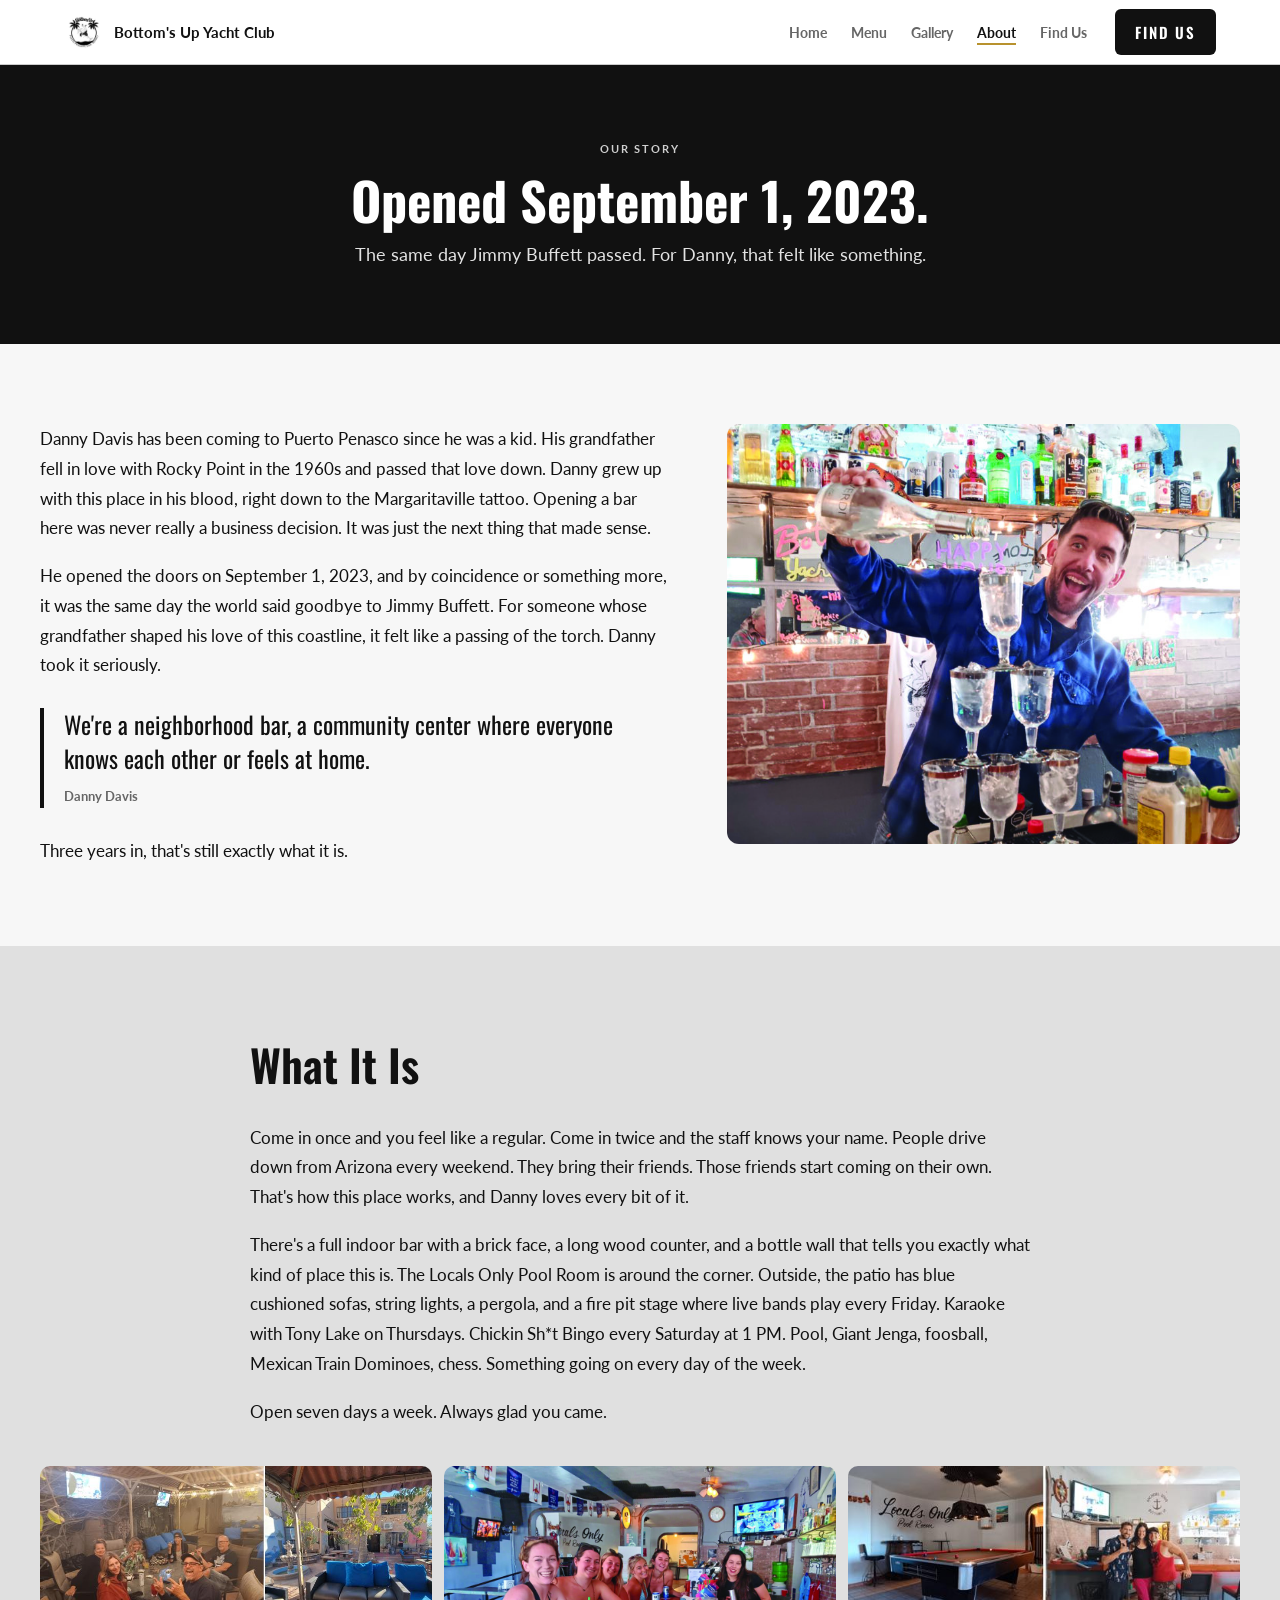
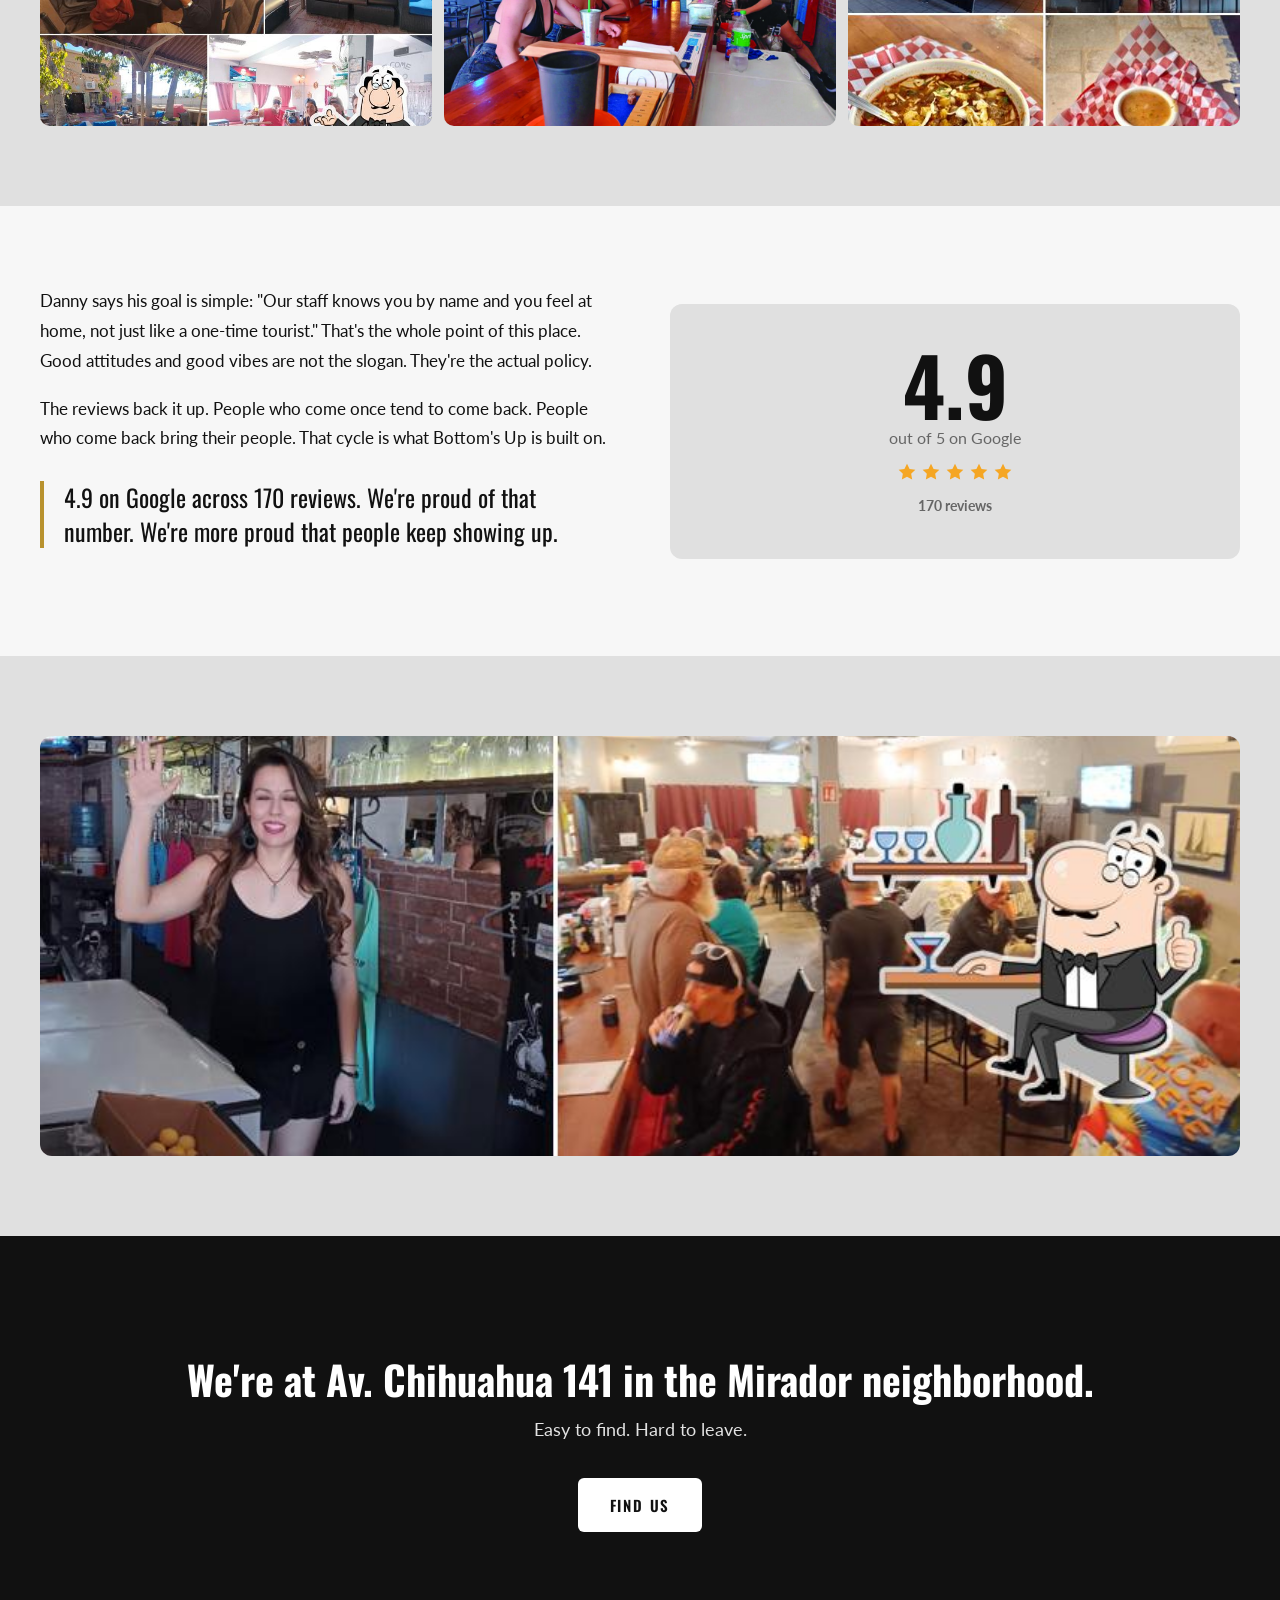
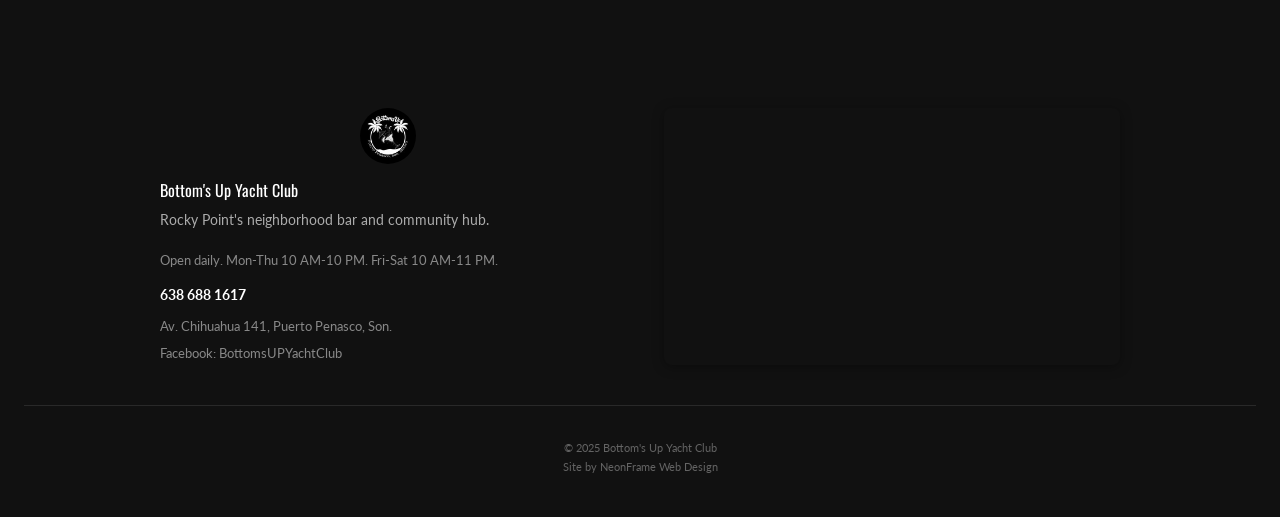
==== commit 4eaf601a: "Gallery: remove staff section, relocate bartender photo to about, rename three captions; menu: cente" ====
--- a/about.html
+++ b/about.html
@@ -143,6 +143,19 @@
     </div>
   </section>
 
+  <!-- COMMUNITY PHOTO -->
+  <section class="section section--sand" aria-label="The community">
+    <div class="section__inner" style="text-align: center;">
+      <img
+        src="assets/interior_3.jpg"
+        alt="The crew at Bottom's Up Yacht Club"
+        class="about-photo"
+        style="object-position: center bottom;"
+        loading="lazy"
+      >
+    </div>
+  </section>
+
   <!-- CORAL CTA BAND -->
   <section class="section--coral" aria-label="Find us">
     <div class="cta-band appear">
--- a/css/style.css
+++ b/css/style.css
@@ -272,11 +272,25 @@
   flex-shrink: 0;
 }
 .hero__photo img {
+  position: absolute;
+  inset: 0;
   width: 100%;
   height: 100%;
   object-fit: cover;
   object-position: center 25%;
   display: block;
+  z-index: 1; /* no-JS fallback, sits behind the dusk canvas */
+}
+/* Code-driven dusk scene -- paints over the fallback photo */
+.hero__canvas {
+  position: absolute;
+  inset: 0;
+  width: 100%;
+  height: 100%;
+  display: block;
+  z-index: 2;
+  /* gradient matches the canvas sky so there is no flash before paint */
+  background: linear-gradient(to bottom, #14102b 0%, #46295c 34%, #b65a4e 62%, #e8894a 83%, #f7c46b 100%);
 }
 
 .hero__coral {
@@ -1418,3 +1432,149 @@
   color: var(--ink);
   line-height: 1.6;
 }
+
+/* ================================================================
+   CHICKIN SH*T BINGO -- interactive board (js/bingo.js)
+   Black-and-gold feature: a hen waddles the grid and claims a square.
+   ================================================================ */
+.section--bingo {
+  background: var(--ink);
+  background-image:
+    radial-gradient(120% 80% at 50% -10%, rgba(184,146,46,0.16), transparent 60%);
+}
+.bingo-header { text-align: center; max-width: 640px; margin: 0 auto 36px; }
+.bingo-eyebrow { color: var(--teal); }
+.bingo-header h2 {
+  font-family: var(--font-display);
+  font-weight: 700;
+  font-size: 32px;
+  color: var(--white);
+  line-height: 1.1;
+  margin-bottom: 14px;
+}
+@media (min-width: 768px) { .bingo-header h2 { font-size: 44px; } }
+.bingo-header p {
+  font-size: 16px;
+  color: rgba(255,255,255,0.74);
+  line-height: 1.7;
+}
+
+.bingo-stage { max-width: 560px; margin: 0 auto; }
+
+/* The board: 5 x 4 grid of numbered squares, chicken layered on top */
+.bingo-board {
+  position: relative;
+  display: grid;
+  grid-template-columns: repeat(5, 1fr);
+  gap: 8px;
+  padding: 14px;
+  border: 1px solid rgba(184,146,46,0.35);
+  border-radius: var(--radius-lg);
+  background:
+    linear-gradient(180deg, rgba(255,255,255,0.02), rgba(0,0,0,0.25)),
+    #0c0c0c;
+  box-shadow: inset 0 0 40px rgba(0,0,0,0.6), 0 18px 50px rgba(0,0,0,0.45);
+}
+
+.bingo-sq {
+  position: relative;
+  aspect-ratio: 1 / 1;
+  display: flex;
+  align-items: center;
+  justify-content: center;
+  font-family: var(--font-display);
+  font-weight: 600;
+  font-size: clamp(15px, 4.4vw, 22px);
+  color: rgba(245,232,200,0.62);
+  background: rgba(255,255,255,0.035);
+  border: 1px solid rgba(184,146,46,0.22);
+  border-radius: var(--radius-sm);
+  cursor: pointer;
+  transition: background 180ms ease, color 180ms ease,
+              border-color 180ms ease, transform 180ms ease, box-shadow 180ms ease;
+}
+.bingo-sq:hover { background: rgba(184,146,46,0.14); color: var(--white); }
+.bingo-sq:focus-visible { outline: 2px solid var(--teal); outline-offset: 2px; }
+
+/* user's called number */
+.bingo-sq.is-picked {
+  border-color: var(--teal);
+  color: #ffe9a8;
+  box-shadow: 0 0 0 1px var(--teal) inset;
+}
+
+/* the winning square the hen claims */
+.bingo-sq.is-winner {
+  color: #1a1206;
+  background: radial-gradient(circle at 50% 40%, #ffe08a, #cf9e2c);
+  border-color: #ffe08a;
+  box-shadow: 0 0 22px rgba(255,210,110,0.65);
+  transform: scale(1.06);
+  animation: bingoPop 480ms ease;
+  z-index: 1;
+}
+@keyframes bingoPop {
+  0%   { transform: scale(0.9); }
+  55%  { transform: scale(1.14); }
+  100% { transform: scale(1.06); }
+}
+
+.bingo-caption {
+  text-align: center;
+  margin-top: 20px;
+  min-height: 1.5em;
+  font-family: var(--font-display);
+  font-weight: 600;
+  font-size: 17px;
+  letter-spacing: 0.01em;
+  color: rgba(255,255,255,0.85);
+}
+.bingo-caption strong { color: var(--teal); }
+
+/* The chicken -- outer element handles glide between squares */
+.bingo-chicken {
+  position: absolute;
+  top: 0;
+  left: 0;
+  width: 46px;
+  height: 46px;
+  margin: -23px 0 0 -23px;       /* center on target point */
+  pointer-events: none;
+  z-index: 3;
+  transition: transform 1s cubic-bezier(0.45, 0, 0.25, 1);
+  will-change: transform;
+}
+/* inner element handles facing + waddle so it doesn't fight the glide */
+.bingo-chicken__inner {
+  width: 100%;
+  height: 100%;
+  transform-origin: 50% 90%;
+}
+.bingo-chicken__inner svg { width: 100%; height: 100%; display: block;
+  filter: drop-shadow(0 4px 5px rgba(0,0,0,0.5)); }
+.bingo-chicken.face-right .bingo-chicken__inner { transform: scaleX(-1); }
+.bingo-chicken.is-walking .bingo-chicken__inner { animation: hopWaddle 360ms ease-in-out infinite; }
+.bingo-chicken.face-right.is-walking .bingo-chicken__inner { animation: hopWaddleR 360ms ease-in-out infinite; }
+.bingo-chicken.is-pecking .bingo-chicken__inner { animation: peck 320ms ease; }
+
+@keyframes hopWaddle {
+  0%, 100% { transform: translateY(0) rotate(-4deg); }
+  50%      { transform: translateY(-4px) rotate(4deg); }
+}
+@keyframes hopWaddleR {
+  0%, 100% { transform: scaleX(-1) translateY(0) rotate(-4deg); }
+  50%      { transform: scaleX(-1) translateY(-4px) rotate(4deg); }
+}
+@keyframes peck {
+  0%, 100% { transform: rotate(0); }
+  40%      { transform: translateY(3px) rotate(10deg); }
+  70%      { transform: rotate(-3deg); }
+}
+
+@media (prefers-reduced-motion: reduce) {
+  .bingo-chicken { transition: none; }
+  .bingo-chicken.is-walking .bingo-chicken__inner,
+  .bingo-chicken.face-right.is-walking .bingo-chicken__inner,
+  .bingo-chicken.is-pecking .bingo-chicken__inner { animation: none; }
+  .bingo-sq.is-winner { animation: none; }
+}
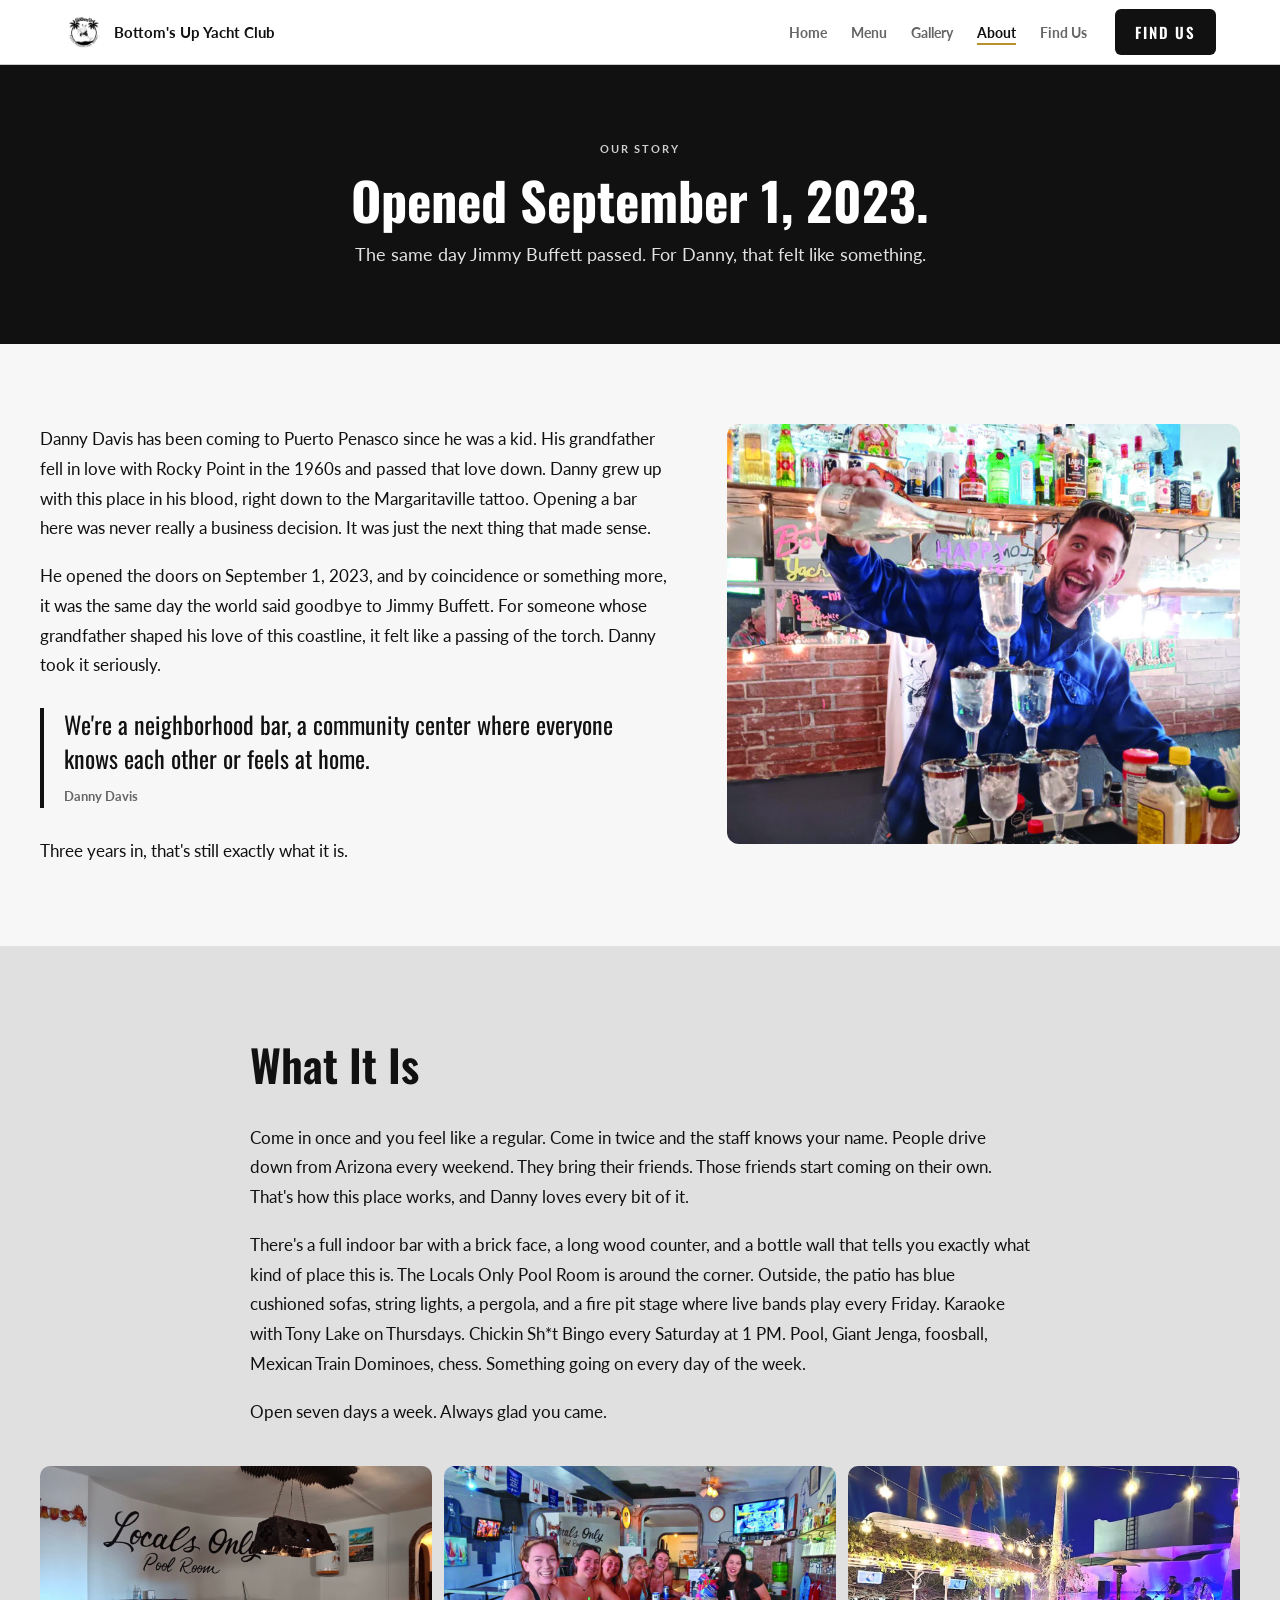
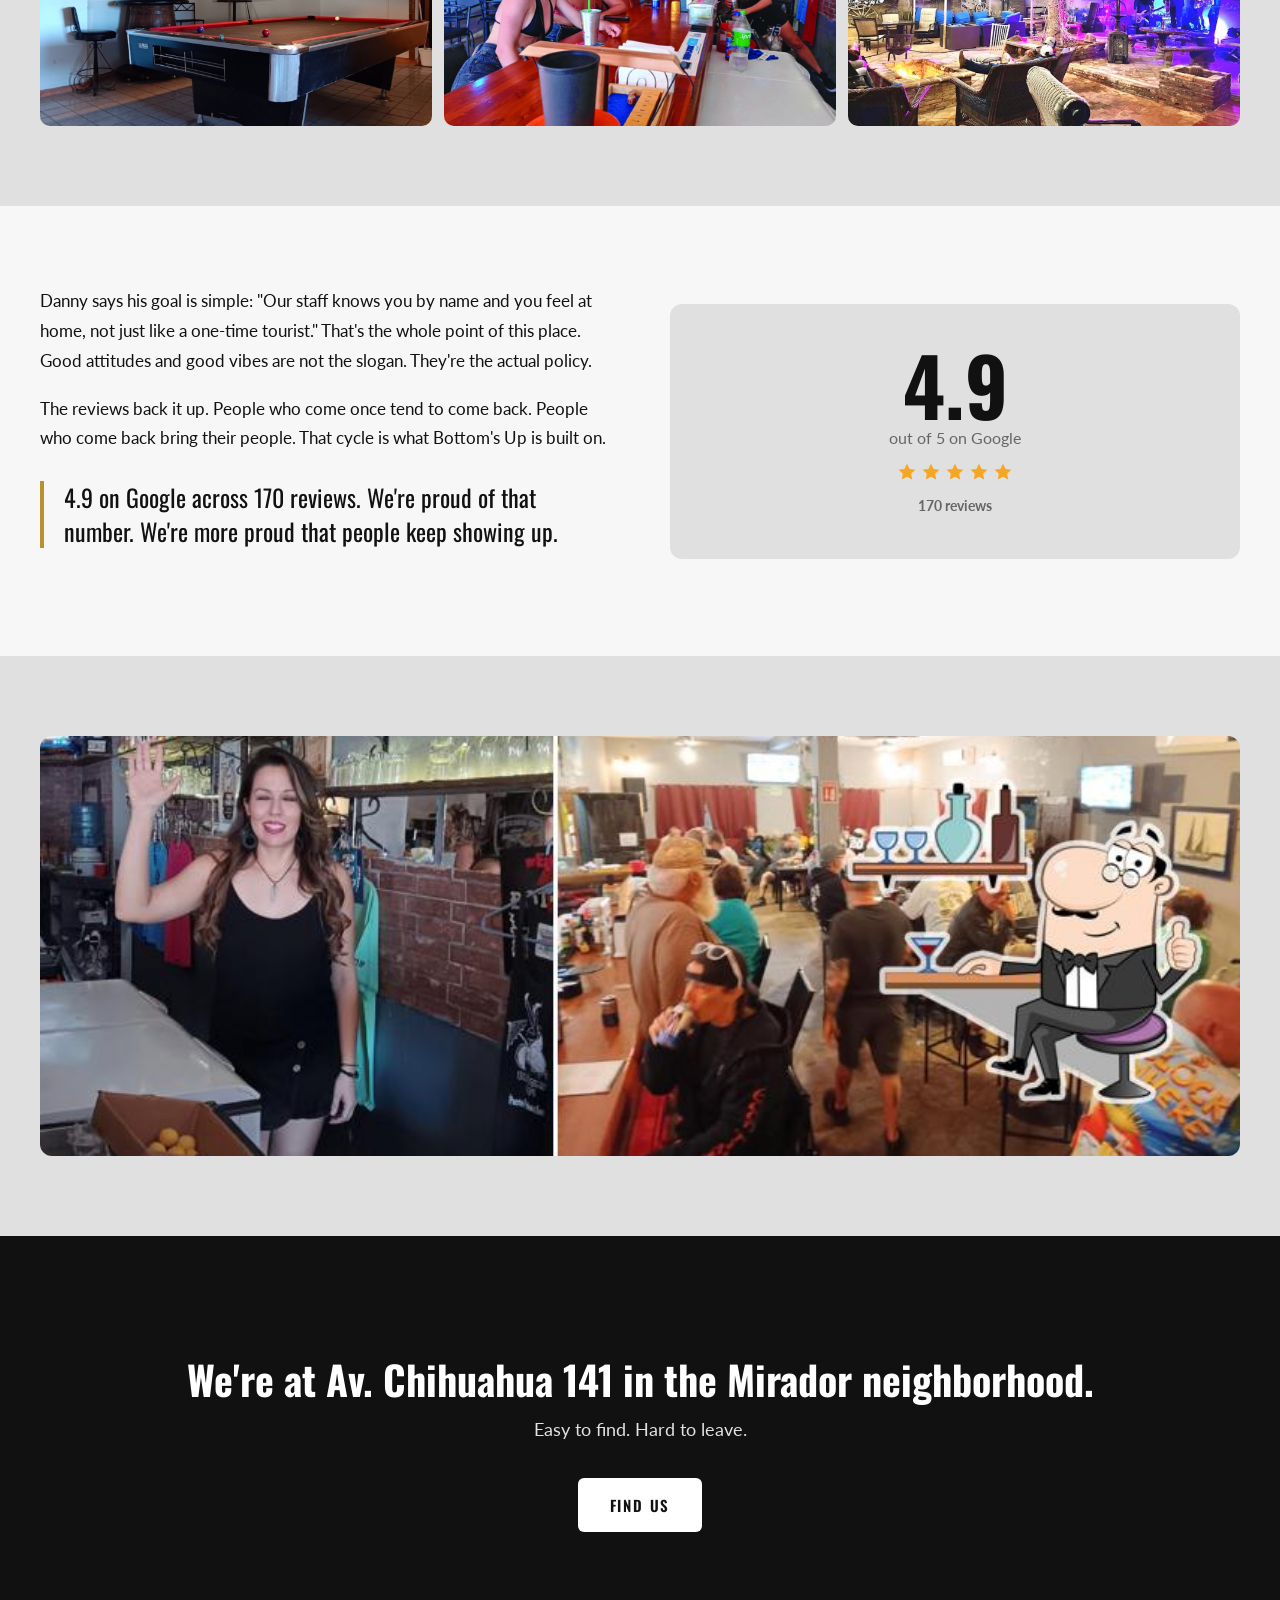
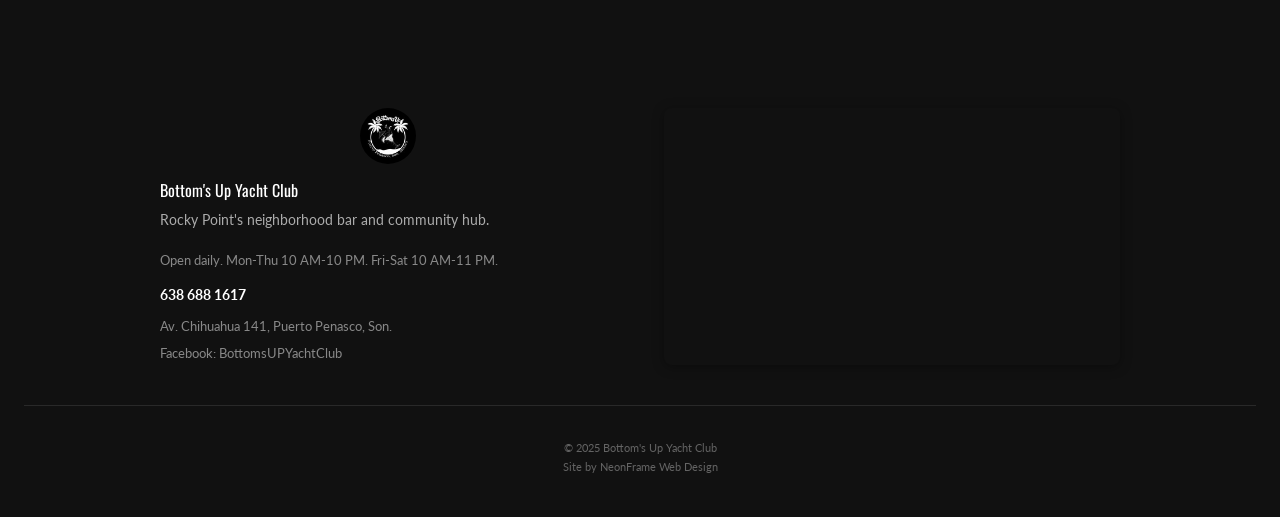
==== commit d9df60ec: "Replace end photos in about page What It Is strip Left: Locals Only Pool Room shot. Right: patio at " ====
--- a/about.html
+++ b/about.html
@@ -92,9 +92,8 @@
 
       <div class="photo-strip appear">
         <img
-          src="assets/interior_2.jpg"
-          alt="Outdoor patio with blue cushioned sofas"
-          style="object-position: top right;"
+          src="assets/about_pool_room.jpg"
+          alt="Locals Only Pool Room at Bottom's Up Yacht Club"
           loading="lazy"
         >
         <img
@@ -103,9 +102,9 @@
           loading="lazy"
         >
         <img
-          src="assets/interior_5.jpg"
-          alt="Locals Only Pool Room"
-          style="object-position: top left;"
+          src="assets/about_patio_night.jpg"
+          alt="Patio at night with live band and string lights at Bottom's Up Yacht Club"
+          style="object-position: center 40%;"
           loading="lazy"
         >
       </div>
--- a/css/style.css
+++ b/css/style.css
@@ -654,6 +654,92 @@
 .event-card p a:hover { color: var(--teal-dark); }
 
 /* ================================================================
+   EVENTS — photo-driven (home page)
+   ================================================================ */
+.section--events-dark {
+  background: #141414;
+  padding: var(--section-pad) 0;
+}
+
+.events-photo-grid {
+  display: grid;
+  grid-template-columns: repeat(3, 1fr);
+  gap: 16px;
+  margin-top: 40px;
+  margin-bottom: 32px;
+}
+.event-photo-card {
+  position: relative;
+  border-radius: var(--radius-lg);
+  overflow: hidden;
+  height: 420px;
+  cursor: default;
+}
+.event-photo-card img {
+  position: absolute;
+  inset: 0;
+  width: 100%;
+  height: 100%;
+  object-fit: cover;
+  object-position: center;
+  transition: transform 0.4s ease;
+}
+.event-photo-card:hover img { transform: scale(1.04); }
+.event-photo-card__overlay {
+  position: absolute;
+  inset: 0;
+  background: linear-gradient(to top, rgba(0,0,0,0.90) 35%, rgba(0,0,0,0.15) 100%);
+}
+.event-photo-card__text {
+  position: absolute;
+  bottom: 0;
+  left: 0;
+  right: 0;
+  padding: 28px 24px;
+}
+.event-day-label {
+  font-size: 11px;
+  font-weight: 700;
+  text-transform: uppercase;
+  letter-spacing: 0.12em;
+  color: #fff;
+  background: var(--coral);
+  display: inline-block;
+  padding: 3px 9px;
+  border-radius: 4px;
+  margin-bottom: 10px;
+}
+.event-photo-card__text h3 {
+  font-family: var(--font-display);
+  font-size: 26px;
+  font-weight: 600;
+  color: #fff;
+  margin-bottom: 8px;
+  line-height: 1.2;
+}
+.event-photo-card__text p {
+  font-size: 14px;
+  line-height: 1.5;
+  color: rgba(255,255,255,0.78);
+  margin: 0;
+}
+.events-private-note {
+  text-align: center;
+  color: rgba(255,255,255,0.50);
+  font-size: 14px;
+  line-height: 1.6;
+}
+.events-private-note a {
+  color: #fff;
+  text-decoration: underline;
+  text-underline-offset: 2px;
+}
+@media (max-width: 767px) {
+  .events-photo-grid { grid-template-columns: 1fr; }
+  .event-photo-card { height: 300px; }
+}
+
+/* ================================================================
    REVIEWS
    ================================================================ */
 .reviews-header {
@@ -1096,21 +1182,232 @@
   display: block;
 }
 
-.food-photos-row {
-  display: flex;
+.food-photo-grid {
+  display: grid;
+  grid-template-columns: repeat(3, 1fr);
   gap: 12px;
-}
-.food-photos-row img {
-  flex: 1;
-  width: 50%;
+  margin-top: 40px;
+}
+.food-photo-grid img {
+  width: 100%;
   height: 280px;
   object-fit: cover;
   border-radius: var(--radius-lg);
+  display: block;
 }
 @media (max-width: 767px) {
-  .food-photos-row { flex-direction: column; }
-  .food-photos-row img { width: 100%; height: 200px; flex: none; }
-}
+  .food-photo-grid { grid-template-columns: repeat(2, 1fr); }
+  .food-photo-grid img { height: 200px; }
+}
+@media (max-width: 479px) {
+  .food-photo-grid { grid-template-columns: 1fr; }
+}
+
+/* ================================================================
+   MENU PAGE v2 — hero, drinks split, bar strip, menu boards
+   ================================================================ */
+
+/* Full-bleed cocktail hero */
+.menu-hero {
+  position: relative;
+  height: 62vh;
+  min-height: 400px;
+  display: flex;
+  align-items: center;
+  justify-content: center;
+  overflow: hidden;
+}
+.menu-hero__bg {
+  position: absolute;
+  inset: 0;
+  width: 100%;
+  height: 100%;
+  object-fit: cover;
+  object-position: center 35%;
+}
+.menu-hero__overlay {
+  position: absolute;
+  inset: 0;
+  background: linear-gradient(170deg, rgba(0,0,0,0.28) 0%, rgba(0,0,0,0.84) 100%);
+}
+.menu-hero__content {
+  position: relative;
+  z-index: 2;
+  text-align: center;
+  padding: 0 24px;
+  max-width: 720px;
+}
+.menu-hero__content .sub-label {
+  color: var(--teal);
+  margin-bottom: 14px;
+}
+.menu-hero__content h1 {
+  font-family: var(--font-display);
+  font-weight: 700;
+  font-size: 46px;
+  color: var(--white);
+  line-height: 1.05;
+  margin-bottom: 18px;
+  text-transform: uppercase;
+  letter-spacing: 0.02em;
+}
+@media (min-width: 768px) {
+  .menu-hero { height: 72vh; }
+  .menu-hero__content h1 { font-size: 84px; }
+}
+.menu-hero__content p {
+  font-size: 17px;
+  color: rgba(255,255,255,0.82);
+  max-width: 500px;
+  margin: 0 auto;
+  line-height: 1.6;
+}
+
+/* Drinks — text left, photo right, full-height */
+.drinks-split {
+  display: grid;
+  grid-template-columns: 1fr;
+}
+@media (min-width: 768px) {
+  .drinks-split { grid-template-columns: 1fr 1fr; min-height: 540px; }
+}
+.drinks-split__text {
+  padding: 56px 40px;
+  display: flex;
+  flex-direction: column;
+  justify-content: center;
+  background: var(--section-bg);
+}
+.drinks-split__photo {
+  position: relative;
+  min-height: 300px;
+  overflow: hidden;
+}
+.drinks-split__photo img {
+  position: absolute;
+  inset: 0;
+  width: 100%;
+  height: 100%;
+  object-fit: cover;
+  object-position: center;
+}
+
+/* Cinematic 2-panel bar strip */
+.bar-moment-strip {
+  display: grid;
+  grid-template-columns: 1fr 1fr;
+}
+.bar-moment-strip__panel {
+  position: relative;
+  height: 500px;
+  overflow: hidden;
+}
+.bar-moment-strip__panel img {
+  position: absolute;
+  inset: 0;
+  width: 100%;
+  height: 100%;
+  object-fit: cover;
+  display: block;
+  transition: transform 0.6s ease;
+}
+.bar-moment-strip__panel:hover img { transform: scale(1.05); }
+@media (max-width: 767px) {
+  .bar-moment-strip { grid-template-columns: 1fr; }
+  .bar-moment-strip__panel { height: 240px; }
+}
+
+/* Dark section for menu boards */
+.section--dark {
+  background: #0A0A0A;
+  padding: 72px 24px;
+}
+.menu-boards-heading {
+  font-family: var(--font-display);
+  font-weight: 700;
+  font-size: 40px;
+  color: var(--white);
+  text-align: center;
+  text-transform: uppercase;
+  letter-spacing: 0.04em;
+  margin-bottom: 8px;
+}
+@media (min-width: 768px) { .menu-boards-heading { font-size: 60px; } }
+.menu-boards-sub {
+  text-align: center;
+  color: var(--teal);
+  font-size: 12px;
+  font-weight: 700;
+  letter-spacing: 0.16em;
+  text-transform: uppercase;
+  margin-bottom: 52px;
+}
+.menu-boards-grid {
+  display: grid;
+  grid-template-columns: 1fr;
+  gap: 10px;
+  margin: 0 auto 10px;
+}
+@media (min-width: 768px) { .menu-boards-grid { grid-template-columns: repeat(3, 1fr); } }
+.menu-boards-grid--two { max-width: 680px; align-items: center; }
+@media (min-width: 768px) { .menu-boards-grid--two { grid-template-columns: repeat(2, 1fr); } }
+.menu-board-item {
+  border-radius: var(--radius-md);
+  overflow: hidden;
+  border: 1px solid rgba(184,146,46,0.22);
+  cursor: zoom-in;
+  transition: transform 0.25s ease, box-shadow 0.25s ease;
+}
+.menu-board-item:hover {
+  transform: scale(1.02);
+  box-shadow: 0 8px 32px rgba(0,0,0,0.5);
+}
+.menu-board-item img {
+  width: 100%;
+  height: auto;
+  display: block;
+}
+
+/* Lightbox */
+.lightbox {
+  display: none;
+  position: fixed;
+  inset: 0;
+  z-index: 900;
+  background: rgba(0,0,0,0.94);
+  align-items: center;
+  justify-content: center;
+  padding: 20px;
+  cursor: zoom-out;
+}
+.lightbox.is-open { display: flex; }
+.lightbox__img {
+  max-width: 92vw;
+  max-height: 92vh;
+  object-fit: contain;
+  border-radius: var(--radius-md);
+  cursor: default;
+  box-shadow: 0 8px 40px rgba(0,0,0,0.6);
+}
+.lightbox__close {
+  position: absolute;
+  top: 16px;
+  right: 20px;
+  background: rgba(255,255,255,0.14);
+  border: none;
+  color: var(--white);
+  font-size: 22px;
+  line-height: 1;
+  width: 40px;
+  height: 40px;
+  border-radius: 50%;
+  cursor: pointer;
+  display: flex;
+  align-items: center;
+  justify-content: center;
+  transition: background 150ms;
+}
+.lightbox__close:hover { background: rgba(255,255,255,0.28); }
 
 /* Events table on menu */
 .menu-events-h2 {
@@ -1157,34 +1454,118 @@
 .private-note a:hover { color: var(--teal-dark); }
 
 /* ================================================================
-   GALLERY PAGE
+   GALLERY PAGE — dark masonry
    ================================================================ */
-.gallery-grid {
-  columns: 1;
-  column-gap: 16px;
-}
-@media (min-width: 600px) { .gallery-grid { columns: 2; } }
-@media (min-width: 960px) { .gallery-grid { columns: 3; column-gap: 20px; } }
-
-.gallery-item {
+.gallery-hero {
+  position: relative;
+  min-height: 480px;
+  display: flex;
+  align-items: center;
+  justify-content: center;
+  text-align: center;
+  overflow: hidden;
+  padding: 80px 24px 64px;
+}
+.gallery-hero__bg {
+  position: absolute;
+  inset: 0;
+  width: 100%;
+  height: 100%;
+  object-fit: cover;
+  object-position: center 40%;
+}
+.gallery-hero__overlay {
+  position: absolute;
+  inset: 0;
+  background: linear-gradient(to bottom, rgba(0,0,0,0.60) 0%, rgba(0,0,0,0.45) 100%);
+}
+.gallery-hero__inner {
+  position: relative;
+  z-index: 1;
+  max-width: 640px;
+  margin: 0 auto;
+}
+.gallery-hero__label { color: var(--teal); margin-bottom: 12px; }
+.gallery-hero h1 {
+  font-family: var(--font-display);
+  font-size: 44px;
+  font-weight: 700;
+  color: #fff;
+  margin-bottom: 14px;
+  line-height: 1.15;
+}
+@media (min-width: 768px) { .gallery-hero h1 { font-size: 58px; } }
+.gallery-hero p {
+  font-size: 17px;
+  color: rgba(255,255,255,0.75);
+  line-height: 1.6;
+}
+
+.gallery-section {
+  background: #111;
+  padding: 40px 16px 64px;
+}
+.gallery-masonry {
+  columns: 3;
+  column-gap: 10px;
+  max-width: 1240px;
+  margin: 0 auto;
+}
+.gallery-m-item {
   break-inside: avoid;
-  margin-bottom: 16px;
+  margin-bottom: 10px;
+  border-radius: 8px;
   overflow: hidden;
-  border-radius: 8px;
+  cursor: zoom-in;
+  position: relative;
+}
+.gallery-m-item img {
+  width: 100%;
+  display: block;
+  transition: transform 0.35s ease, opacity 0.25s;
+}
+.gallery-m-item:hover img {
+  transform: scale(1.04);
+  opacity: 0.82;
+}
+@media (max-width: 767px) { .gallery-masonry { columns: 2; column-gap: 8px; } .gallery-m-item { margin-bottom: 8px; } }
+@media (max-width: 479px) { .gallery-masonry { columns: 1; } }
+
+/* Lightbox prev/next/counter */
+.lightbox__prev,
+.lightbox__next {
+  position: absolute;
+  top: 50%;
+  transform: translateY(-50%);
+  background: rgba(255,255,255,0.12);
+  border: none;
+  color: #fff;
+  font-size: 52px;
+  width: 60px;
+  height: 60px;
+  display: flex;
+  align-items: center;
+  justify-content: center;
   cursor: pointer;
-}
-@media (min-width: 960px) { .gallery-item { margin-bottom: 20px; } }
-.gallery-item img {
-  width: 100%;
-  display: block;
-  object-fit: cover;
-  transition: transform 300ms ease;
-}
-.gallery-item:hover img { transform: scale(1.03); }
-.gallery-caption {
-  font-size: 12px;
-  color: var(--ink-muted);
-  padding: 6px 4px 0;
+  border-radius: 50%;
+  transition: background 200ms;
+  z-index: 10001;
+  line-height: 1;
+  padding: 0;
+}
+.lightbox__prev { left: 20px; }
+.lightbox__next { right: 20px; }
+.lightbox__prev:hover,
+.lightbox__next:hover { background: rgba(255,255,255,0.28); }
+.lightbox__counter {
+  position: absolute;
+  bottom: 20px;
+  left: 50%;
+  transform: translateX(-50%);
+  color: rgba(255,255,255,0.60);
+  font-size: 13px;
+  letter-spacing: 0.08em;
+  pointer-events: none;
 }
 
 /* ================================================================
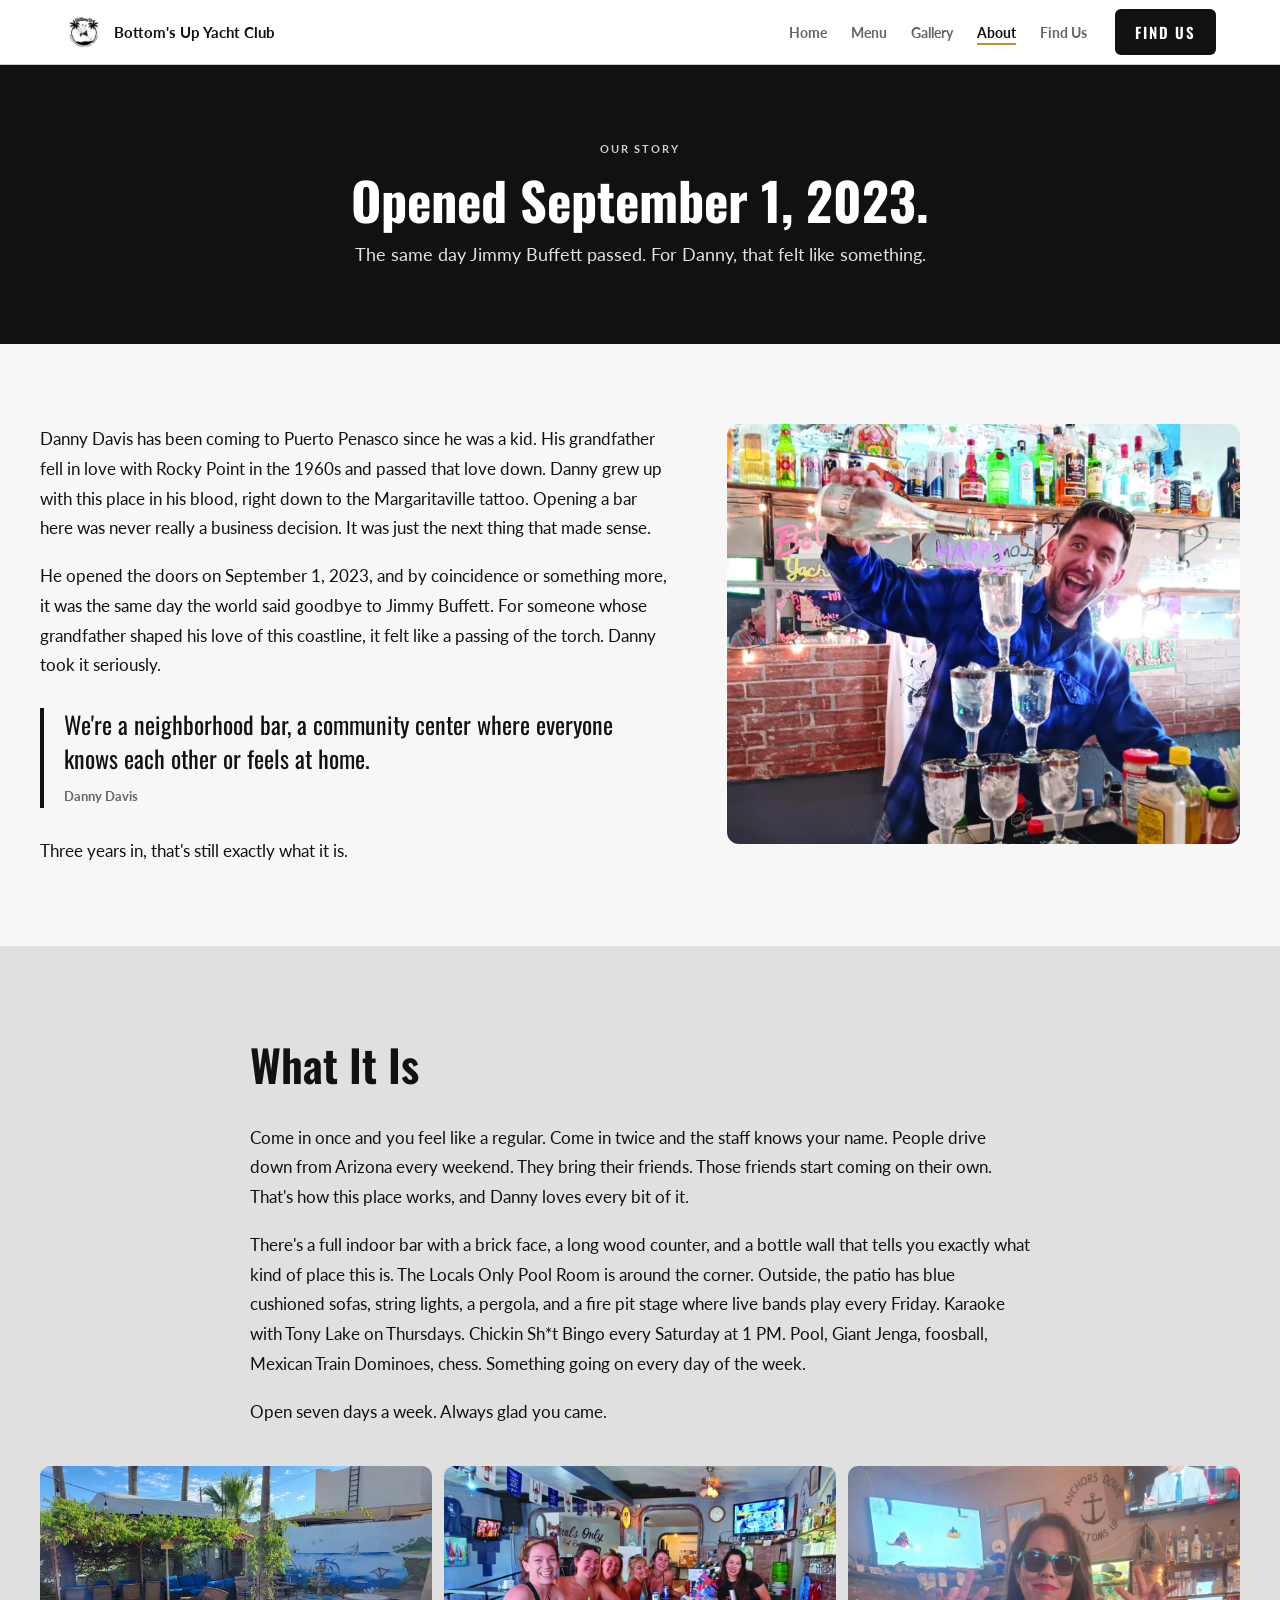
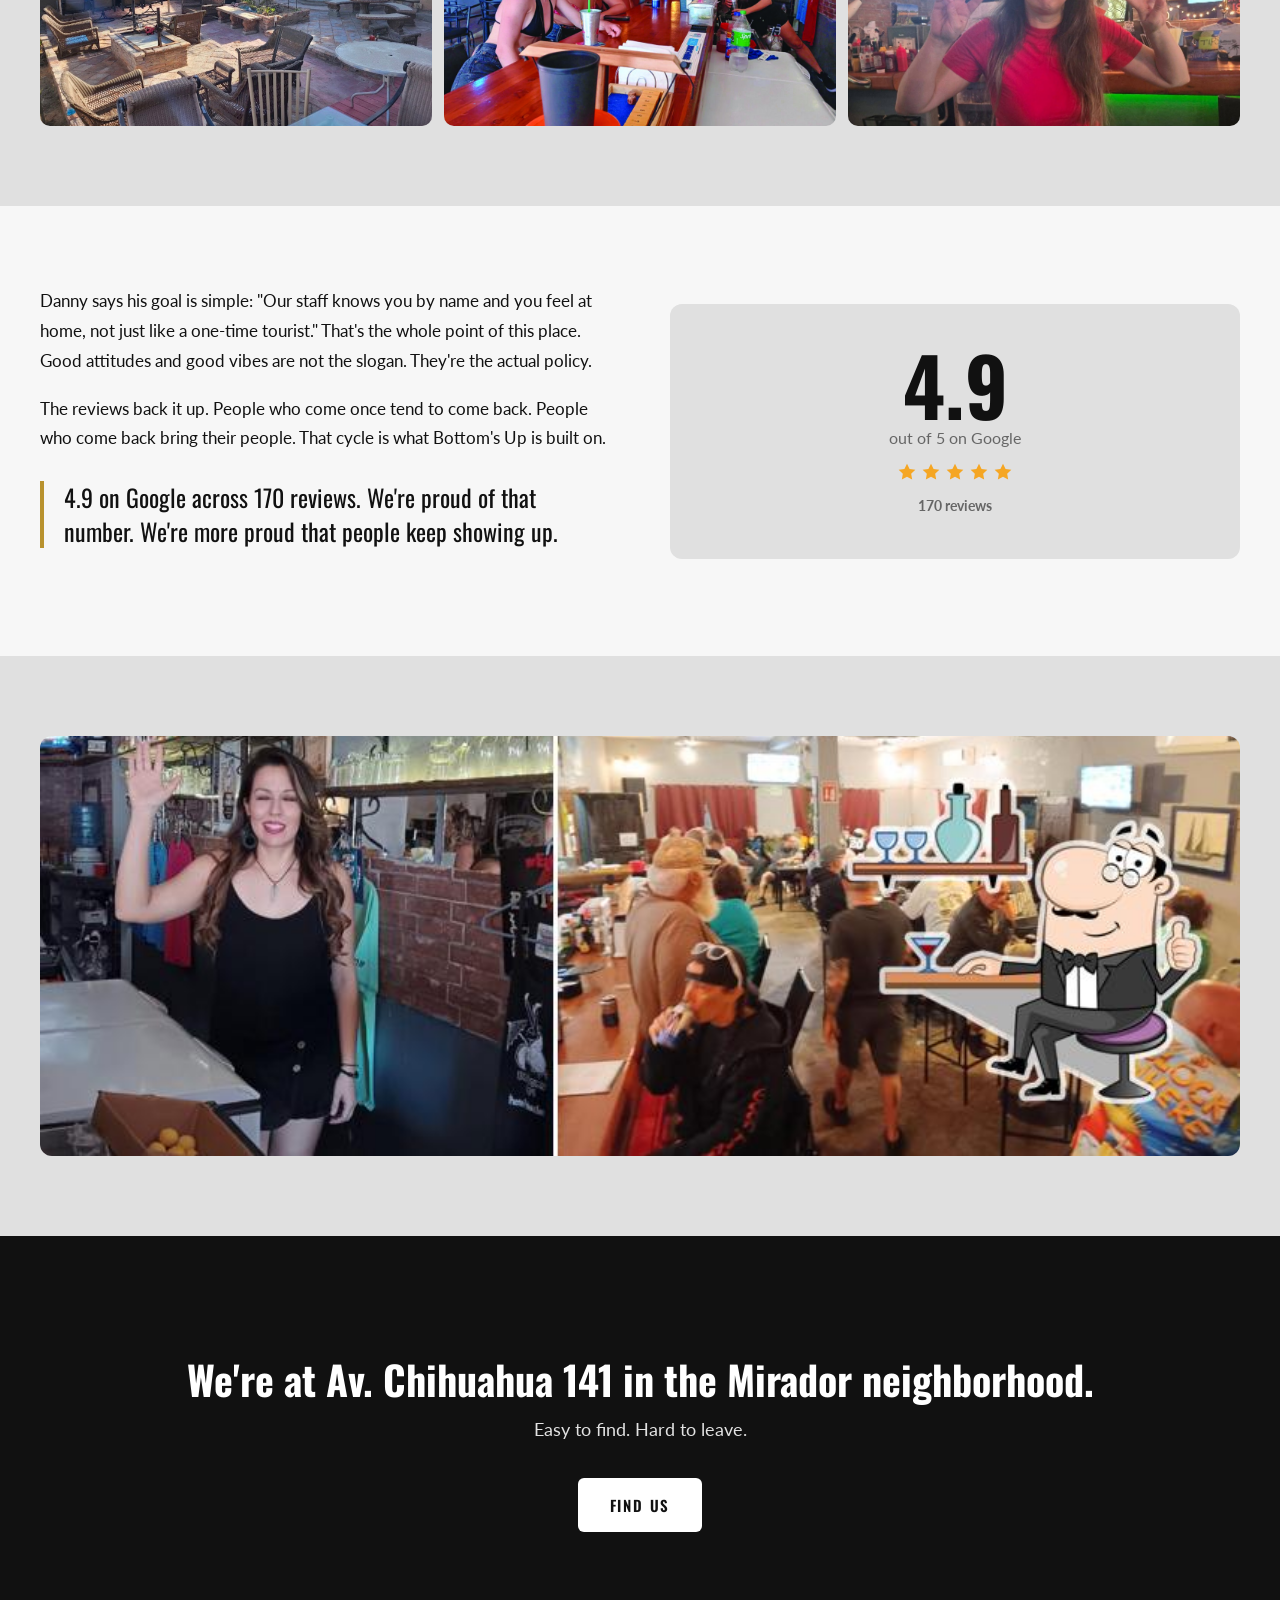
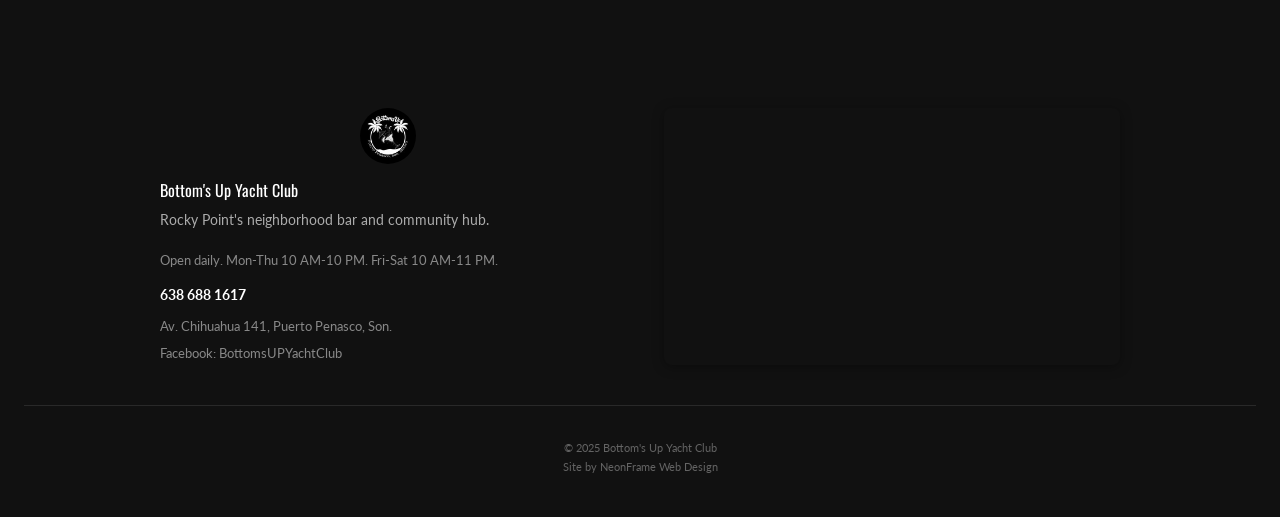
==== commit 884041a7: "Swap outer photos in about page strip: daytime patio left, bartender right Co-Authored-By: Claude So" ====
--- a/about.html
+++ b/about.html
@@ -92,8 +92,8 @@
 
       <div class="photo-strip appear">
         <img
-          src="assets/about_pool_room.jpg"
-          alt="Locals Only Pool Room at Bottom's Up Yacht Club"
+          src="assets/about_patio_day.jpg"
+          alt="Patio at Bottom's Up Yacht Club with blue sofas, wicker chairs, and tropical mural"
           loading="lazy"
         >
         <img
@@ -102,9 +102,9 @@
           loading="lazy"
         >
         <img
-          src="assets/about_patio_night.jpg"
-          alt="Patio at night with live band and string lights at Bottom's Up Yacht Club"
-          style="object-position: center 40%;"
+          src="assets/about_staff_lady.jpg"
+          alt="Bartender at Bottom's Up Yacht Club in front of the bar"
+          style="object-position: center top;"
           loading="lazy"
         >
       </div>
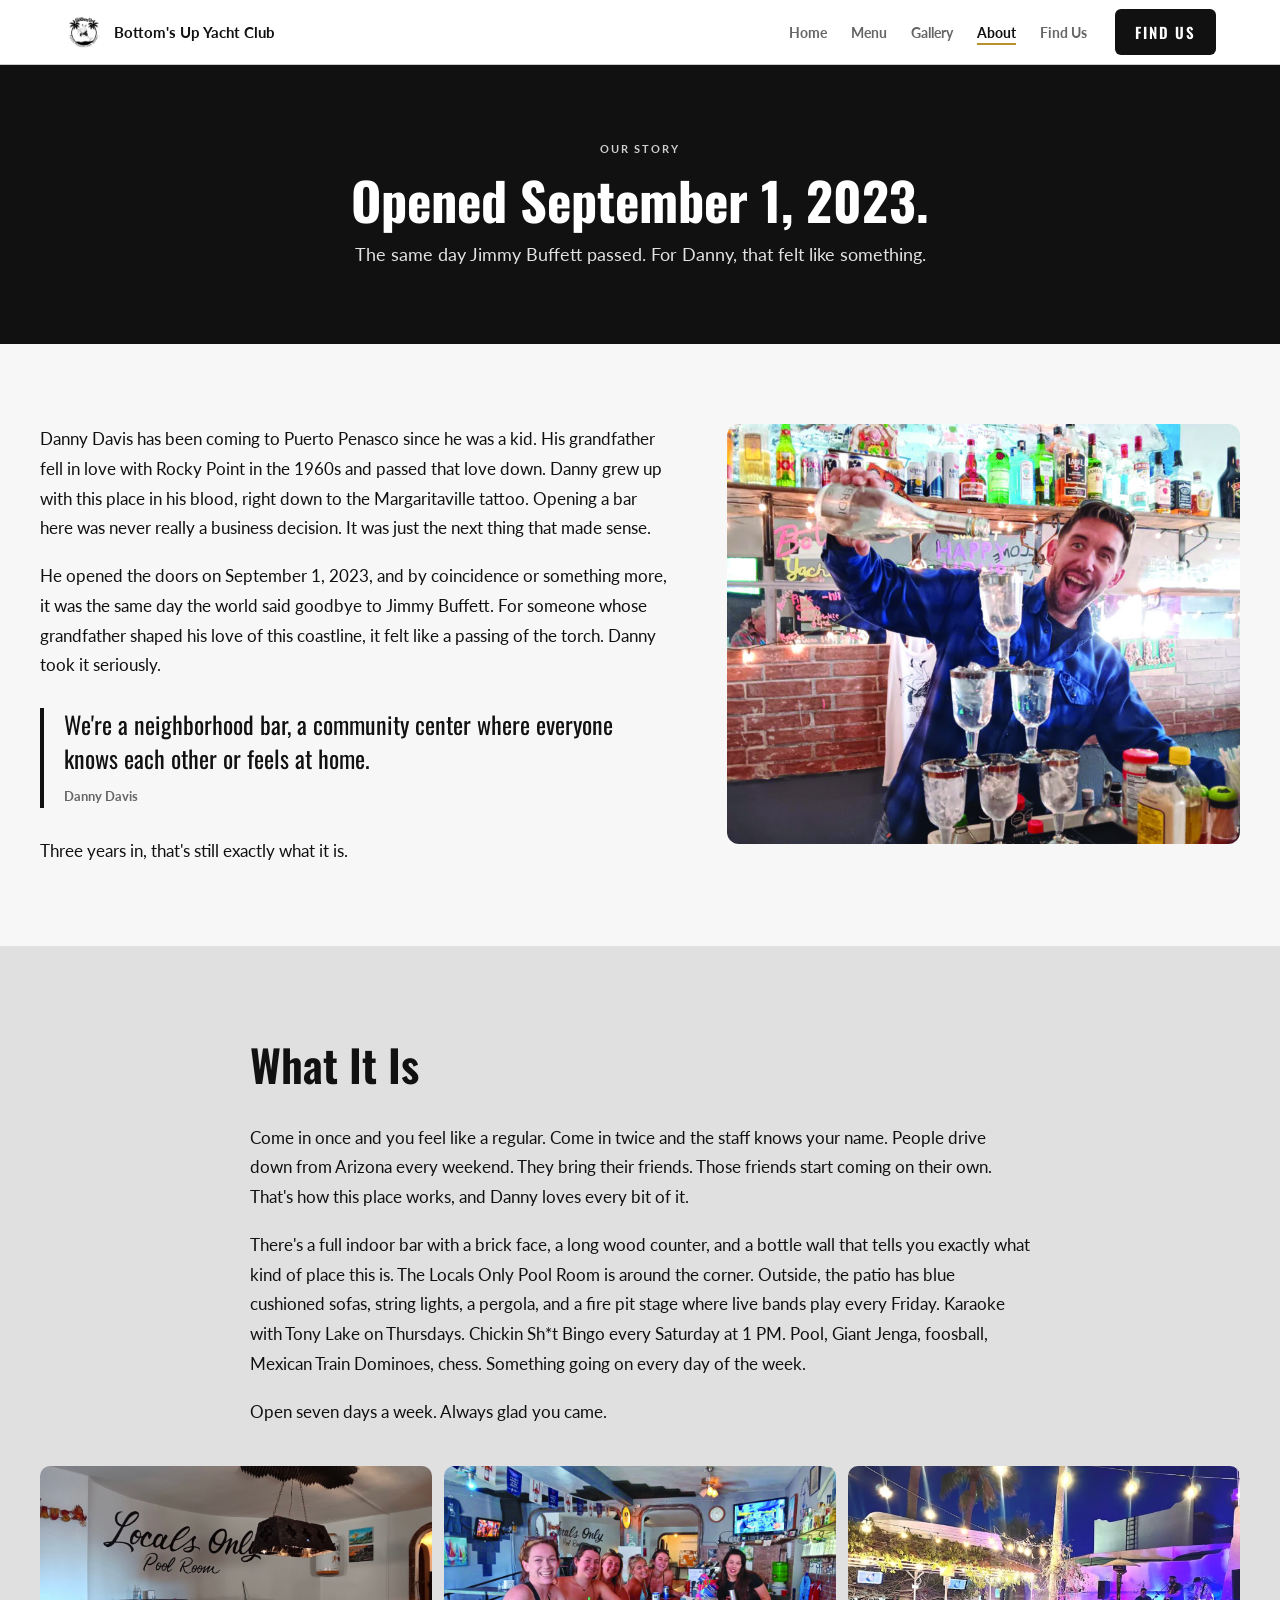
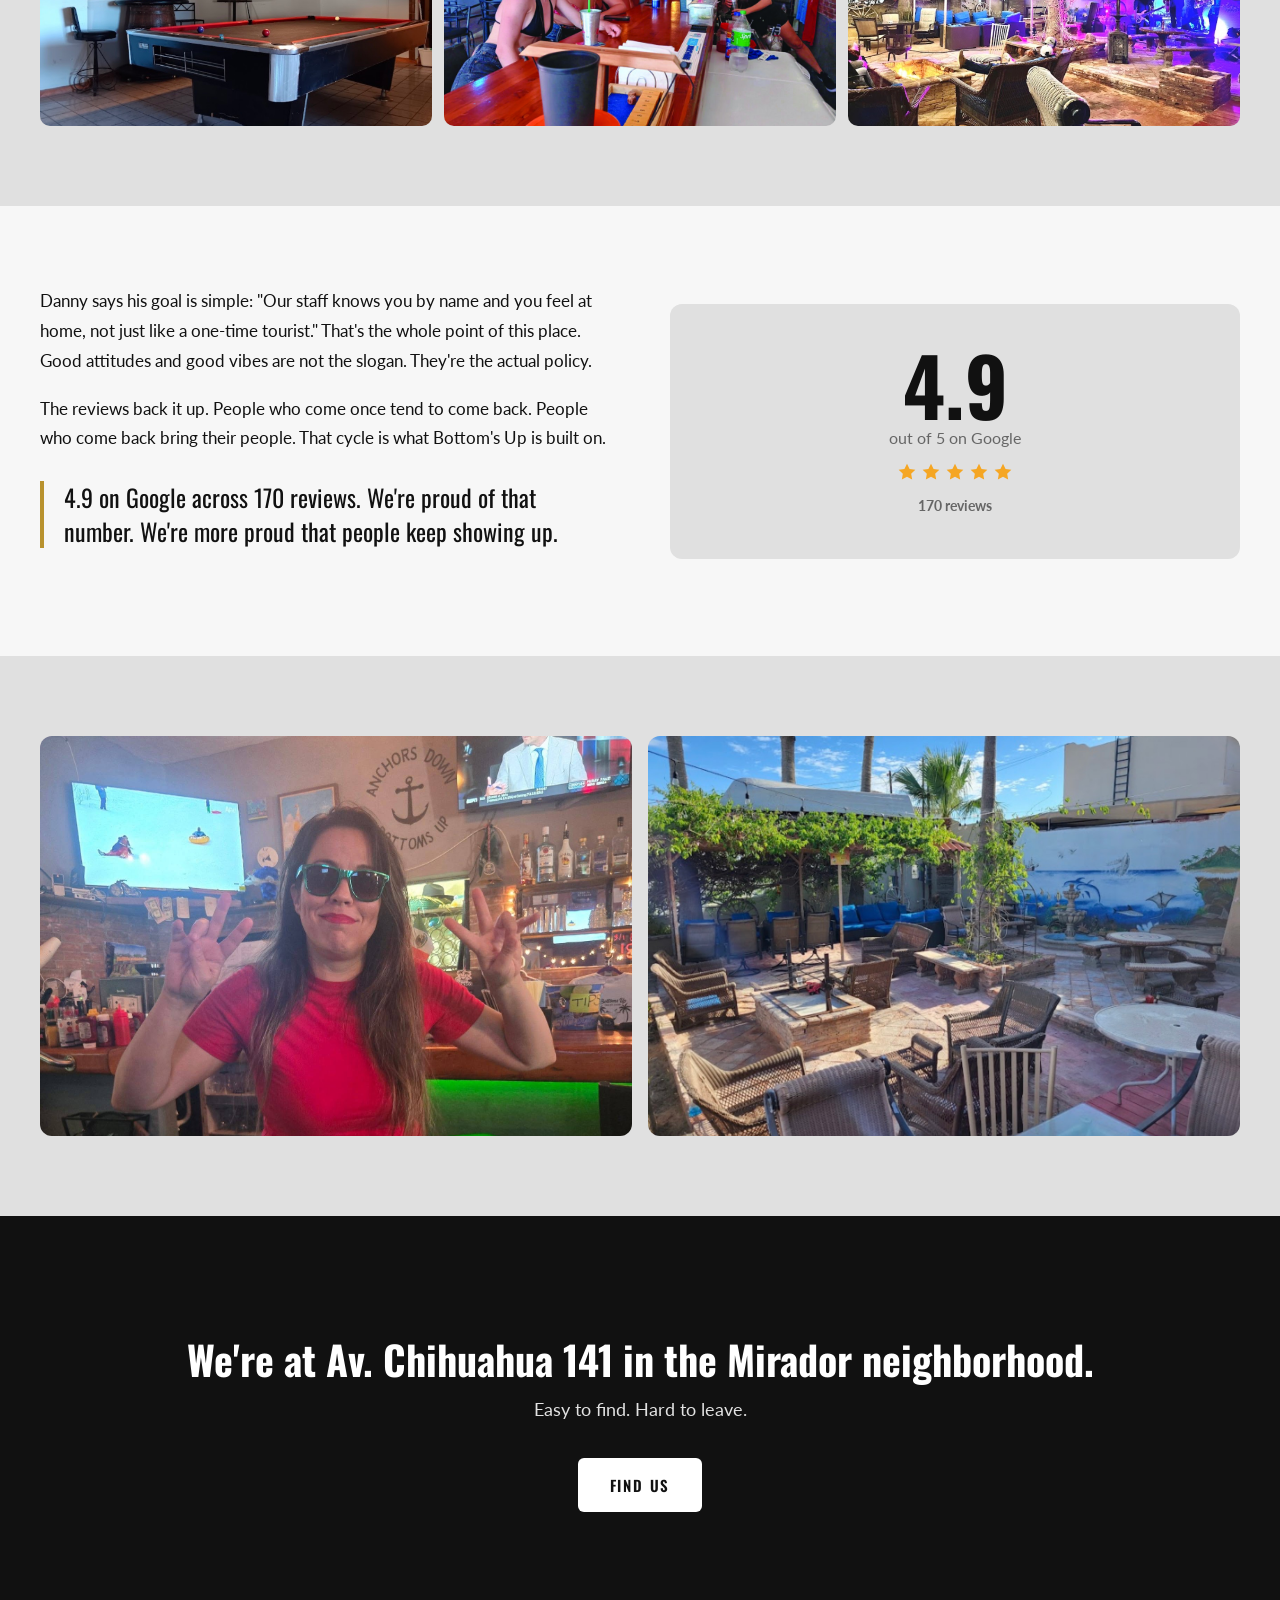
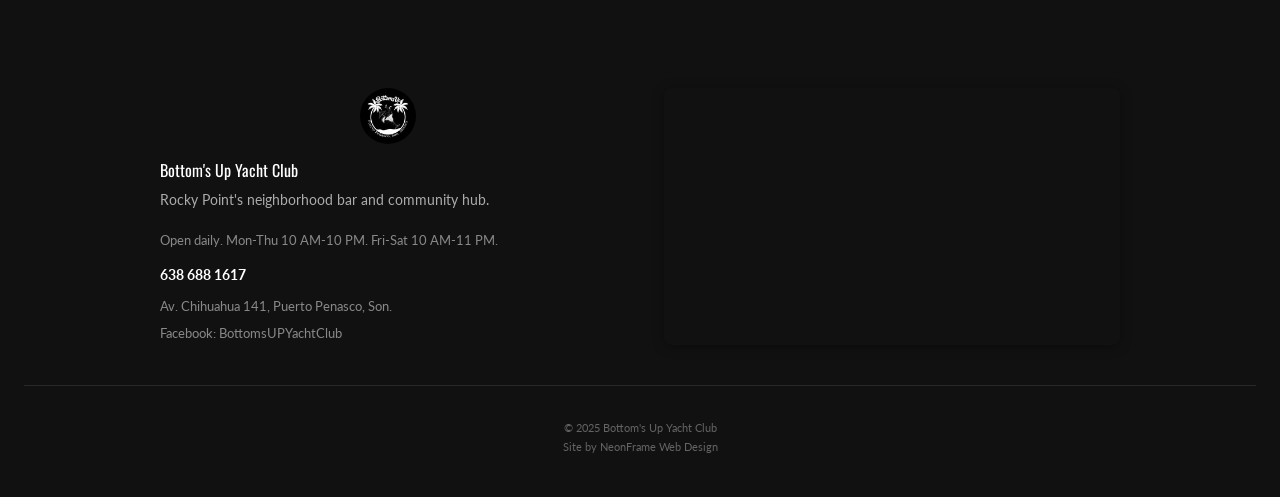
==== commit ae44bb3d: "Restore about strip; replace RG collage below ratings with 2-photo pair Photo strip back to pool roo" ====
--- a/about.html
+++ b/about.html
@@ -92,8 +92,8 @@
 
       <div class="photo-strip appear">
         <img
-          src="assets/about_patio_day.jpg"
-          alt="Patio at Bottom's Up Yacht Club with blue sofas, wicker chairs, and tropical mural"
+          src="assets/about_pool_room.jpg"
+          alt="Locals Only Pool Room at Bottom's Up Yacht Club"
           loading="lazy"
         >
         <img
@@ -102,9 +102,9 @@
           loading="lazy"
         >
         <img
-          src="assets/about_staff_lady.jpg"
-          alt="Bartender at Bottom's Up Yacht Club in front of the bar"
-          style="object-position: center top;"
+          src="assets/about_patio_night.jpg"
+          alt="Patio at night with live band and string lights at Bottom's Up Yacht Club"
+          style="object-position: center 40%;"
           loading="lazy"
         >
       </div>
@@ -142,16 +142,22 @@
     </div>
   </section>
 
-  <!-- COMMUNITY PHOTO -->
+  <!-- COMMUNITY PHOTOS -->
   <section class="section section--sand" aria-label="The community">
-    <div class="section__inner" style="text-align: center;">
-      <img
-        src="assets/interior_3.jpg"
-        alt="The crew at Bottom's Up Yacht Club"
-        class="about-photo"
-        style="object-position: center bottom;"
-        loading="lazy"
-      >
+    <div class="section__inner">
+      <div class="about-photo-pair appear">
+        <img
+          src="assets/about_staff_lady.jpg"
+          alt="Bartender at Bottom's Up Yacht Club in front of the bar"
+          loading="lazy"
+          style="object-position: center top;"
+        >
+        <img
+          src="assets/about_patio_day.jpg"
+          alt="Patio at Bottom's Up Yacht Club with blue sofas and tropical mural"
+          loading="lazy"
+        >
+      </div>
     </div>
   </section>
 
--- a/css/style.css
+++ b/css/style.css
@@ -1614,6 +1614,23 @@
 }
 @media (max-width: 767px) { .about-photo { height: 300px; } }
 
+.about-photo-pair {
+  display: grid;
+  grid-template-columns: 1fr 1fr;
+  gap: 16px;
+}
+.about-photo-pair img {
+  width: 100%;
+  height: 400px;
+  object-fit: cover;
+  border-radius: var(--radius-lg);
+  display: block;
+}
+@media (max-width: 639px) {
+  .about-photo-pair { grid-template-columns: 1fr; }
+  .about-photo-pair img { height: 280px; }
+}
+
 /* What It Is */
 .about-what-it-is {
   max-width: 780px;
